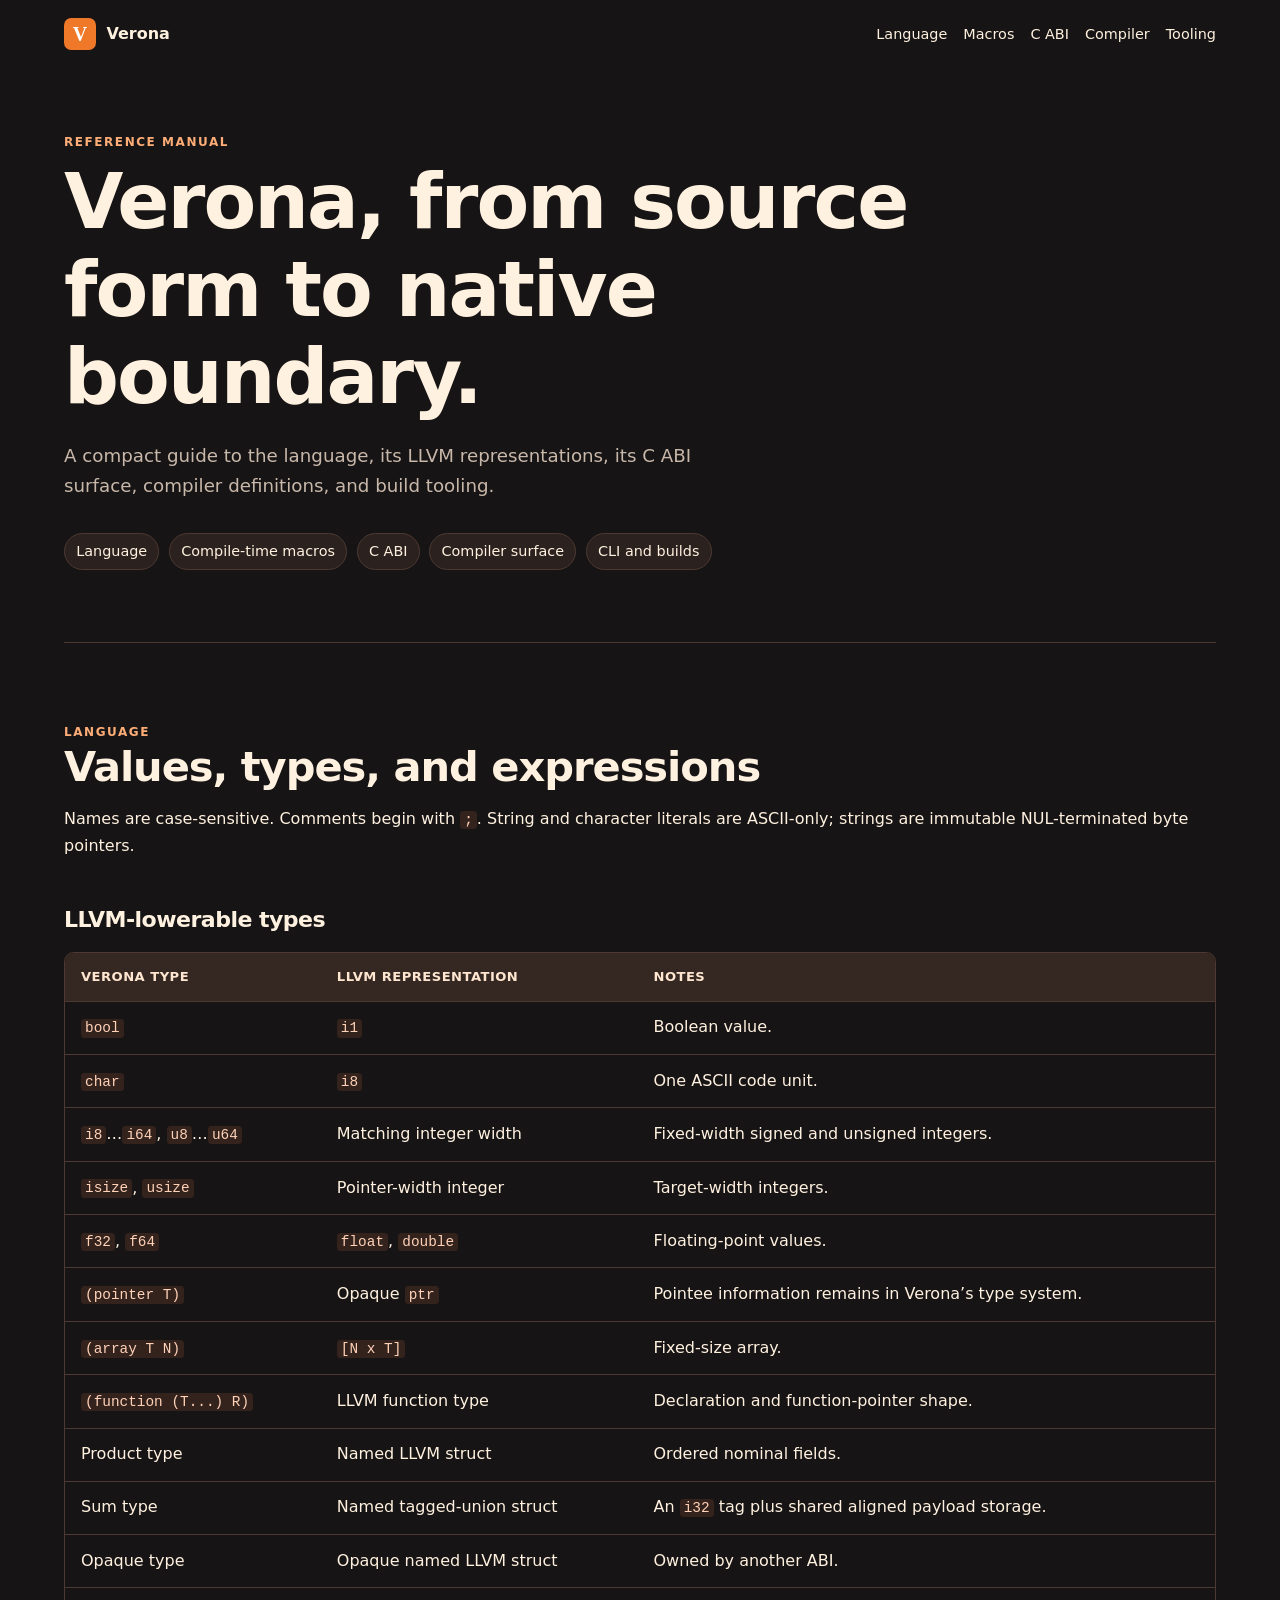
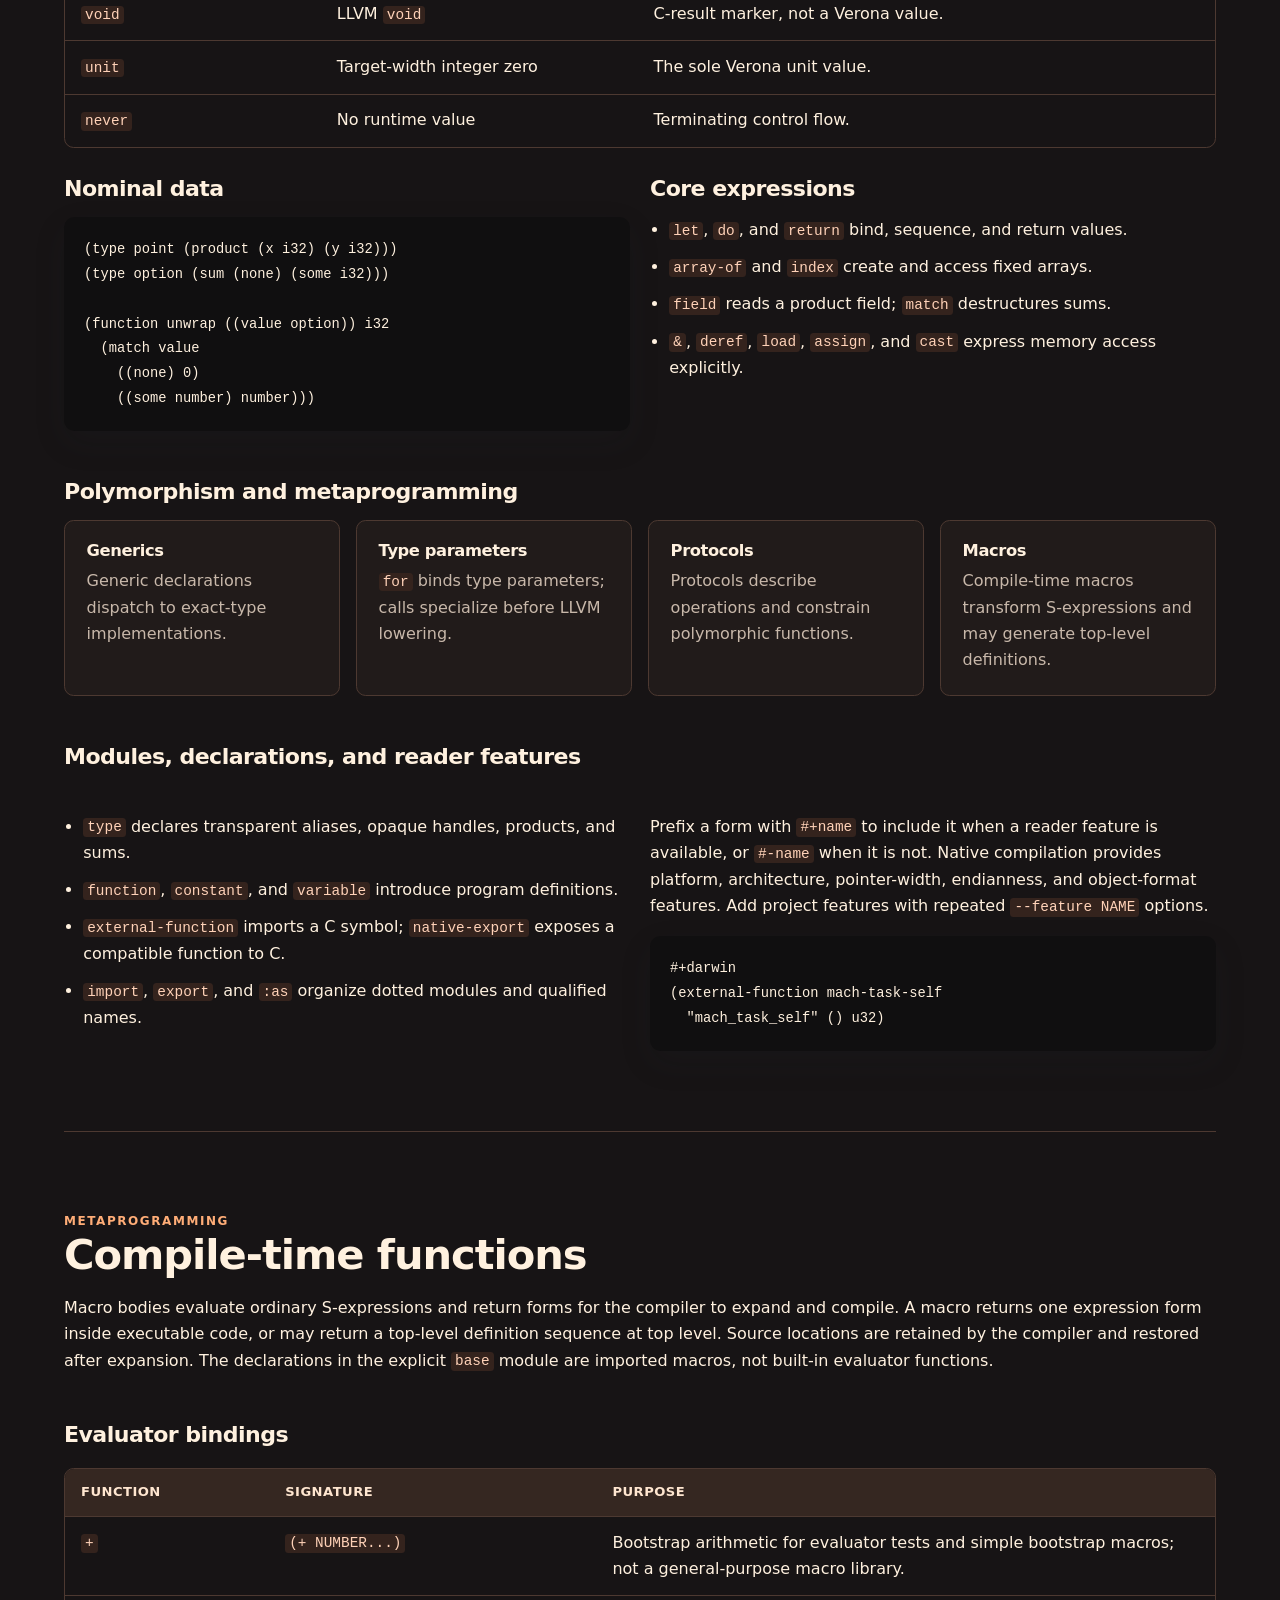
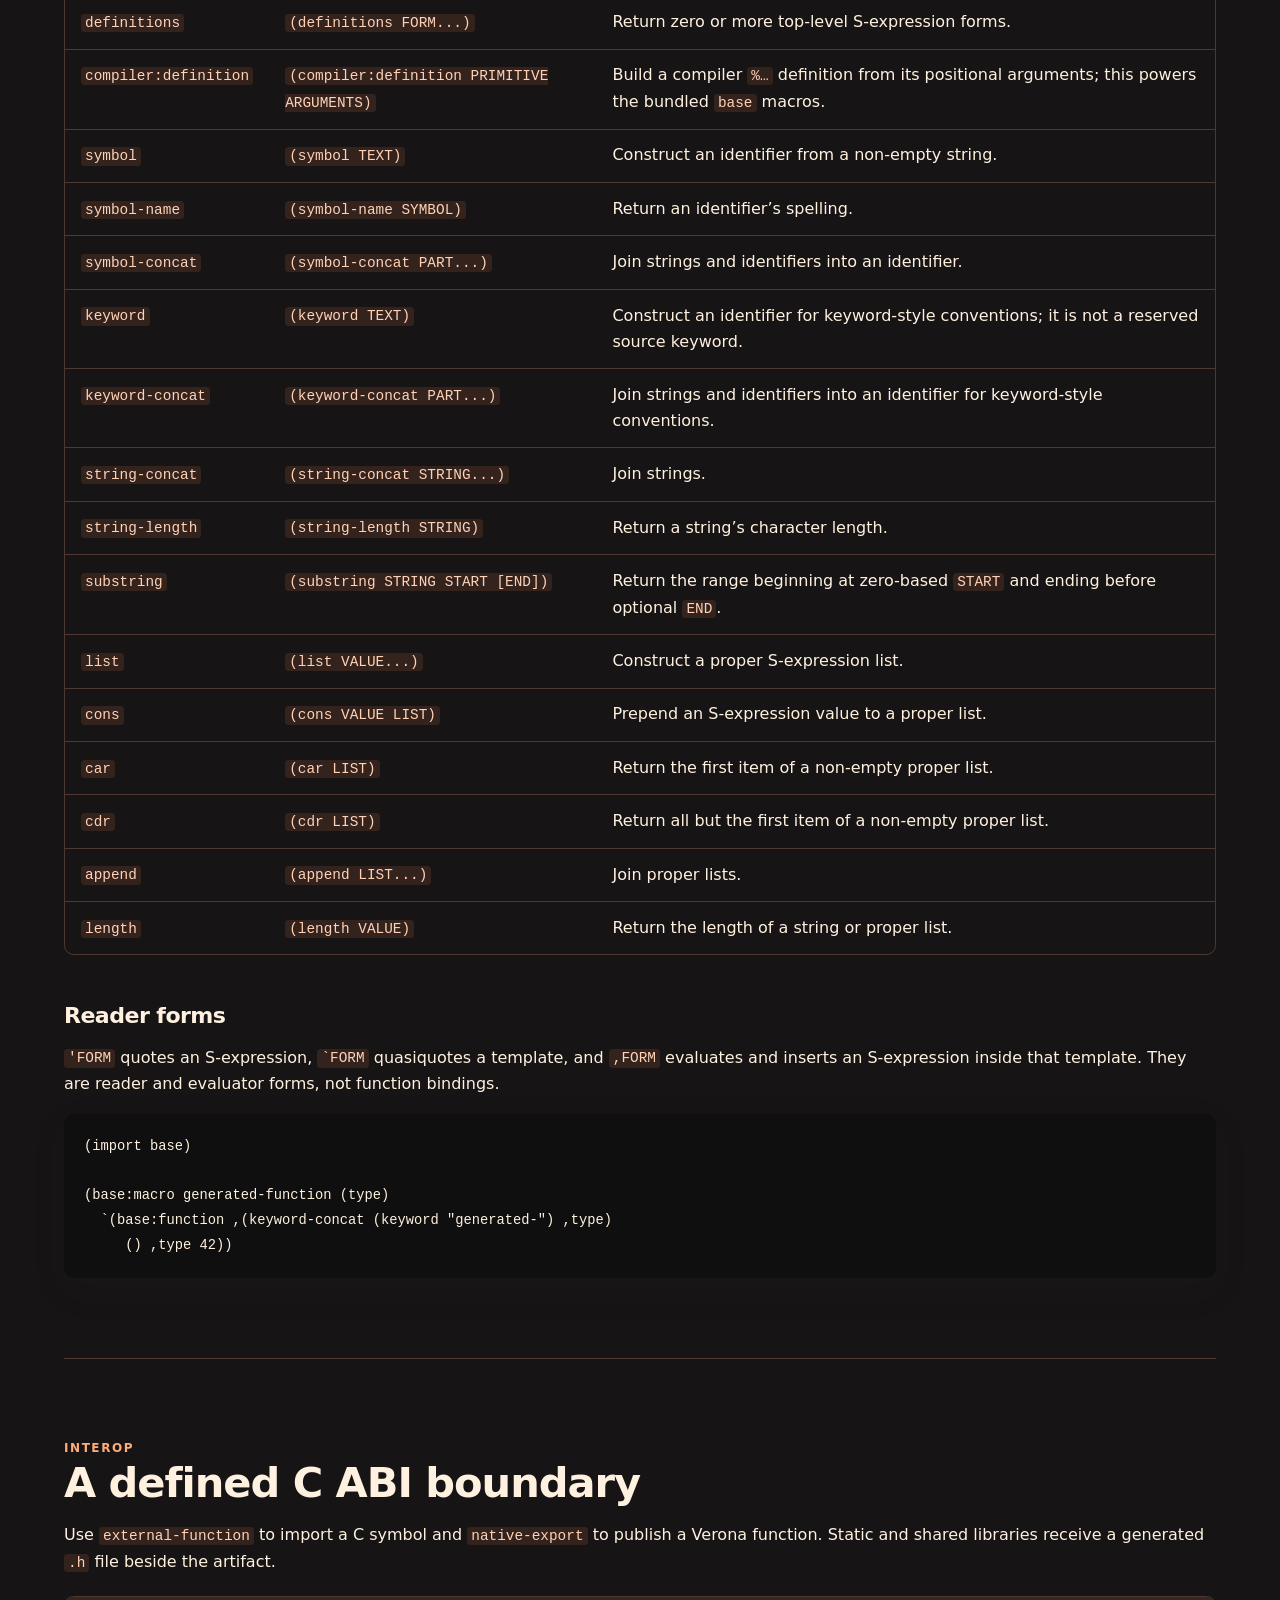
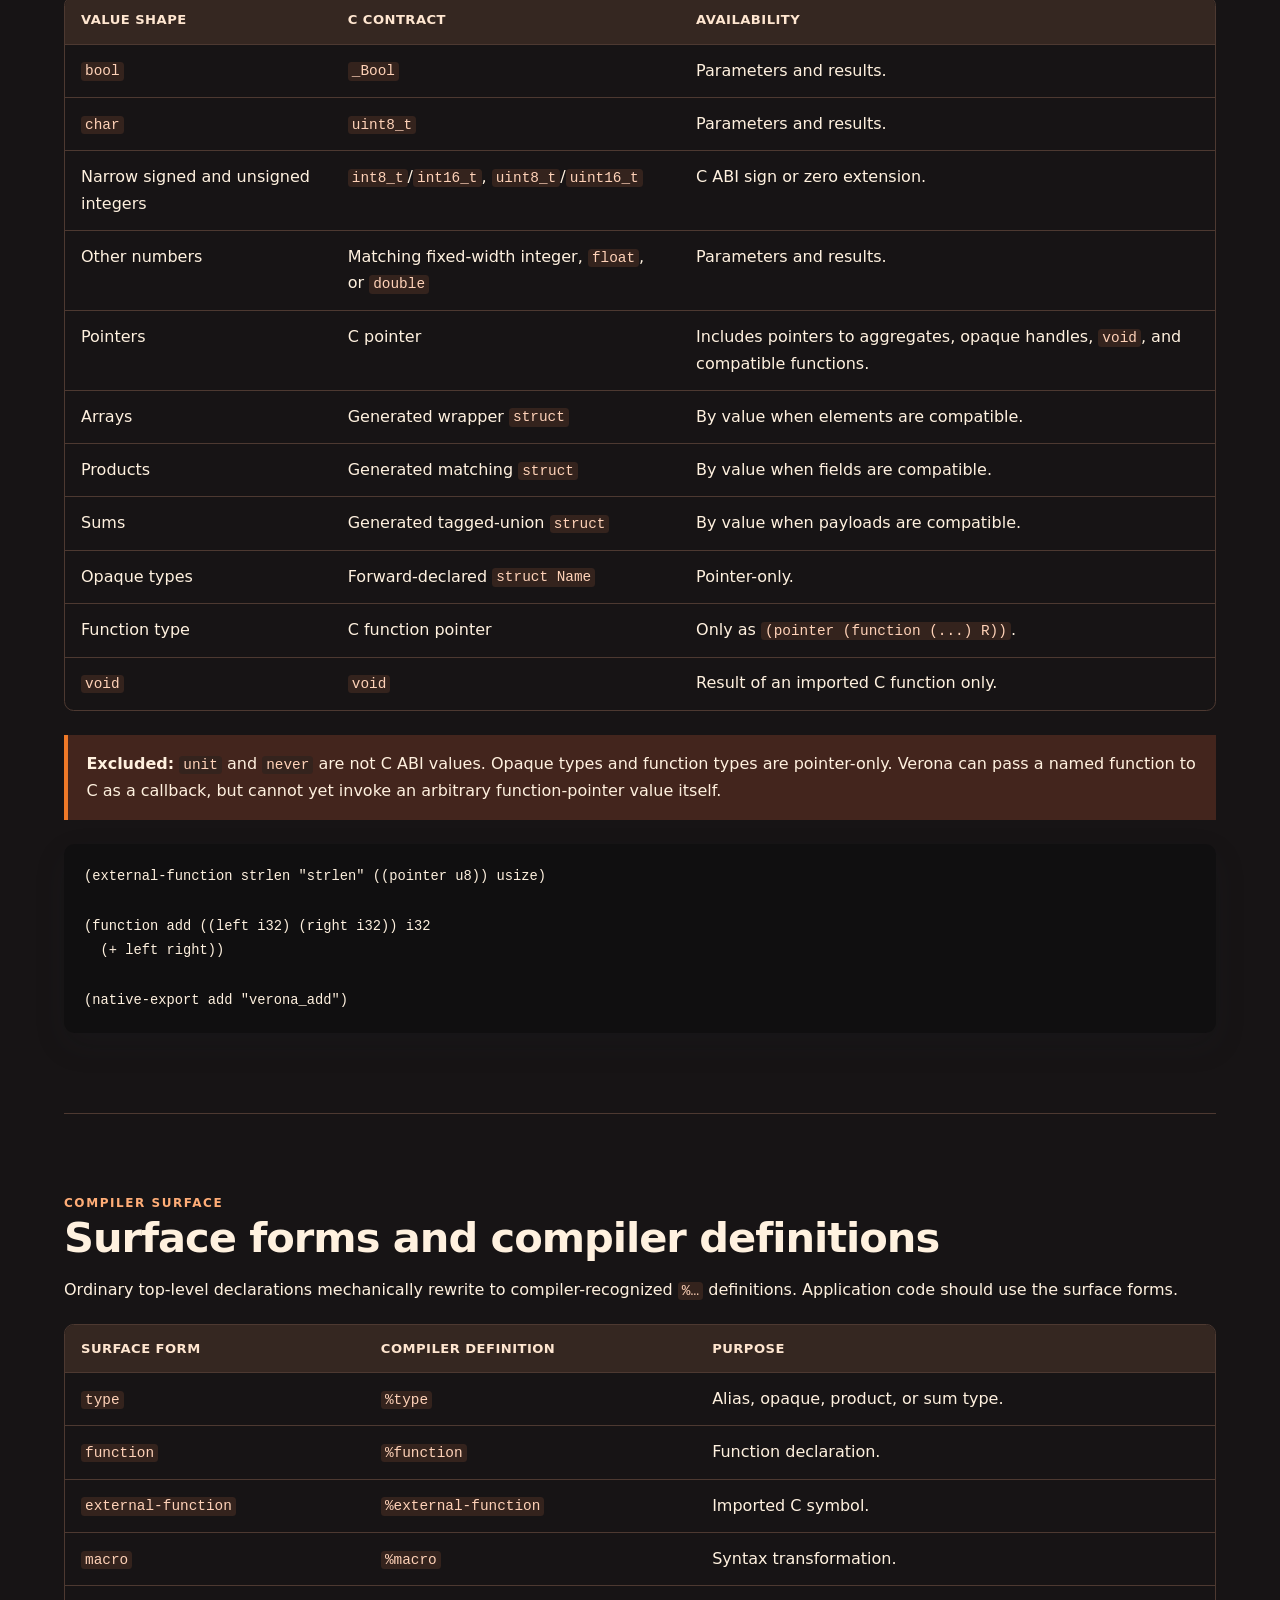
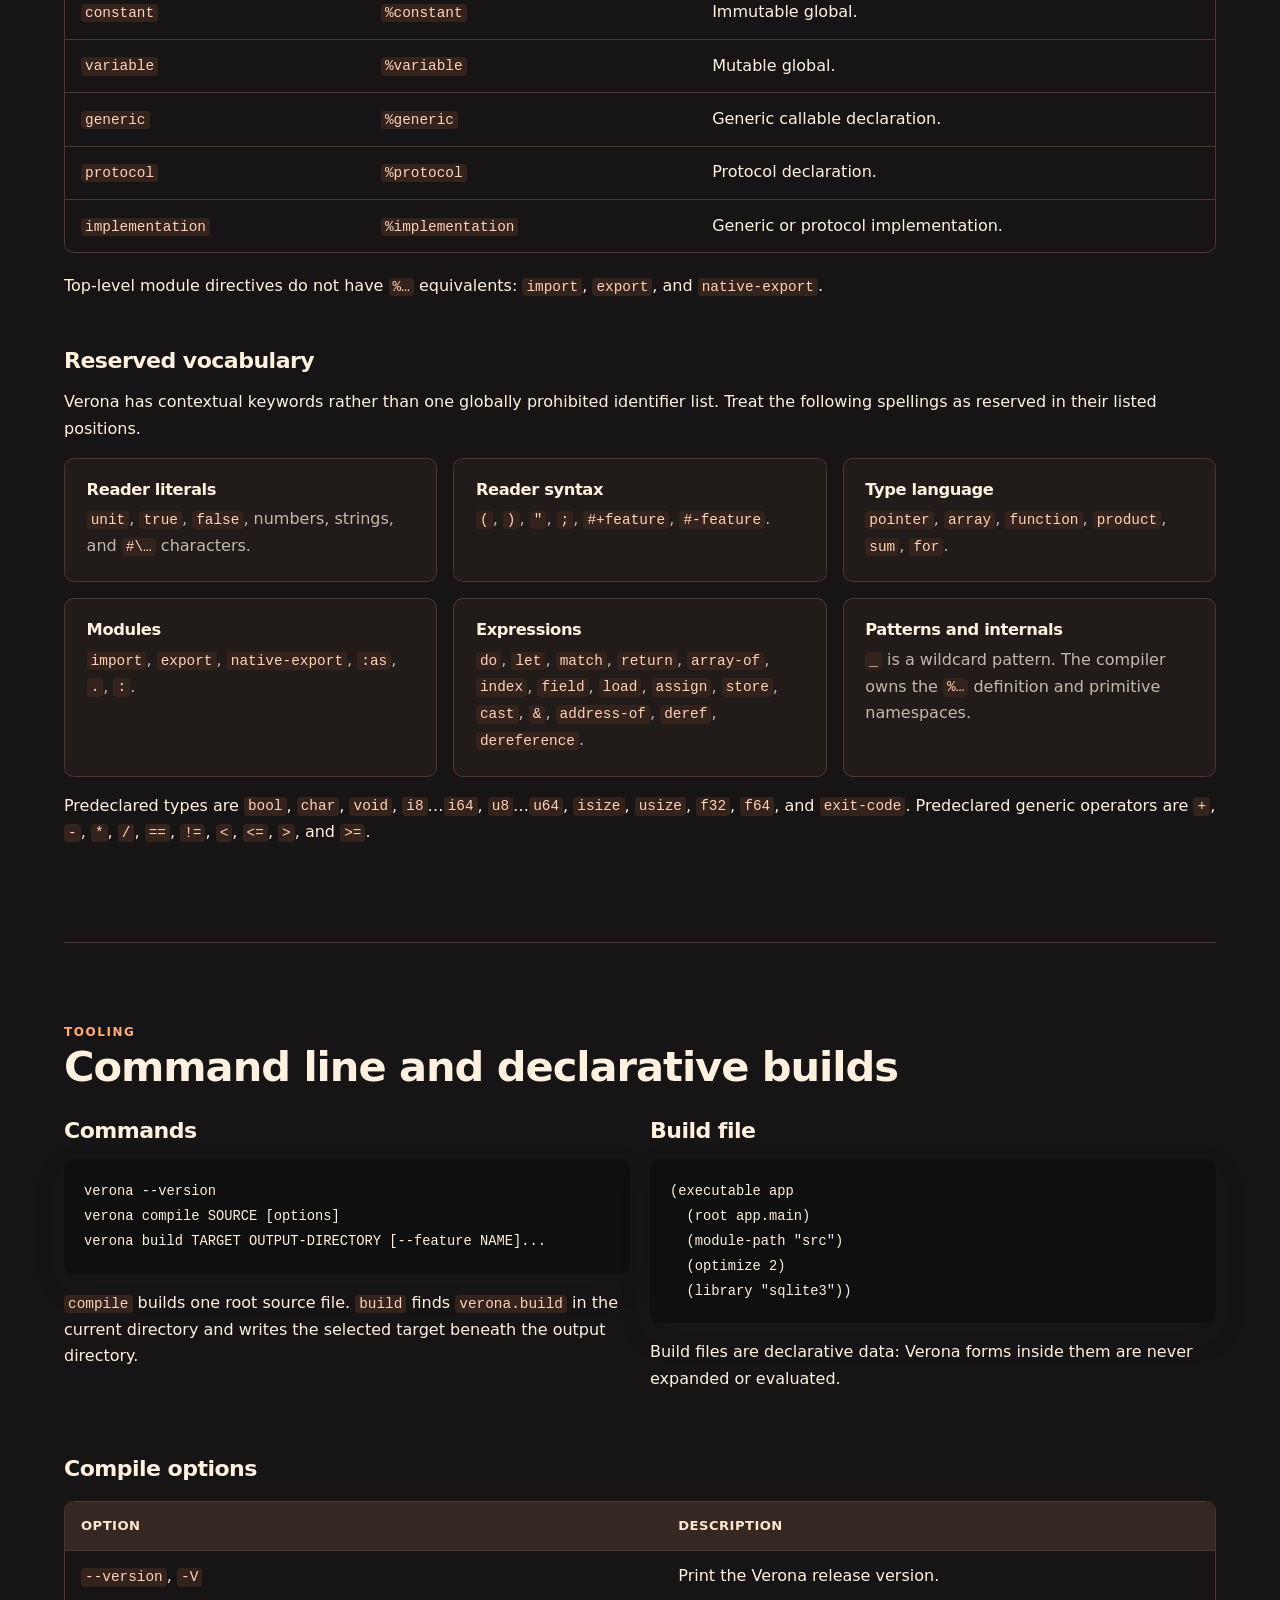
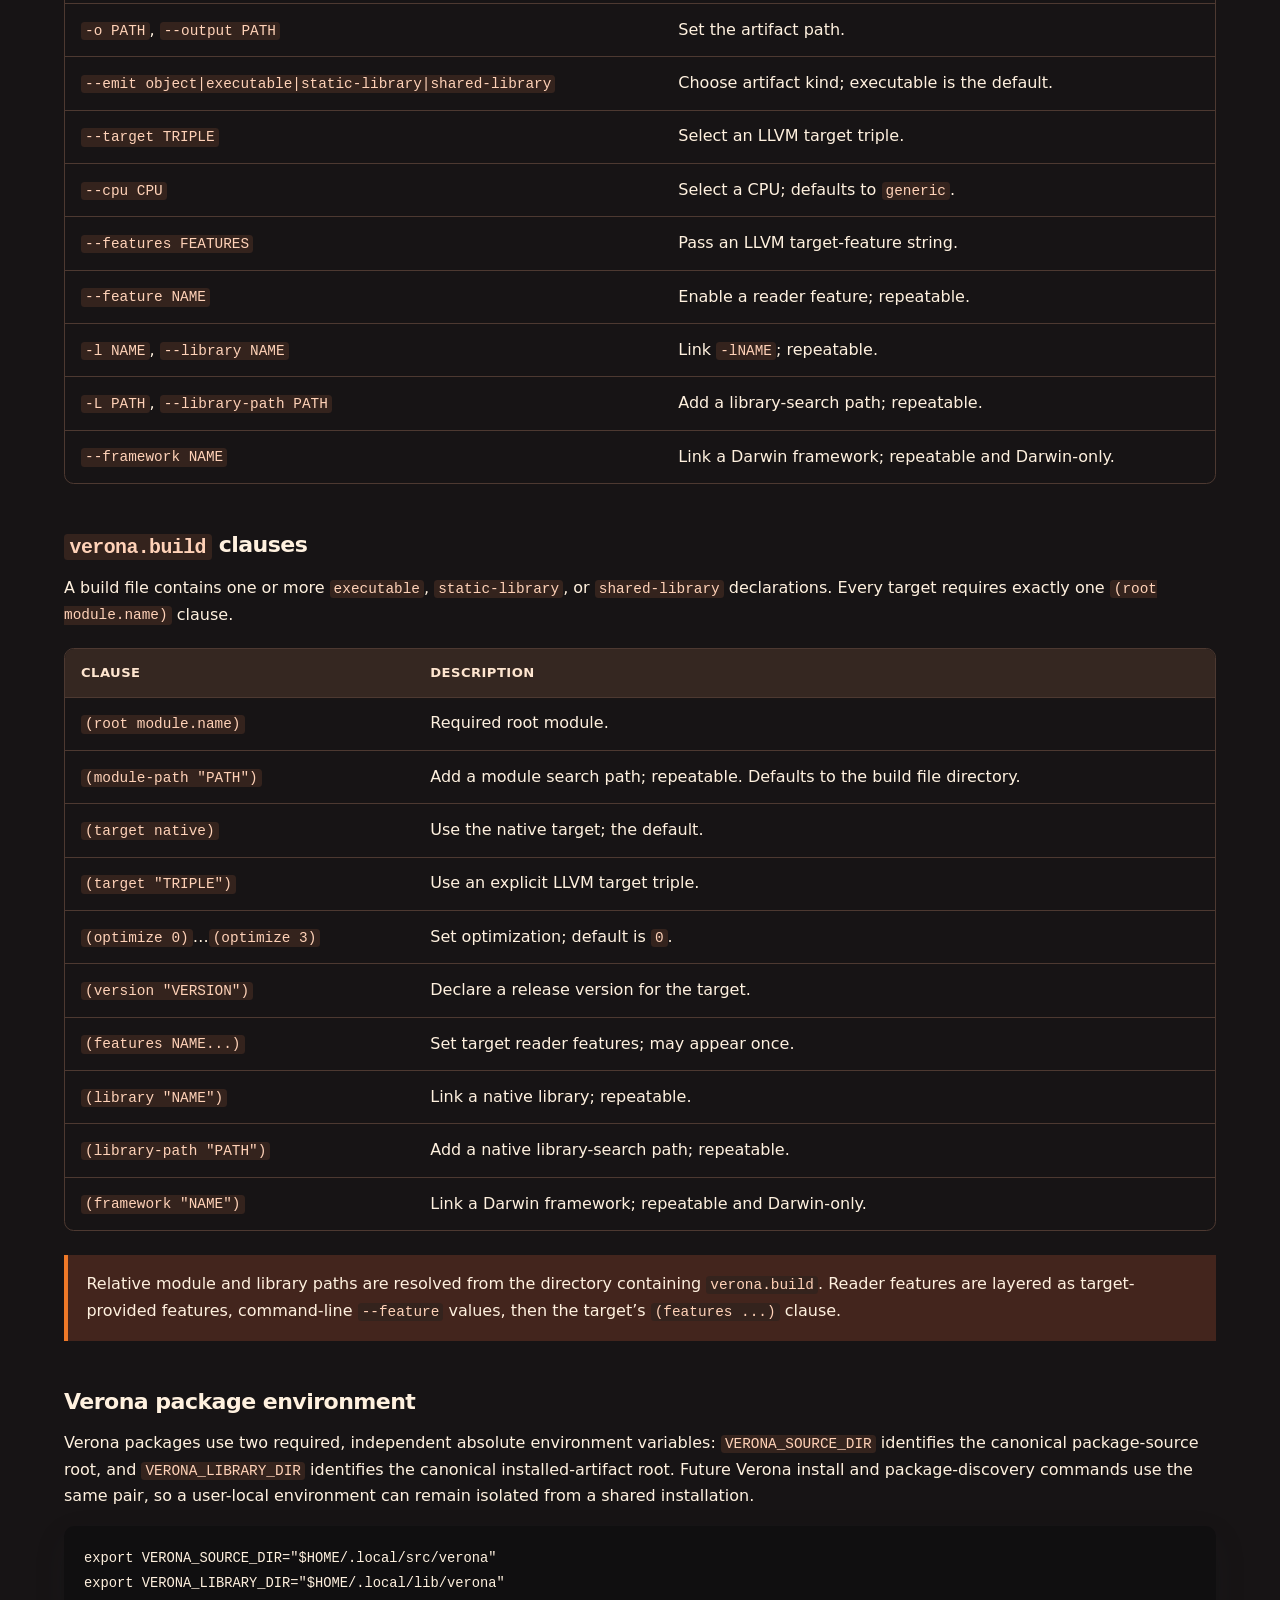
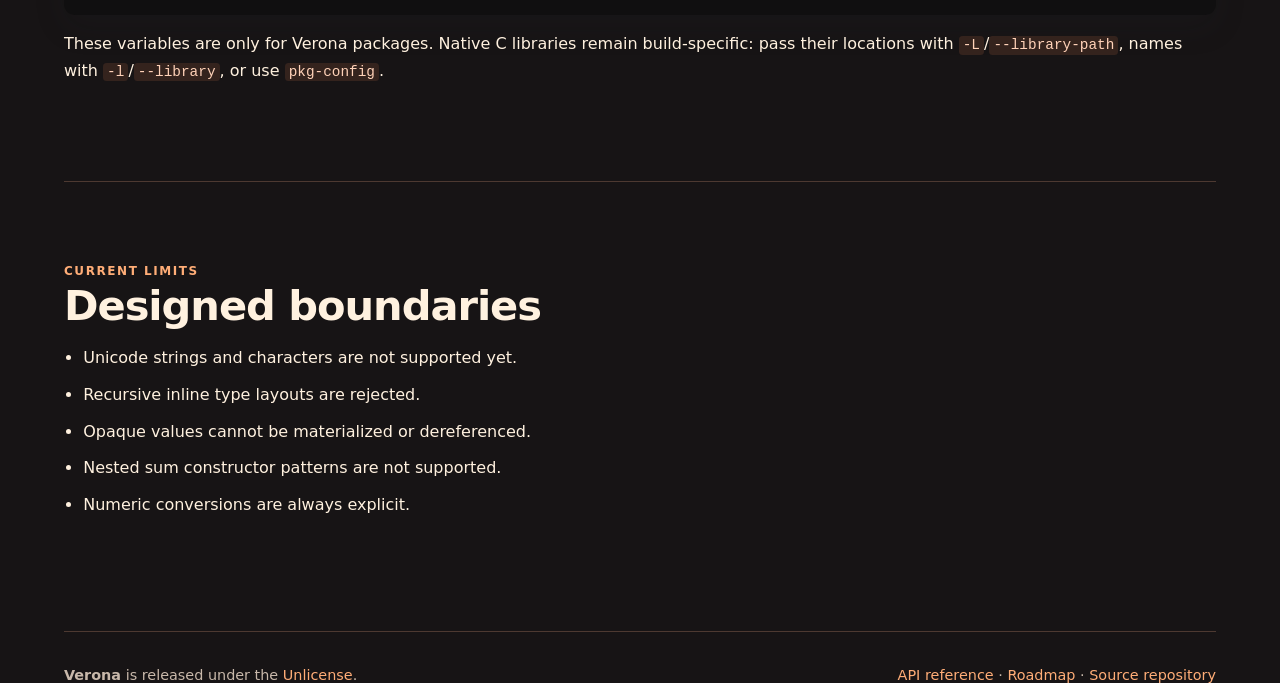
==== manual/index.html @ 8bc38a8a "Document Verona 0.1.0 release" ====
<!doctype html>
<html lang="en">
<head>
  <meta charset="utf-8">
  <meta name="viewport" content="width=device-width, initial-scale=1">
  <meta name="description" content="A concise language and compiler manual for Verona.">
  <title>Verona manual</title>
  <link rel="stylesheet" href="../styles.css">
</head>
<body>
  <a class="skip-link" href="#content">Skip to content</a>
  <header class="site-header">
    <a class="brand" href="../" aria-label="Verona home"><span class="brand-mark" aria-hidden="true">V</span><span>Verona</span></a>
    <nav aria-label="Primary navigation">
      <a href="#language">Language</a>
      <a href="#macros">Macros</a>
      <a href="#c-abi">C ABI</a>
      <a href="#compiler">Compiler</a>
      <a href="#tooling">Tooling</a>
    </nav>
  </header>

  <main id="content">
    <section class="manual-intro">
      <p class="eyebrow">Reference manual</p>
      <h1>Verona, from source form to native boundary.</h1>
      <p class="lede">A compact guide to the language, its LLVM representations, its C ABI surface, compiler definitions, and build tooling.</p>
      <nav class="toc" aria-label="Manual contents"><a href="#language">Language</a><a href="#macros">Compile-time macros</a><a href="#c-abi">C ABI</a><a href="#compiler">Compiler surface</a><a href="#tooling">CLI and builds</a></nav>
    </section>

    <section class="section" id="language">
      <p class="eyebrow">Language</p>
      <h2>Values, types, and expressions</h2>
      <p>Names are case-sensitive. Comments begin with <code>;</code>. String and character literals are ASCII-only; strings are immutable NUL-terminated byte pointers.</p>

      <h3>LLVM-lowerable types</h3>
      <div class="table-scroll"><table>
        <thead><tr><th>Verona type</th><th>LLVM representation</th><th>Notes</th></tr></thead>
        <tbody>
          <tr><td><code>bool</code></td><td><code>i1</code></td><td>Boolean value.</td></tr>
          <tr><td><code>char</code></td><td><code>i8</code></td><td>One ASCII code unit.</td></tr>
          <tr><td><code>i8</code>…<code>i64</code>, <code>u8</code>…<code>u64</code></td><td>Matching integer width</td><td>Fixed-width signed and unsigned integers.</td></tr>
          <tr><td><code>isize</code>, <code>usize</code></td><td>Pointer-width integer</td><td>Target-width integers.</td></tr>
          <tr><td><code>f32</code>, <code>f64</code></td><td><code>float</code>, <code>double</code></td><td>Floating-point values.</td></tr>
          <tr><td><code>(pointer T)</code></td><td>Opaque <code>ptr</code></td><td>Pointee information remains in Verona’s type system.</td></tr>
          <tr><td><code>(array T N)</code></td><td><code>[N x T]</code></td><td>Fixed-size array.</td></tr>
          <tr><td><code>(function (T...) R)</code></td><td>LLVM function type</td><td>Declaration and function-pointer shape.</td></tr>
          <tr><td>Product type</td><td>Named LLVM struct</td><td>Ordered nominal fields.</td></tr>
          <tr><td>Sum type</td><td>Named tagged-union struct</td><td>An <code>i32</code> tag plus shared aligned payload storage.</td></tr>
          <tr><td>Opaque type</td><td>Opaque named LLVM struct</td><td>Owned by another ABI.</td></tr>
          <tr><td><code>void</code></td><td>LLVM <code>void</code></td><td>C-result marker, not a Verona value.</td></tr>
          <tr><td><code>unit</code></td><td>Target-width integer zero</td><td>The sole Verona unit value.</td></tr>
          <tr><td><code>never</code></td><td>No runtime value</td><td>Terminating control flow.</td></tr>
        </tbody>
      </table></div>

      <div class="two-columns">
        <div><h3>Nominal data</h3><pre><code>(type point (product (x i32) (y i32)))
(type option (sum (none) (some i32)))

(function unwrap ((value option)) i32
  (match value
    ((none) 0)
    ((some number) number)))</code></pre></div>
        <div><h3>Core expressions</h3><ul class="compact-list"><li><code>let</code>, <code>do</code>, and <code>return</code> bind, sequence, and return values.</li><li><code>array-of</code> and <code>index</code> create and access fixed arrays.</li><li><code>field</code> reads a product field; <code>match</code> destructures sums.</li><li><code>&amp;</code>, <code>deref</code>, <code>load</code>, <code>assign</code>, and <code>cast</code> express memory access explicitly.</li></ul></div>
      </div>
      <h3>Polymorphism and metaprogramming</h3>
      <div class="feature-grid"><article><h4>Generics</h4><p>Generic declarations dispatch to exact-type implementations.</p></article><article><h4>Type parameters</h4><p><code>for</code> binds type parameters; calls specialize before LLVM lowering.</p></article><article><h4>Protocols</h4><p>Protocols describe operations and constrain polymorphic functions.</p></article><article><h4>Macros</h4><p>Compile-time macros transform S-expressions and may generate top-level definitions.</p></article></div>
      <h3>Modules, declarations, and reader features</h3>
      <div class="two-columns"><div><ul class="compact-list"><li><code>type</code> declares transparent aliases, opaque handles, products, and sums.</li><li><code>function</code>, <code>constant</code>, and <code>variable</code> introduce program definitions.</li><li><code>external-function</code> imports a C symbol; <code>native-export</code> exposes a compatible function to C.</li><li><code>import</code>, <code>export</code>, and <code>:as</code> organize dotted modules and qualified names.</li></ul></div><div><p>Prefix a form with <code>#+name</code> to include it when a reader feature is available, or <code>#-name</code> when it is not. Native compilation provides platform, architecture, pointer-width, endianness, and object-format features. Add project features with repeated <code>--feature NAME</code> options.</p><pre><code>#+darwin
(external-function mach-task-self
  "mach_task_self" () u32)</code></pre></div></div>
    </section>

    <section class="section" id="macros">
      <p class="eyebrow">Metaprogramming</p>
      <h2>Compile-time functions</h2>
      <p>Macro bodies evaluate ordinary S-expressions and return forms for the compiler to expand and compile. A macro returns one expression form inside executable code, or may return a top-level definition sequence at top level. Source locations are retained by the compiler and restored after expansion. The declarations in the explicit <code>base</code> module are imported macros, not built-in evaluator functions.</p>
      <h3>Evaluator bindings</h3>
      <div class="table-scroll"><table><thead><tr><th>Function</th><th>Signature</th><th>Purpose</th></tr></thead><tbody>
        <tr><td><code>+</code></td><td><code>(+ NUMBER...)</code></td><td>Bootstrap arithmetic for evaluator tests and simple bootstrap macros; not a general-purpose macro library.</td></tr>
        <tr><td><code>definitions</code></td><td><code>(definitions FORM...)</code></td><td>Return zero or more top-level S-expression forms.</td></tr>
        <tr><td><code>compiler:definition</code></td><td><code>(compiler:definition PRIMITIVE ARGUMENTS)</code></td><td>Build a compiler <code>%…</code> definition from its positional arguments; this powers the bundled <code>base</code> macros.</td></tr>
        <tr><td><code>symbol</code></td><td><code>(symbol TEXT)</code></td><td>Construct an identifier from a non-empty string.</td></tr>
        <tr><td><code>symbol-name</code></td><td><code>(symbol-name SYMBOL)</code></td><td>Return an identifier’s spelling.</td></tr>
        <tr><td><code>symbol-concat</code></td><td><code>(symbol-concat PART...)</code></td><td>Join strings and identifiers into an identifier.</td></tr>
        <tr><td><code>keyword</code></td><td><code>(keyword TEXT)</code></td><td>Construct an identifier for keyword-style conventions; it is not a reserved source keyword.</td></tr>
        <tr><td><code>keyword-concat</code></td><td><code>(keyword-concat PART...)</code></td><td>Join strings and identifiers into an identifier for keyword-style conventions.</td></tr>
        <tr><td><code>string-concat</code></td><td><code>(string-concat STRING...)</code></td><td>Join strings.</td></tr>
        <tr><td><code>string-length</code></td><td><code>(string-length STRING)</code></td><td>Return a string’s character length.</td></tr>
        <tr><td><code>substring</code></td><td><code>(substring STRING START [END])</code></td><td>Return the range beginning at zero-based <code>START</code> and ending before optional <code>END</code>.</td></tr>
        <tr><td><code>list</code></td><td><code>(list VALUE...)</code></td><td>Construct a proper S-expression list.</td></tr>
        <tr><td><code>cons</code></td><td><code>(cons VALUE LIST)</code></td><td>Prepend an S-expression value to a proper list.</td></tr>
        <tr><td><code>car</code></td><td><code>(car LIST)</code></td><td>Return the first item of a non-empty proper list.</td></tr>
        <tr><td><code>cdr</code></td><td><code>(cdr LIST)</code></td><td>Return all but the first item of a non-empty proper list.</td></tr>
        <tr><td><code>append</code></td><td><code>(append LIST...)</code></td><td>Join proper lists.</td></tr>
        <tr><td><code>length</code></td><td><code>(length VALUE)</code></td><td>Return the length of a string or proper list.</td></tr>
      </tbody></table></div>
      <h3>Reader forms</h3>
      <p><code>'FORM</code> quotes an S-expression, <code>`FORM</code> quasiquotes a template, and <code>,FORM</code> evaluates and inserts an S-expression inside that template. They are reader and evaluator forms, not function bindings.</p>
      <pre><code>(import base)

(base:macro generated-function (type)
  `(base:function ,(keyword-concat (keyword "generated-") ,type)
     () ,type 42))</code></pre>
    </section>

    <section class="section" id="c-abi">
      <p class="eyebrow">Interop</p>
      <h2>A defined C ABI boundary</h2>
      <p>Use <code>external-function</code> to import a C symbol and <code>native-export</code> to publish a Verona function. Static and shared libraries receive a generated <code>.h</code> file beside the artifact.</p>
      <div class="table-scroll"><table>
        <thead><tr><th>Value shape</th><th>C contract</th><th>Availability</th></tr></thead>
        <tbody>
          <tr><td><code>bool</code></td><td><code>_Bool</code></td><td>Parameters and results.</td></tr>
          <tr><td><code>char</code></td><td><code>uint8_t</code></td><td>Parameters and results.</td></tr>
          <tr><td>Narrow signed and unsigned integers</td><td><code>int8_t</code>/<code>int16_t</code>, <code>uint8_t</code>/<code>uint16_t</code></td><td>C ABI sign or zero extension.</td></tr>
          <tr><td>Other numbers</td><td>Matching fixed-width integer, <code>float</code>, or <code>double</code></td><td>Parameters and results.</td></tr>
          <tr><td>Pointers</td><td>C pointer</td><td>Includes pointers to aggregates, opaque handles, <code>void</code>, and compatible functions.</td></tr>
          <tr><td>Arrays</td><td>Generated wrapper <code>struct</code></td><td>By value when elements are compatible.</td></tr>
          <tr><td>Products</td><td>Generated matching <code>struct</code></td><td>By value when fields are compatible.</td></tr>
          <tr><td>Sums</td><td>Generated tagged-union <code>struct</code></td><td>By value when payloads are compatible.</td></tr>
          <tr><td>Opaque types</td><td>Forward-declared <code>struct Name</code></td><td>Pointer-only.</td></tr>
          <tr><td>Function type</td><td>C function pointer</td><td>Only as <code>(pointer (function (...) R))</code>.</td></tr>
          <tr><td><code>void</code></td><td><code>void</code></td><td>Result of an imported C function only.</td></tr>
        </tbody>
      </table></div>
      <aside class="note"><strong>Excluded:</strong> <code>unit</code> and <code>never</code> are not C ABI values. Opaque types and function types are pointer-only. Verona can pass a named function to C as a callback, but cannot yet invoke an arbitrary function-pointer value itself.</aside>
      <pre><code>(external-function strlen "strlen" ((pointer u8)) usize)

(function add ((left i32) (right i32)) i32
  (+ left right))

(native-export add "verona_add")</code></pre>
    </section>

    <section class="section" id="compiler">
      <p class="eyebrow">Compiler surface</p>
      <h2>Surface forms and compiler definitions</h2>
      <p>Ordinary top-level declarations mechanically rewrite to compiler-recognized <code>%…</code> definitions. Application code should use the surface forms.</p>
      <div class="table-scroll"><table><thead><tr><th>Surface form</th><th>Compiler definition</th><th>Purpose</th></tr></thead><tbody>
        <tr><td><code>type</code></td><td><code>%type</code></td><td>Alias, opaque, product, or sum type.</td></tr><tr><td><code>function</code></td><td><code>%function</code></td><td>Function declaration.</td></tr><tr><td><code>external-function</code></td><td><code>%external-function</code></td><td>Imported C symbol.</td></tr><tr><td><code>macro</code></td><td><code>%macro</code></td><td>Syntax transformation.</td></tr><tr><td><code>constant</code></td><td><code>%constant</code></td><td>Immutable global.</td></tr><tr><td><code>variable</code></td><td><code>%variable</code></td><td>Mutable global.</td></tr><tr><td><code>generic</code></td><td><code>%generic</code></td><td>Generic callable declaration.</td></tr><tr><td><code>protocol</code></td><td><code>%protocol</code></td><td>Protocol declaration.</td></tr><tr><td><code>implementation</code></td><td><code>%implementation</code></td><td>Generic or protocol implementation.</td></tr>
      </tbody></table></div>
      <p>Top-level module directives do not have <code>%…</code> equivalents: <code>import</code>, <code>export</code>, and <code>native-export</code>.</p>
      <h3>Reserved vocabulary</h3>
      <p>Verona has contextual keywords rather than one globally prohibited identifier list. Treat the following spellings as reserved in their listed positions.</p>
      <div class="reserved-grid"><article><h4>Reader literals</h4><p><code>unit</code>, <code>true</code>, <code>false</code>, numbers, strings, and <code>#\…</code> characters.</p></article><article><h4>Reader syntax</h4><p><code>(</code>, <code>)</code>, <code>"</code>, <code>;</code>, <code>#+feature</code>, <code>#-feature</code>.</p></article><article><h4>Type language</h4><p><code>pointer</code>, <code>array</code>, <code>function</code>, <code>product</code>, <code>sum</code>, <code>for</code>.</p></article><article><h4>Modules</h4><p><code>import</code>, <code>export</code>, <code>native-export</code>, <code>:as</code>, <code>.</code>, <code>:</code>.</p></article><article><h4>Expressions</h4><p><code>do</code>, <code>let</code>, <code>match</code>, <code>return</code>, <code>array-of</code>, <code>index</code>, <code>field</code>, <code>load</code>, <code>assign</code>, <code>store</code>, <code>cast</code>, <code>&amp;</code>, <code>address-of</code>, <code>deref</code>, <code>dereference</code>.</p></article><article><h4>Patterns and internals</h4><p><code>_</code> is a wildcard pattern. The compiler owns the <code>%…</code> definition and primitive namespaces.</p></article></div>
      <p>Predeclared types are <code>bool</code>, <code>char</code>, <code>void</code>, <code>i8</code>…<code>i64</code>, <code>u8</code>…<code>u64</code>, <code>isize</code>, <code>usize</code>, <code>f32</code>, <code>f64</code>, and <code>exit-code</code>. Predeclared generic operators are <code>+</code>, <code>-</code>, <code>*</code>, <code>/</code>, <code>==</code>, <code>!=</code>, <code>&lt;</code>, <code>&lt;=</code>, <code>&gt;</code>, and <code>&gt;=</code>.</p>
    </section>

    <section class="section" id="tooling">
      <p class="eyebrow">Tooling</p>
      <h2>Command line and declarative builds</h2>
      <div class="two-columns"><div><h3>Commands</h3><pre><code>verona --version
verona compile SOURCE [options]
verona build TARGET OUTPUT-DIRECTORY [--feature NAME]...</code></pre><p><code>compile</code> builds one root source file. <code>build</code> finds <code>verona.build</code> in the current directory and writes the selected target beneath the output directory.</p></div><div><h3>Build file</h3><pre><code>(executable app
  (root app.main)
  (module-path "src")
  (optimize 2)
  (library "sqlite3"))</code></pre><p>Build files are declarative data: Verona forms inside them are never expanded or evaluated.</p></div></div>
      <h3>Compile options</h3>
      <div class="table-scroll"><table><thead><tr><th>Option</th><th>Description</th></tr></thead><tbody>
        <tr><td><code>--version</code>, <code>-V</code></td><td>Print the Verona release version.</td></tr><tr><td><code>-o PATH</code>, <code>--output PATH</code></td><td>Set the artifact path.</td></tr><tr><td><code>--emit object|executable|static-library|shared-library</code></td><td>Choose artifact kind; executable is the default.</td></tr><tr><td><code>--target TRIPLE</code></td><td>Select an LLVM target triple.</td></tr><tr><td><code>--cpu CPU</code></td><td>Select a CPU; defaults to <code>generic</code>.</td></tr><tr><td><code>--features FEATURES</code></td><td>Pass an LLVM target-feature string.</td></tr><tr><td><code>--feature NAME</code></td><td>Enable a reader feature; repeatable.</td></tr><tr><td><code>-l NAME</code>, <code>--library NAME</code></td><td>Link <code>-lNAME</code>; repeatable.</td></tr><tr><td><code>-L PATH</code>, <code>--library-path PATH</code></td><td>Add a library-search path; repeatable.</td></tr><tr><td><code>--framework NAME</code></td><td>Link a Darwin framework; repeatable and Darwin-only.</td></tr>
      </tbody></table></div>
      <h3><code>verona.build</code> clauses</h3>
      <p>A build file contains one or more <code>executable</code>, <code>static-library</code>, or <code>shared-library</code> declarations. Every target requires exactly one <code>(root module.name)</code> clause.</p>
      <div class="table-scroll"><table><thead><tr><th>Clause</th><th>Description</th></tr></thead><tbody>
        <tr><td><code>(root module.name)</code></td><td>Required root module.</td></tr><tr><td><code>(module-path "PATH")</code></td><td>Add a module search path; repeatable. Defaults to the build file directory.</td></tr><tr><td><code>(target native)</code></td><td>Use the native target; the default.</td></tr><tr><td><code>(target "TRIPLE")</code></td><td>Use an explicit LLVM target triple.</td></tr><tr><td><code>(optimize 0)</code>…<code>(optimize 3)</code></td><td>Set optimization; default is <code>0</code>.</td></tr><tr><td><code>(version "VERSION")</code></td><td>Declare a release version for the target.</td></tr><tr><td><code>(features NAME...)</code></td><td>Set target reader features; may appear once.</td></tr><tr><td><code>(library "NAME")</code></td><td>Link a native library; repeatable.</td></tr><tr><td><code>(library-path "PATH")</code></td><td>Add a native library-search path; repeatable.</td></tr><tr><td><code>(framework "NAME")</code></td><td>Link a Darwin framework; repeatable and Darwin-only.</td></tr>
      </tbody></table></div>
      <aside class="note">Relative module and library paths are resolved from the directory containing <code>verona.build</code>. Reader features are layered as target-provided features, command-line <code>--feature</code> values, then the target’s <code>(features ...)</code> clause.</aside>
      <h3>Verona package environment</h3>
      <p>Verona packages use two required, independent absolute environment variables: <code>VERONA_SOURCE_DIR</code> identifies the canonical package-source root, and <code>VERONA_LIBRARY_DIR</code> identifies the canonical installed-artifact root. Future Verona install and package-discovery commands use the same pair, so a user-local environment can remain isolated from a shared installation.</p>
      <pre><code>export VERONA_SOURCE_DIR="$HOME/.local/src/verona"
export VERONA_LIBRARY_DIR="$HOME/.local/lib/verona"</code></pre>
      <p>These variables are only for Verona packages. Native C libraries remain build-specific: pass their locations with <code>-L</code>/<code>--library-path</code>, names with <code>-l</code>/<code>--library</code>, or use <code>pkg-config</code>.</p>
    </section>

    <section class="section limits"><p class="eyebrow">Current limits</p><h2>Designed boundaries</h2><ul class="compact-list"><li>Unicode strings and characters are not supported yet.</li><li>Recursive inline type layouts are rejected.</li><li>Opaque values cannot be materialized or dereferenced.</li><li>Nested sum constructor patterns are not supported.</li><li>Numeric conversions are always explicit.</li></ul></section>
  </main>
  <footer><p><strong>Verona</strong> is released under the <a href="https://github.com/diasbruno/verona/blob/development/license">Unlicense</a>.</p><p><a href="https://github.com/diasbruno/verona/blob/development/docs/API.md">API reference</a> · <a href="https://github.com/diasbruno/verona/blob/development/docs/ROADMAP.md">Roadmap</a> · <a href="https://github.com/diasbruno/verona">Source repository</a></p></footer>
</body>
</html>
---- styles.css ----
:root { --paper: #171415; --ink: #fff1df; --muted: #c8b8aa; --line: #4d3931; --accent: #ef7928; --accent-dark: #ffad77; --accent-soft: #43251d; --code: #100f10; --code-ink: #fff1df; --leaf: #a7bd73; --panel: #211b1a; --panel-raised: #2b211e; --max-width: 72rem; }
* { box-sizing: border-box; }
html { scroll-behavior: smooth; }
body { margin: 0; color: var(--ink); background: var(--paper); font-family: ui-sans-serif, system-ui, -apple-system, BlinkMacSystemFont, "Segoe UI", sans-serif; font-size: 1rem; line-height: 1.65; }
a { color: var(--accent-dark); text-underline-offset: .18em; } a:hover { color: var(--accent); }
code { padding: .08em .28em; border-radius: .22rem; background: #34231d; color: #ffd2b8; font-family: ui-monospace, SFMono-Regular, Menlo, Consolas, monospace; font-size: .9em; }
pre { margin: 0; padding: 1.25rem; overflow-x: auto; border-radius: .65rem; background: var(--code); color: var(--code-ink); box-shadow: 0 .75rem 2rem rgb(30 41 48 / 12%); line-height: 1.55; } pre code { padding: 0; background: transparent; color: inherit; font-size: .86rem; }
h1, h2, h3, h4 { line-height: 1.14; letter-spacing: -.025em; } h1 { max-width: 18ch; margin: .35rem 0 1.25rem; font-size: clamp(2.45rem, 6vw, 5rem); } h2 { margin: 0; font-size: clamp(1.75rem, 3.5vw, 2.6rem); } h3 { margin: 3rem 0 1rem; font-size: 1.38rem; } h4 { margin: 0 0 .45rem; font-size: 1.02rem; }
.skip-link { position: absolute; top: -4rem; left: 1rem; z-index: 3; padding: .65rem 1rem; border-radius: .3rem; background: var(--ink); color: white; } .skip-link:focus { top: 1rem; }
.site-header { display: flex; align-items: center; justify-content: space-between; width: min(calc(100% - 2.5rem), var(--max-width)); margin: 0 auto; padding: 1.15rem 0; }
.brand { display: inline-flex; align-items: center; gap: .65rem; color: var(--ink); font-weight: 800; text-decoration: none; } .brand:hover { color: var(--ink); } .brand-mark { display: grid; width: 2rem; height: 2rem; place-items: center; border-radius: .45rem; background: var(--accent); color: white; font-family: Georgia, serif; font-size: 1.25rem; }
nav { display: flex; flex-wrap: wrap; gap: 1rem; font-size: .9rem; } nav a { color: var(--ink); text-decoration: none; } nav a:hover { color: var(--accent); }
main { width: min(calc(100% - 2.5rem), var(--max-width)); margin: 0 auto; }.landing-hero { display: grid; grid-template-columns: 1.25fr .85fr; gap: clamp(2rem, 7vw, 6rem); align-items: center; min-height: 33rem; padding: 5rem 0 6rem; }.hero-visual { position: relative; display: grid; place-items: end center; min-height: 30rem; isolation: isolate; }.hero-visual::before { content: ""; position: absolute; z-index: -2; top: 2rem; left: 50%; width: min(29rem, 100%); aspect-ratio: 1; border-radius: 50%; background: linear-gradient(145deg, var(--accent), #6f2513); transform: translateX(-50%); }.hero-visual img { position: relative; z-index: 1; display: block; width: min(100%, 25rem); max-height: 30rem; object-fit: contain; object-position: bottom; filter: drop-shadow(1rem 1.2rem 0 rgb(13 12 13 / 70%)); }.manual-intro { padding: 4rem 0 4.5rem; }.lede { max-width: 58ch; color: var(--muted); font-size: 1.14rem; }.eyebrow { margin: 0; color: var(--accent-dark); font-size: .75rem; font-weight: 800; letter-spacing: .13em; text-transform: uppercase; }.actions { display: flex; flex-wrap: wrap; gap: .75rem; margin-top: 1.8rem; }.button { display: inline-block; padding: .62rem 1rem; border: 1px solid var(--accent); border-radius: .35rem; background: var(--accent); color: #171415; font-weight: 800; text-decoration: none; }.button:hover { background: var(--accent-dark); color: #171415; }.button-secondary { background: transparent; color: var(--accent-dark); }.button-secondary:hover { background: var(--accent-soft); color: var(--accent-dark); }
.overview, .feature-grid, .reserved-grid, .resource-grid { display: grid; grid-template-columns: repeat(3, 1fr); gap: 1rem; }.resource-grid { grid-template-columns: repeat(2, minmax(0, 1fr)); }.overview { margin: 0 0 6rem; }.overview article, .feature-grid article, .reserved-grid article, .resource-grid a { padding: 1.35rem; border: 1px solid var(--line); border-radius: .6rem; background: var(--panel); }.overview h2 { padding-bottom: .65rem; }.overview p, .feature-grid p, .reserved-grid p { margin: 0; color: var(--muted); }.resource-grid a, .start-links a { display: grid; gap: .25rem; text-decoration: none; }.resource-grid span, .start-links span { color: var(--muted); }.section { padding: 5rem 0; border-top: 1px solid var(--line); }.start-grid { display: grid; grid-template-columns: 1fr 1fr; gap: 4rem; align-items: center; }.start-grid h2 { margin-top: .5rem; }.resources h2 { margin-top: .5rem; padding-bottom: 1.5rem; }.start-links { display: grid; gap: .75rem; }.start-links a { padding: 1rem 1.15rem; border-left: .25rem solid var(--accent); background: var(--panel-raised); }.flow { display: flex; flex-wrap: wrap; align-items: center; gap: .55rem; color: var(--muted); font-weight: 650; }.flow span { padding: .35rem .7rem; border: 1px solid var(--line); border-radius: 999px; background: var(--panel-raised); }.flow b { color: var(--accent); }.toc { gap: .6rem; margin-top: 2rem; }.toc a { padding: .35rem .7rem; border: 1px solid var(--line); border-radius: 999px; background: var(--panel-raised); }.two-columns { display: grid; grid-template-columns: repeat(2, minmax(0, 1fr)); gap: 1.25rem; margin-top: 1.75rem; }.two-columns h3 { margin-top: 0; }.compact-list { padding-left: 1.2rem; }.compact-list li + li { margin-top: .65rem; }.table-scroll { overflow-x: auto; margin: 1.25rem 0; border: 1px solid var(--line); border-radius: .6rem; }table { width: 100%; border-collapse: collapse; min-width: 43rem; }th, td { padding: .8rem 1rem; border-bottom: 1px solid var(--line); text-align: left; vertical-align: top; }th { background: #352721; color: #ffe6d0; font-size: .82rem; letter-spacing: .035em; text-transform: uppercase; }tr:last-child td { border-bottom: 0; }.feature-grid { grid-template-columns: repeat(4, 1fr); }.reserved-grid { grid-template-columns: repeat(3, 1fr); }.note { margin: 1.5rem 0; padding: 1rem 1.15rem; border-left: .3rem solid var(--accent); background: var(--accent-soft); }.limits { padding-bottom: 6rem; }footer { display: flex; justify-content: space-between; gap: 1.5rem; width: min(calc(100% - 2.5rem), var(--max-width)); margin: 0 auto; padding: 2rem 0; border-top: 1px solid var(--line); color: var(--muted); font-size: .9rem; }footer p { margin: 0; }
@media (max-width: 760px) { .site-header { align-items: flex-start; gap: 1rem; } nav { justify-content: flex-end; gap: .45rem .85rem; }.landing-hero, .start-grid { grid-template-columns: 1fr; min-height: 0; gap: 2rem; }.landing-hero { padding: 3.25rem 0 4rem; }.hero-visual { min-height: 24rem; max-width: 27rem; }.hero-visual::before { top: 1rem; }.hero-visual img { max-height: 24rem; }.overview, .feature-grid, .reserved-grid, .resource-grid, .two-columns { grid-template-columns: 1fr; }.overview { margin-bottom: 4rem; }.section { padding: 3.75rem 0; }footer { display: block; }footer p + p { margin-top: .75rem; }}
@media (max-width: 450px) { .site-header, main, footer { width: min(calc(100% - 1.5rem), var(--max-width)); }.brand { font-size: .95rem; }nav { font-size: .78rem; }}
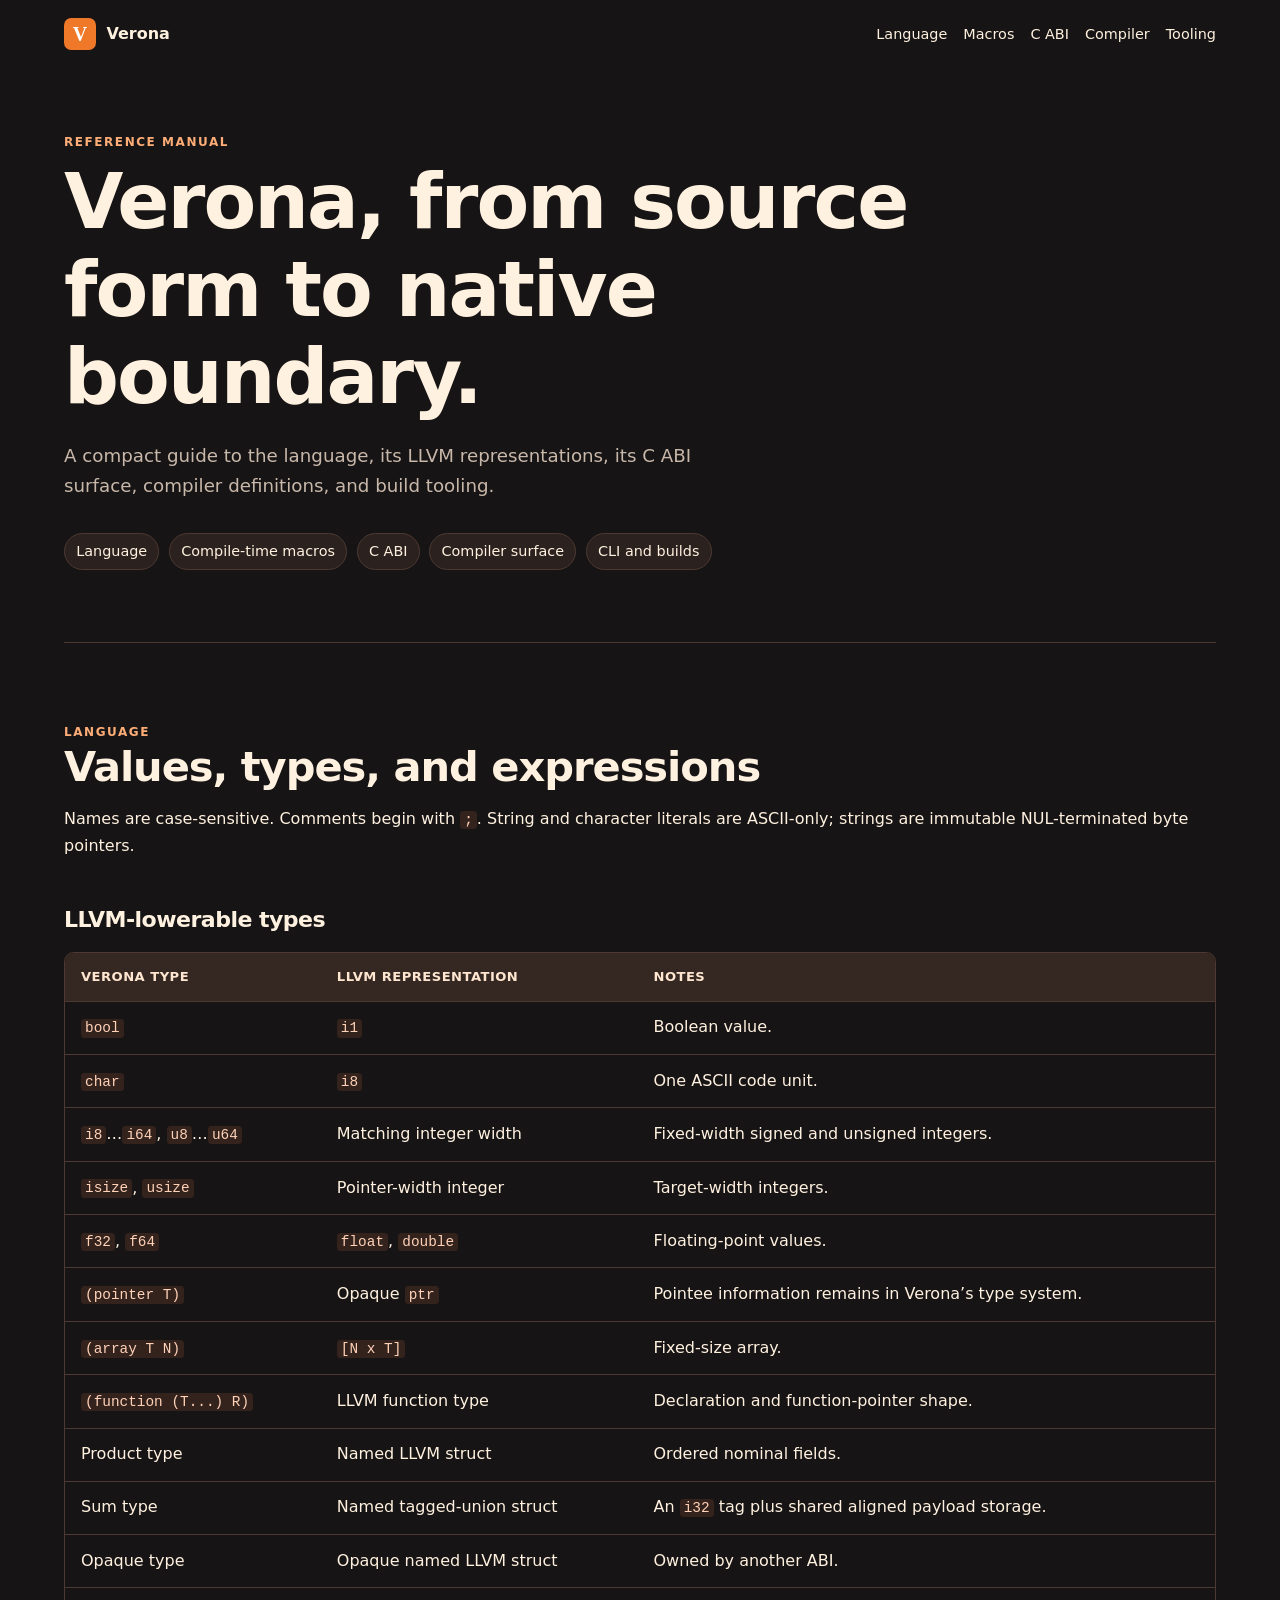
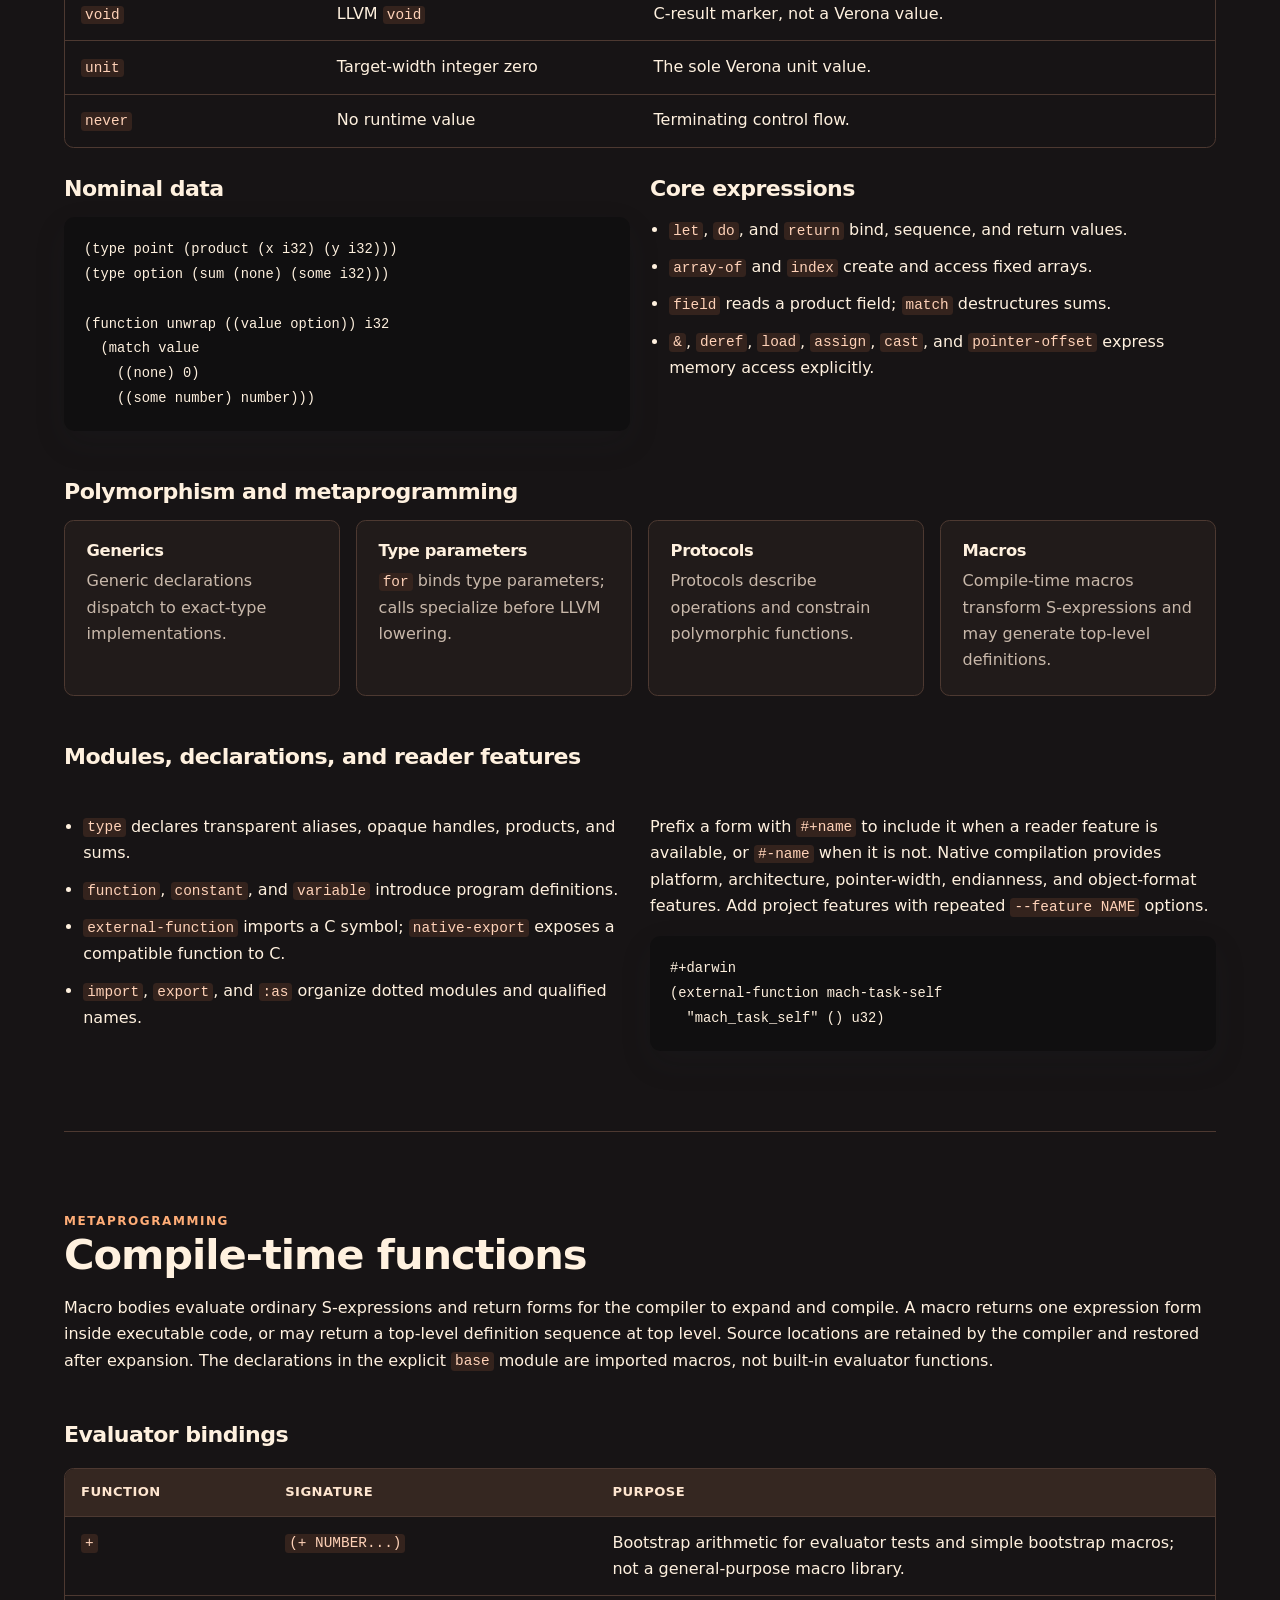
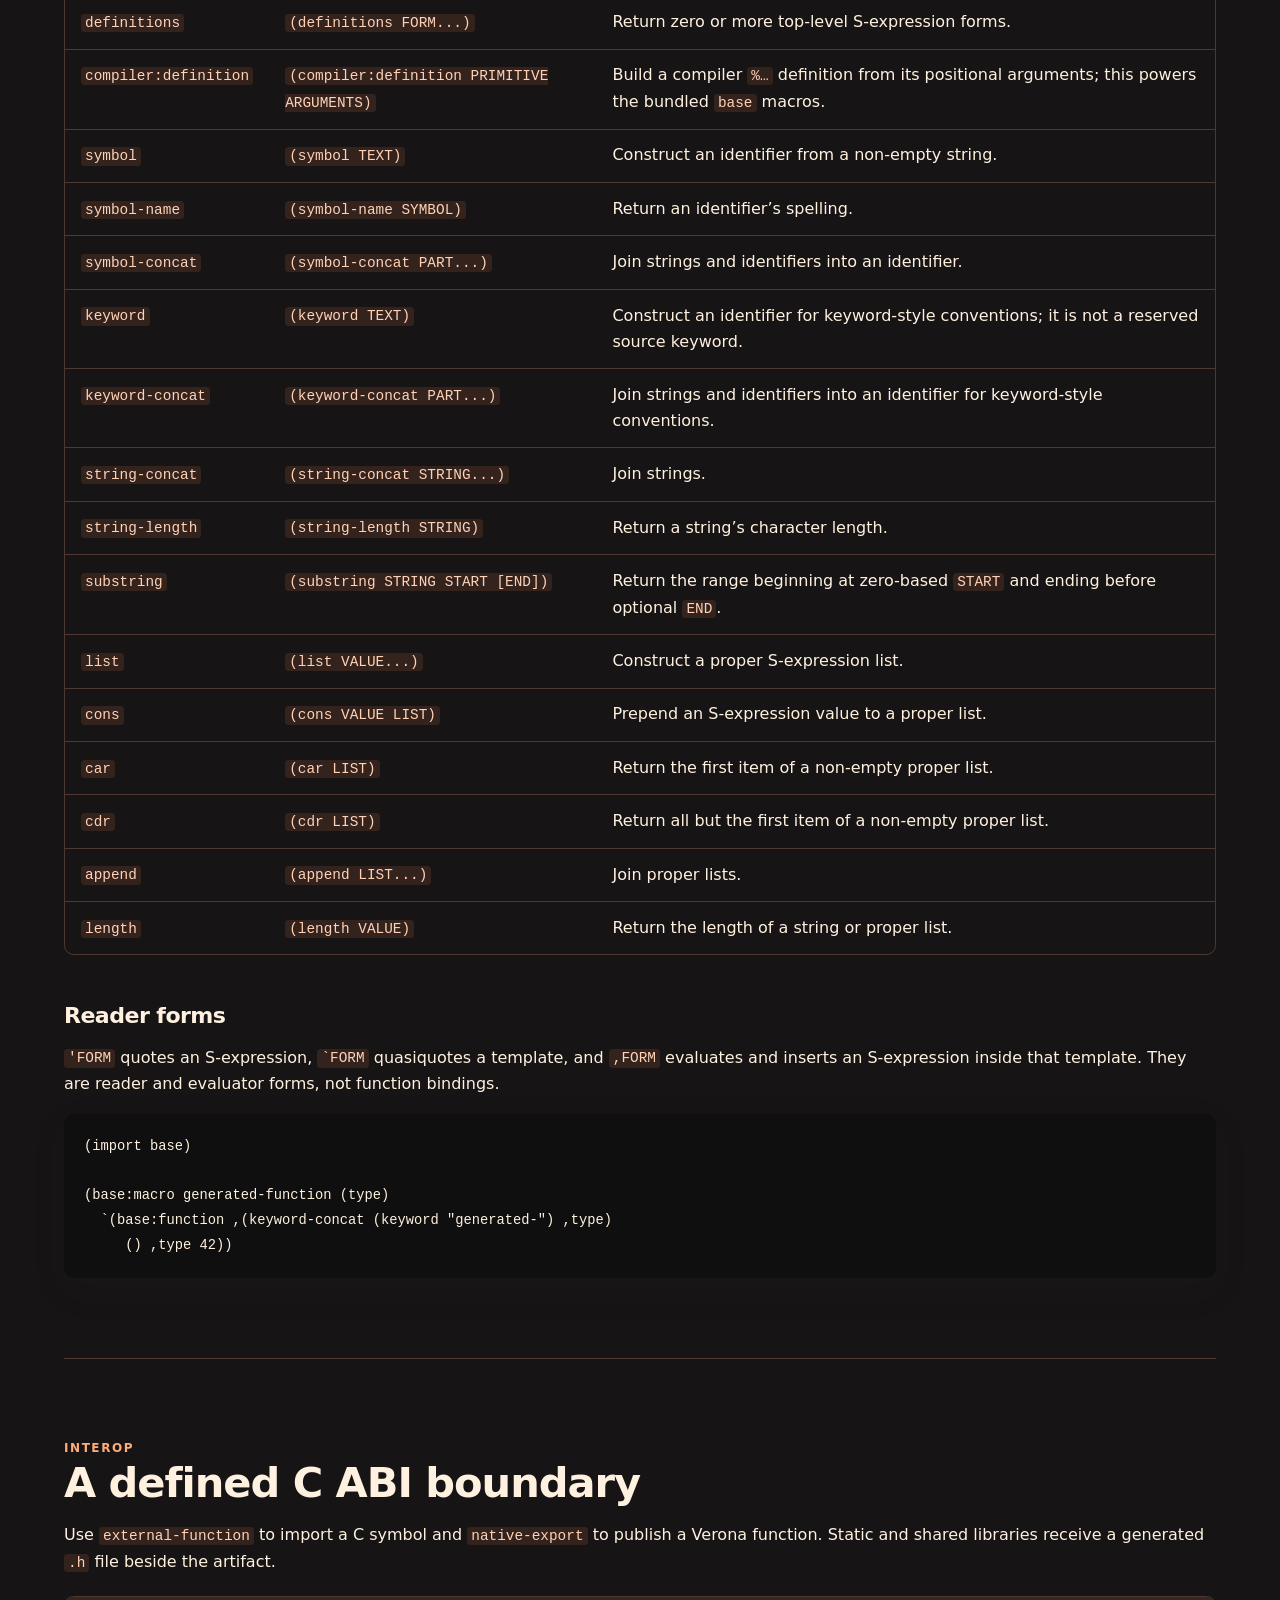
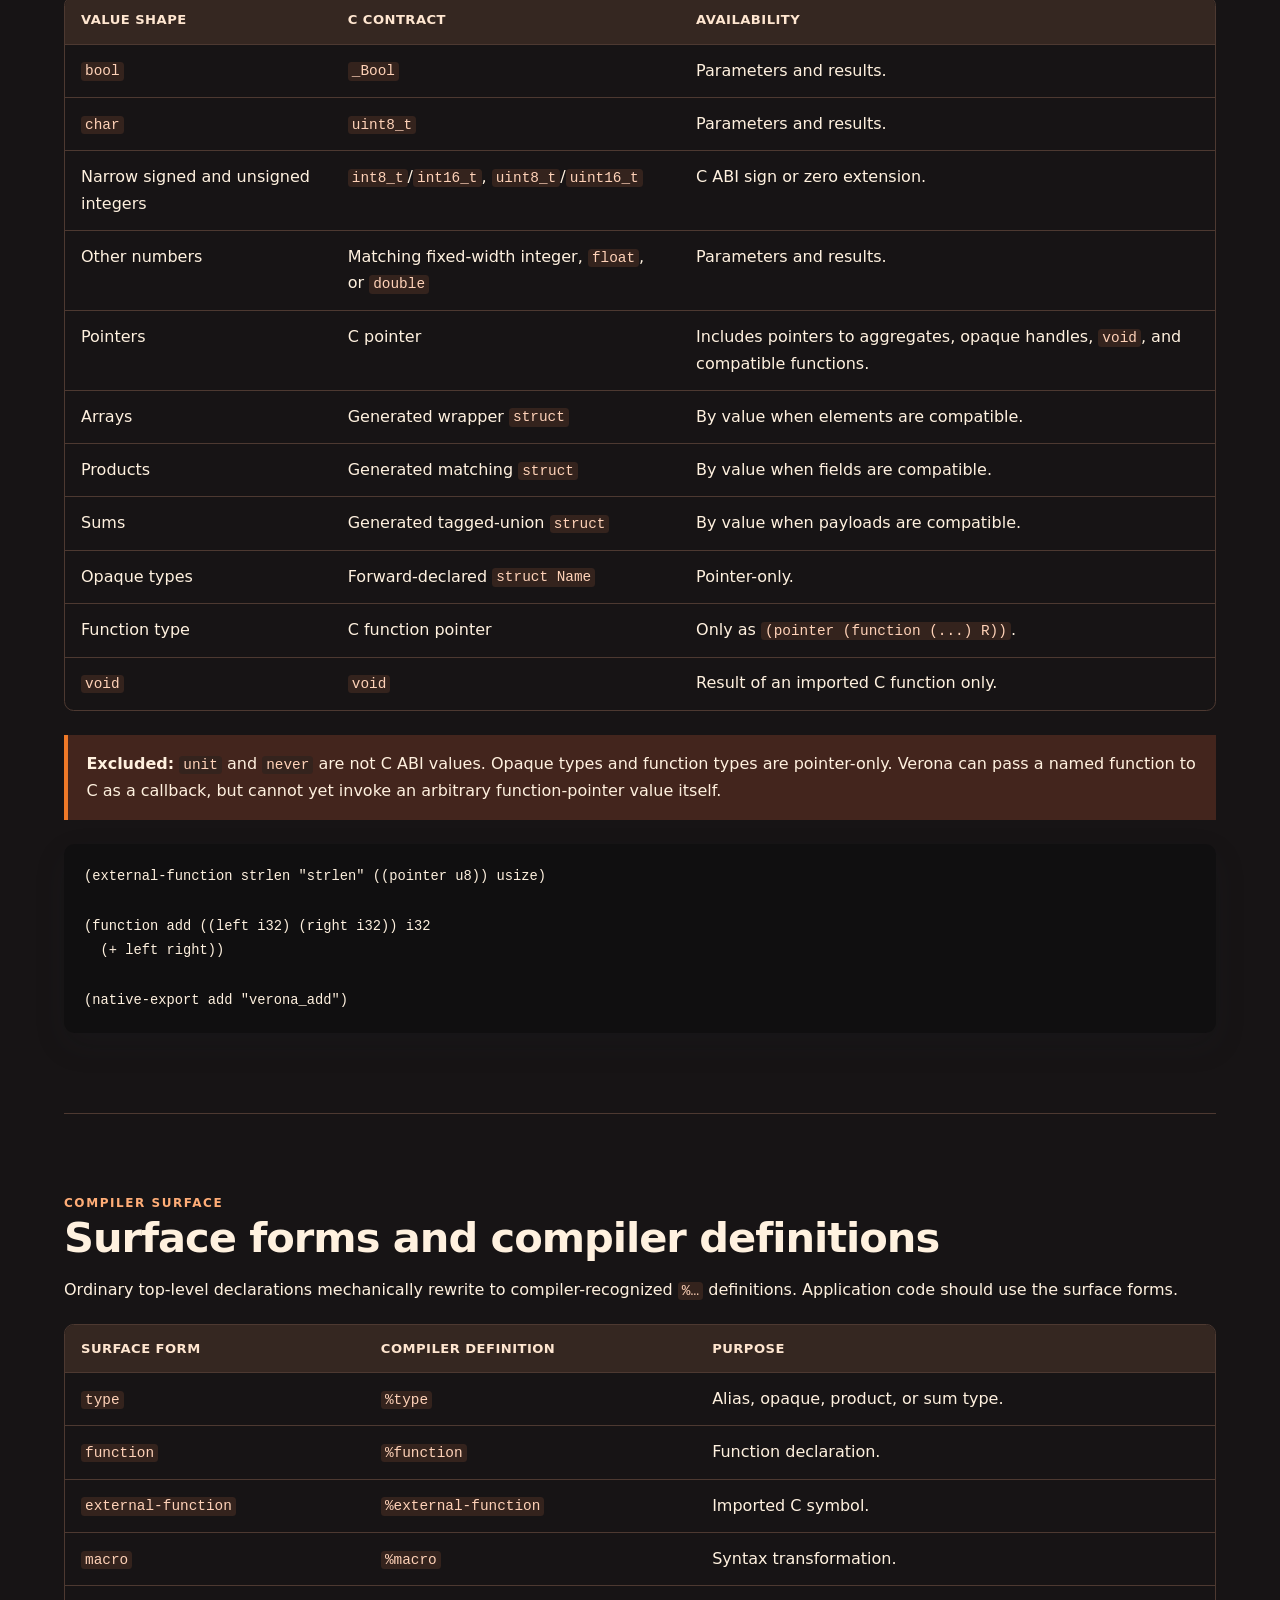
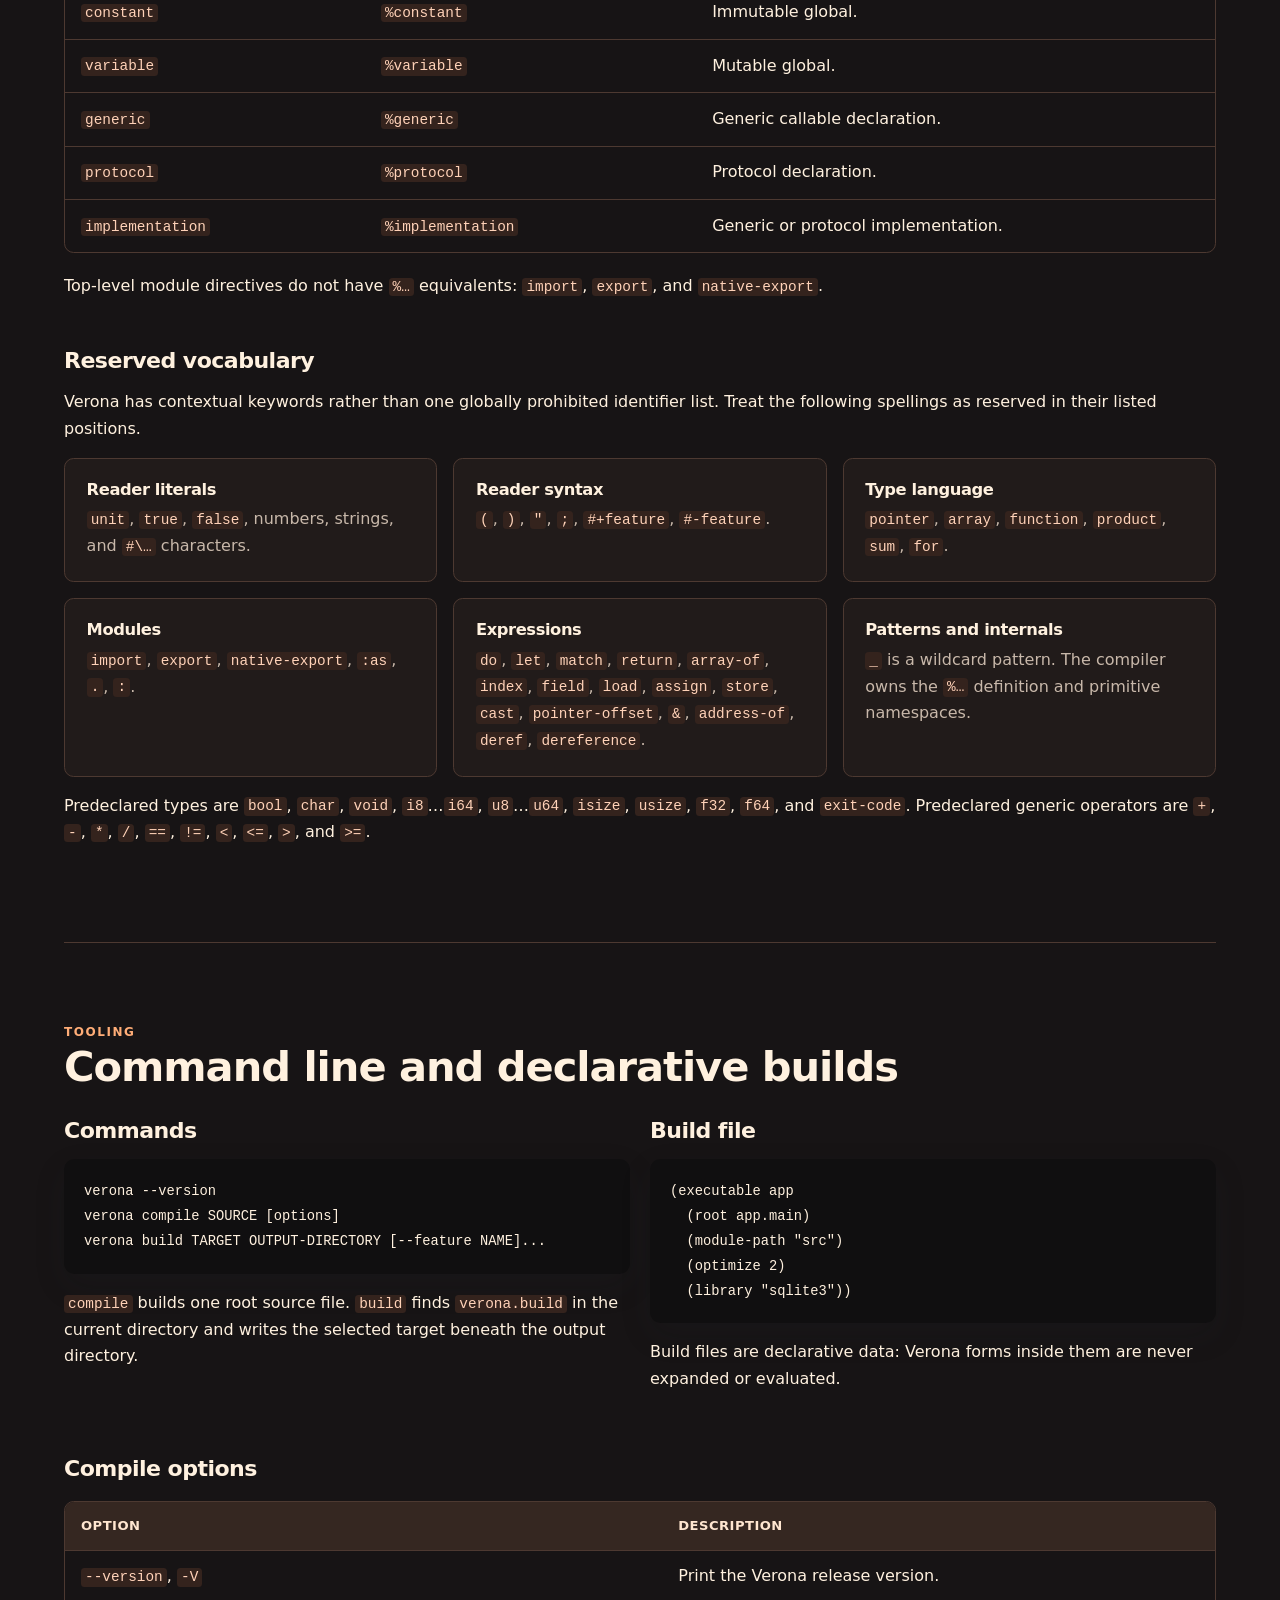
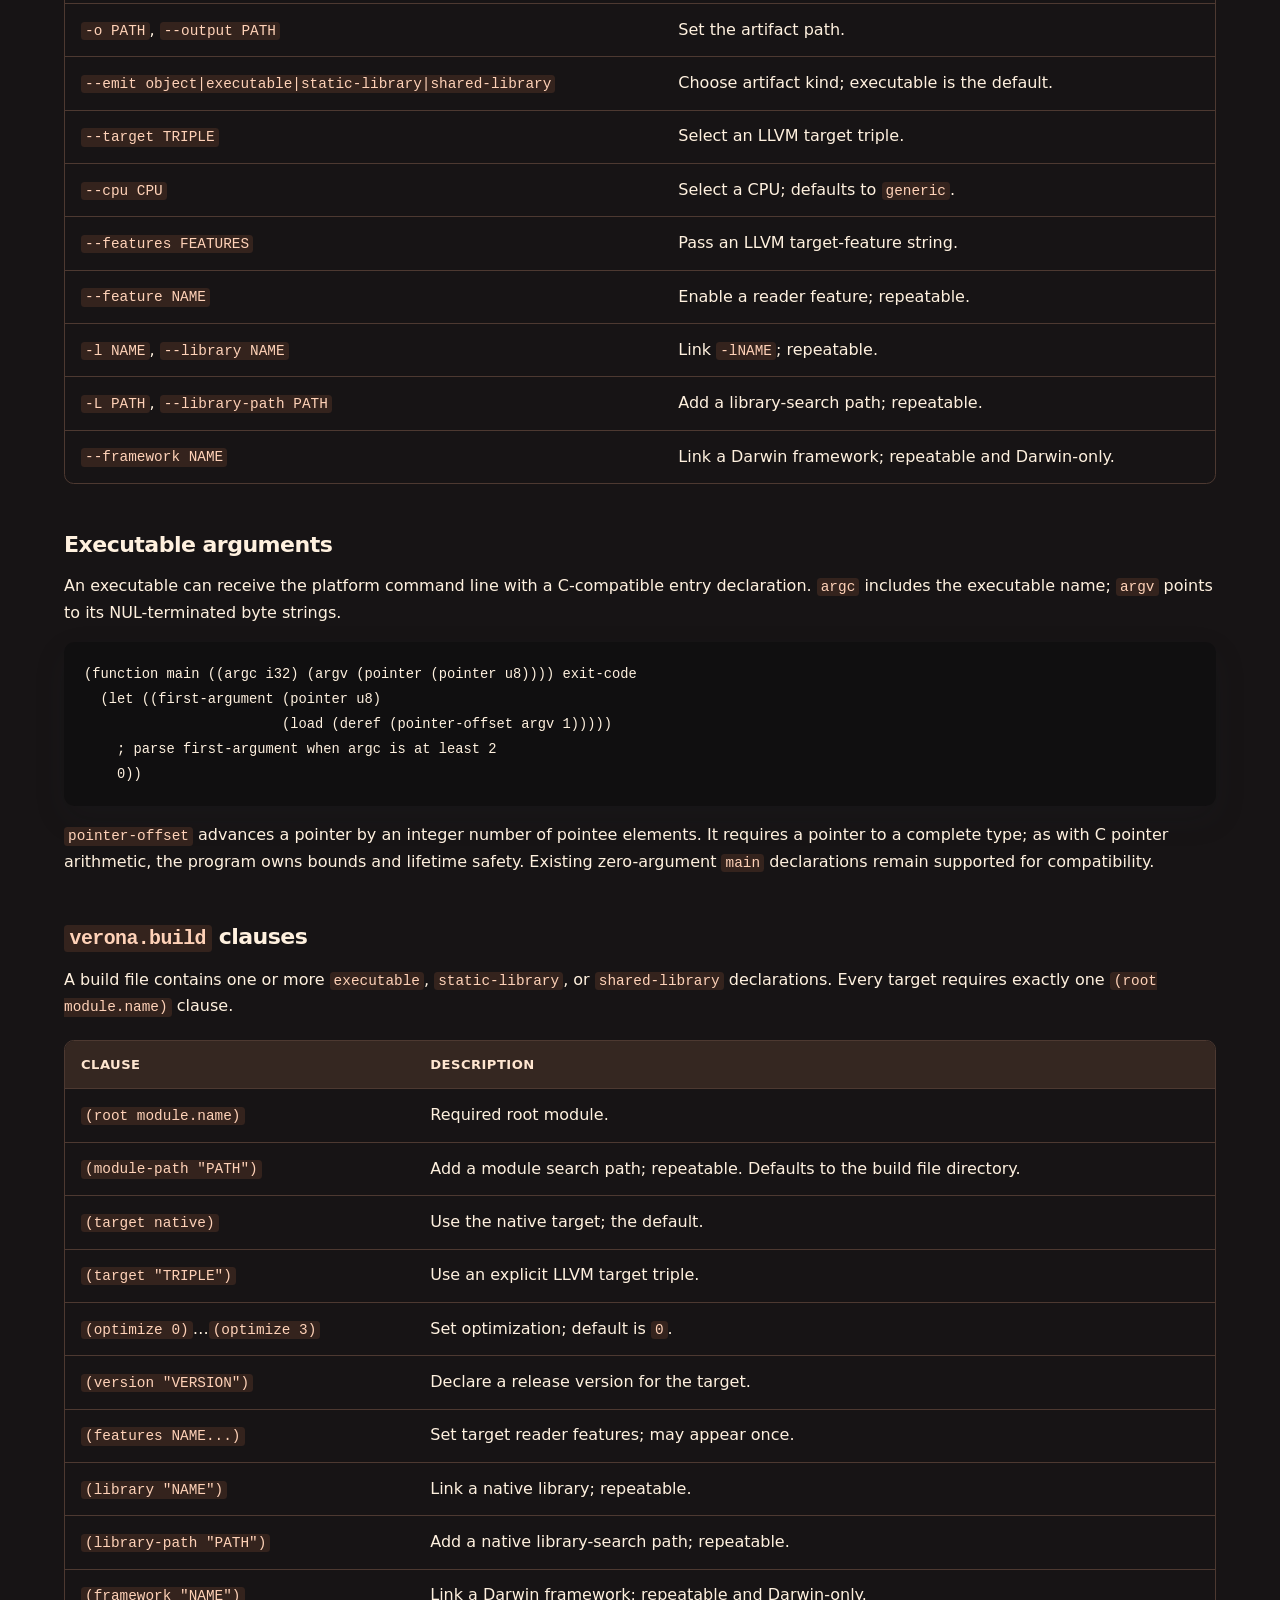
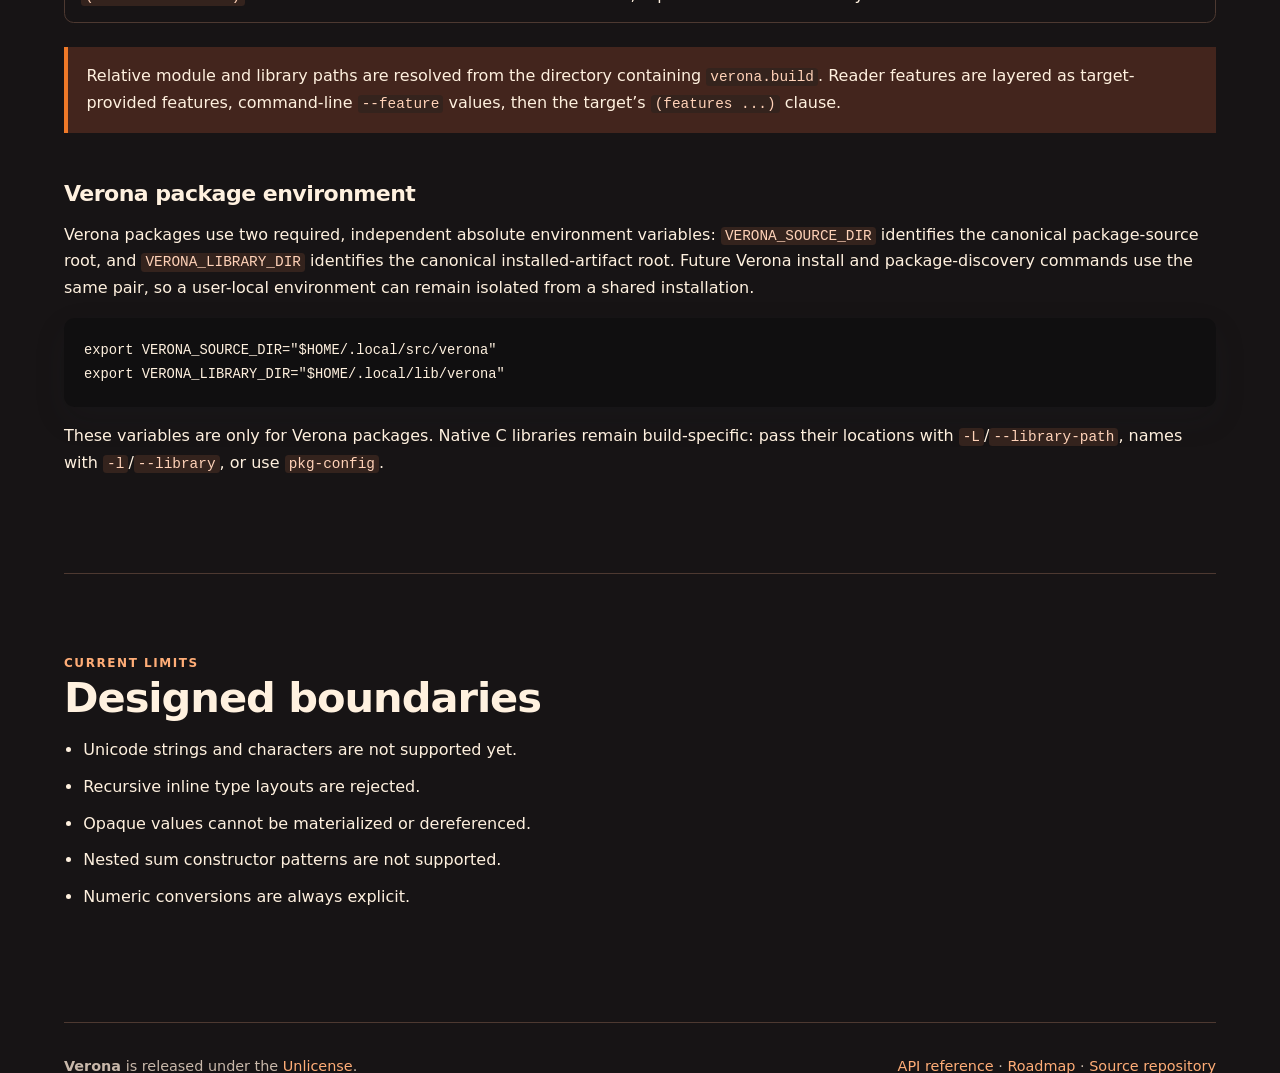
==== commit 2d063435: "Document executable arguments" ====
--- a/manual/index.html
+++ b/manual/index.html
@@ -62,7 +62,7 @@
   (match value
     ((none) 0)
     ((some number) number)))</code></pre></div>
-        <div><h3>Core expressions</h3><ul class="compact-list"><li><code>let</code>, <code>do</code>, and <code>return</code> bind, sequence, and return values.</li><li><code>array-of</code> and <code>index</code> create and access fixed arrays.</li><li><code>field</code> reads a product field; <code>match</code> destructures sums.</li><li><code>&amp;</code>, <code>deref</code>, <code>load</code>, <code>assign</code>, and <code>cast</code> express memory access explicitly.</li></ul></div>
+        <div><h3>Core expressions</h3><ul class="compact-list"><li><code>let</code>, <code>do</code>, and <code>return</code> bind, sequence, and return values.</li><li><code>array-of</code> and <code>index</code> create and access fixed arrays.</li><li><code>field</code> reads a product field; <code>match</code> destructures sums.</li><li><code>&amp;</code>, <code>deref</code>, <code>load</code>, <code>assign</code>, <code>cast</code>, and <code>pointer-offset</code> express memory access explicitly.</li></ul></div>
       </div>
       <h3>Polymorphism and metaprogramming</h3>
       <div class="feature-grid"><article><h4>Generics</h4><p>Generic declarations dispatch to exact-type implementations.</p></article><article><h4>Type parameters</h4><p><code>for</code> binds type parameters; calls specialize before LLVM lowering.</p></article><article><h4>Protocols</h4><p>Protocols describe operations and constrain polymorphic functions.</p></article><article><h4>Macros</h4><p>Compile-time macros transform S-expressions and may generate top-level definitions.</p></article></div>
@@ -144,7 +144,7 @@
       <p>Top-level module directives do not have <code>%…</code> equivalents: <code>import</code>, <code>export</code>, and <code>native-export</code>.</p>
       <h3>Reserved vocabulary</h3>
       <p>Verona has contextual keywords rather than one globally prohibited identifier list. Treat the following spellings as reserved in their listed positions.</p>
-      <div class="reserved-grid"><article><h4>Reader literals</h4><p><code>unit</code>, <code>true</code>, <code>false</code>, numbers, strings, and <code>#\…</code> characters.</p></article><article><h4>Reader syntax</h4><p><code>(</code>, <code>)</code>, <code>"</code>, <code>;</code>, <code>#+feature</code>, <code>#-feature</code>.</p></article><article><h4>Type language</h4><p><code>pointer</code>, <code>array</code>, <code>function</code>, <code>product</code>, <code>sum</code>, <code>for</code>.</p></article><article><h4>Modules</h4><p><code>import</code>, <code>export</code>, <code>native-export</code>, <code>:as</code>, <code>.</code>, <code>:</code>.</p></article><article><h4>Expressions</h4><p><code>do</code>, <code>let</code>, <code>match</code>, <code>return</code>, <code>array-of</code>, <code>index</code>, <code>field</code>, <code>load</code>, <code>assign</code>, <code>store</code>, <code>cast</code>, <code>&amp;</code>, <code>address-of</code>, <code>deref</code>, <code>dereference</code>.</p></article><article><h4>Patterns and internals</h4><p><code>_</code> is a wildcard pattern. The compiler owns the <code>%…</code> definition and primitive namespaces.</p></article></div>
+      <div class="reserved-grid"><article><h4>Reader literals</h4><p><code>unit</code>, <code>true</code>, <code>false</code>, numbers, strings, and <code>#\…</code> characters.</p></article><article><h4>Reader syntax</h4><p><code>(</code>, <code>)</code>, <code>"</code>, <code>;</code>, <code>#+feature</code>, <code>#-feature</code>.</p></article><article><h4>Type language</h4><p><code>pointer</code>, <code>array</code>, <code>function</code>, <code>product</code>, <code>sum</code>, <code>for</code>.</p></article><article><h4>Modules</h4><p><code>import</code>, <code>export</code>, <code>native-export</code>, <code>:as</code>, <code>.</code>, <code>:</code>.</p></article><article><h4>Expressions</h4><p><code>do</code>, <code>let</code>, <code>match</code>, <code>return</code>, <code>array-of</code>, <code>index</code>, <code>field</code>, <code>load</code>, <code>assign</code>, <code>store</code>, <code>cast</code>, <code>pointer-offset</code>, <code>&amp;</code>, <code>address-of</code>, <code>deref</code>, <code>dereference</code>.</p></article><article><h4>Patterns and internals</h4><p><code>_</code> is a wildcard pattern. The compiler owns the <code>%…</code> definition and primitive namespaces.</p></article></div>
       <p>Predeclared types are <code>bool</code>, <code>char</code>, <code>void</code>, <code>i8</code>…<code>i64</code>, <code>u8</code>…<code>u64</code>, <code>isize</code>, <code>usize</code>, <code>f32</code>, <code>f64</code>, and <code>exit-code</code>. Predeclared generic operators are <code>+</code>, <code>-</code>, <code>*</code>, <code>/</code>, <code>==</code>, <code>!=</code>, <code>&lt;</code>, <code>&lt;=</code>, <code>&gt;</code>, and <code>&gt;=</code>.</p>
     </section>
 
@@ -162,6 +162,14 @@
       <div class="table-scroll"><table><thead><tr><th>Option</th><th>Description</th></tr></thead><tbody>
         <tr><td><code>--version</code>, <code>-V</code></td><td>Print the Verona release version.</td></tr><tr><td><code>-o PATH</code>, <code>--output PATH</code></td><td>Set the artifact path.</td></tr><tr><td><code>--emit object|executable|static-library|shared-library</code></td><td>Choose artifact kind; executable is the default.</td></tr><tr><td><code>--target TRIPLE</code></td><td>Select an LLVM target triple.</td></tr><tr><td><code>--cpu CPU</code></td><td>Select a CPU; defaults to <code>generic</code>.</td></tr><tr><td><code>--features FEATURES</code></td><td>Pass an LLVM target-feature string.</td></tr><tr><td><code>--feature NAME</code></td><td>Enable a reader feature; repeatable.</td></tr><tr><td><code>-l NAME</code>, <code>--library NAME</code></td><td>Link <code>-lNAME</code>; repeatable.</td></tr><tr><td><code>-L PATH</code>, <code>--library-path PATH</code></td><td>Add a library-search path; repeatable.</td></tr><tr><td><code>--framework NAME</code></td><td>Link a Darwin framework; repeatable and Darwin-only.</td></tr>
       </tbody></table></div>
+      <h3>Executable arguments</h3>
+      <p>An executable can receive the platform command line with a C-compatible entry declaration. <code>argc</code> includes the executable name; <code>argv</code> points to its NUL-terminated byte strings.</p>
+      <pre><code>(function main ((argc i32) (argv (pointer (pointer u8)))) exit-code
+  (let ((first-argument (pointer u8)
+                        (load (deref (pointer-offset argv 1)))))
+    ; parse first-argument when argc is at least 2
+    0))</code></pre>
+      <p><code>pointer-offset</code> advances a pointer by an integer number of pointee elements. It requires a pointer to a complete type; as with C pointer arithmetic, the program owns bounds and lifetime safety. Existing zero-argument <code>main</code> declarations remain supported for compatibility.</p>
       <h3><code>verona.build</code> clauses</h3>
       <p>A build file contains one or more <code>executable</code>, <code>static-library</code>, or <code>shared-library</code> declarations. Every target requires exactly one <code>(root module.name)</code> clause.</p>
       <div class="table-scroll"><table><thead><tr><th>Clause</th><th>Description</th></tr></thead><tbody>
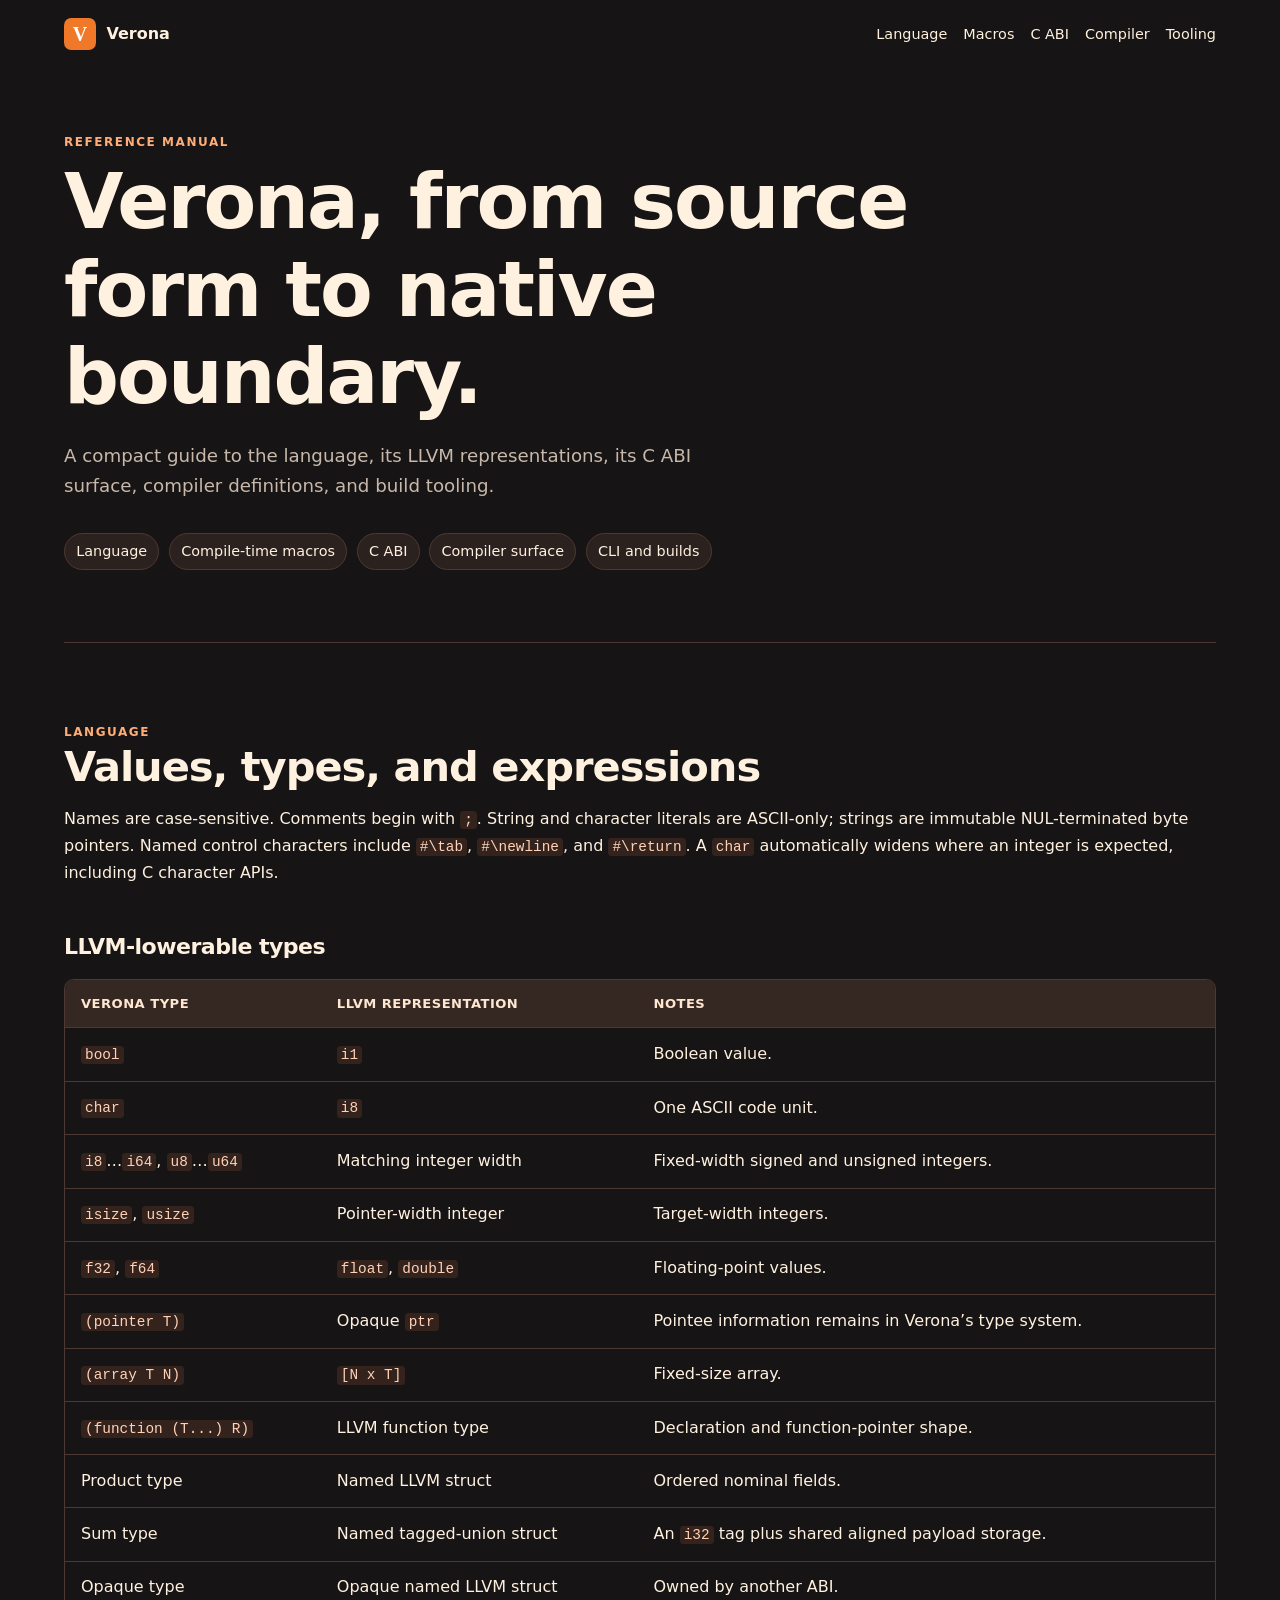
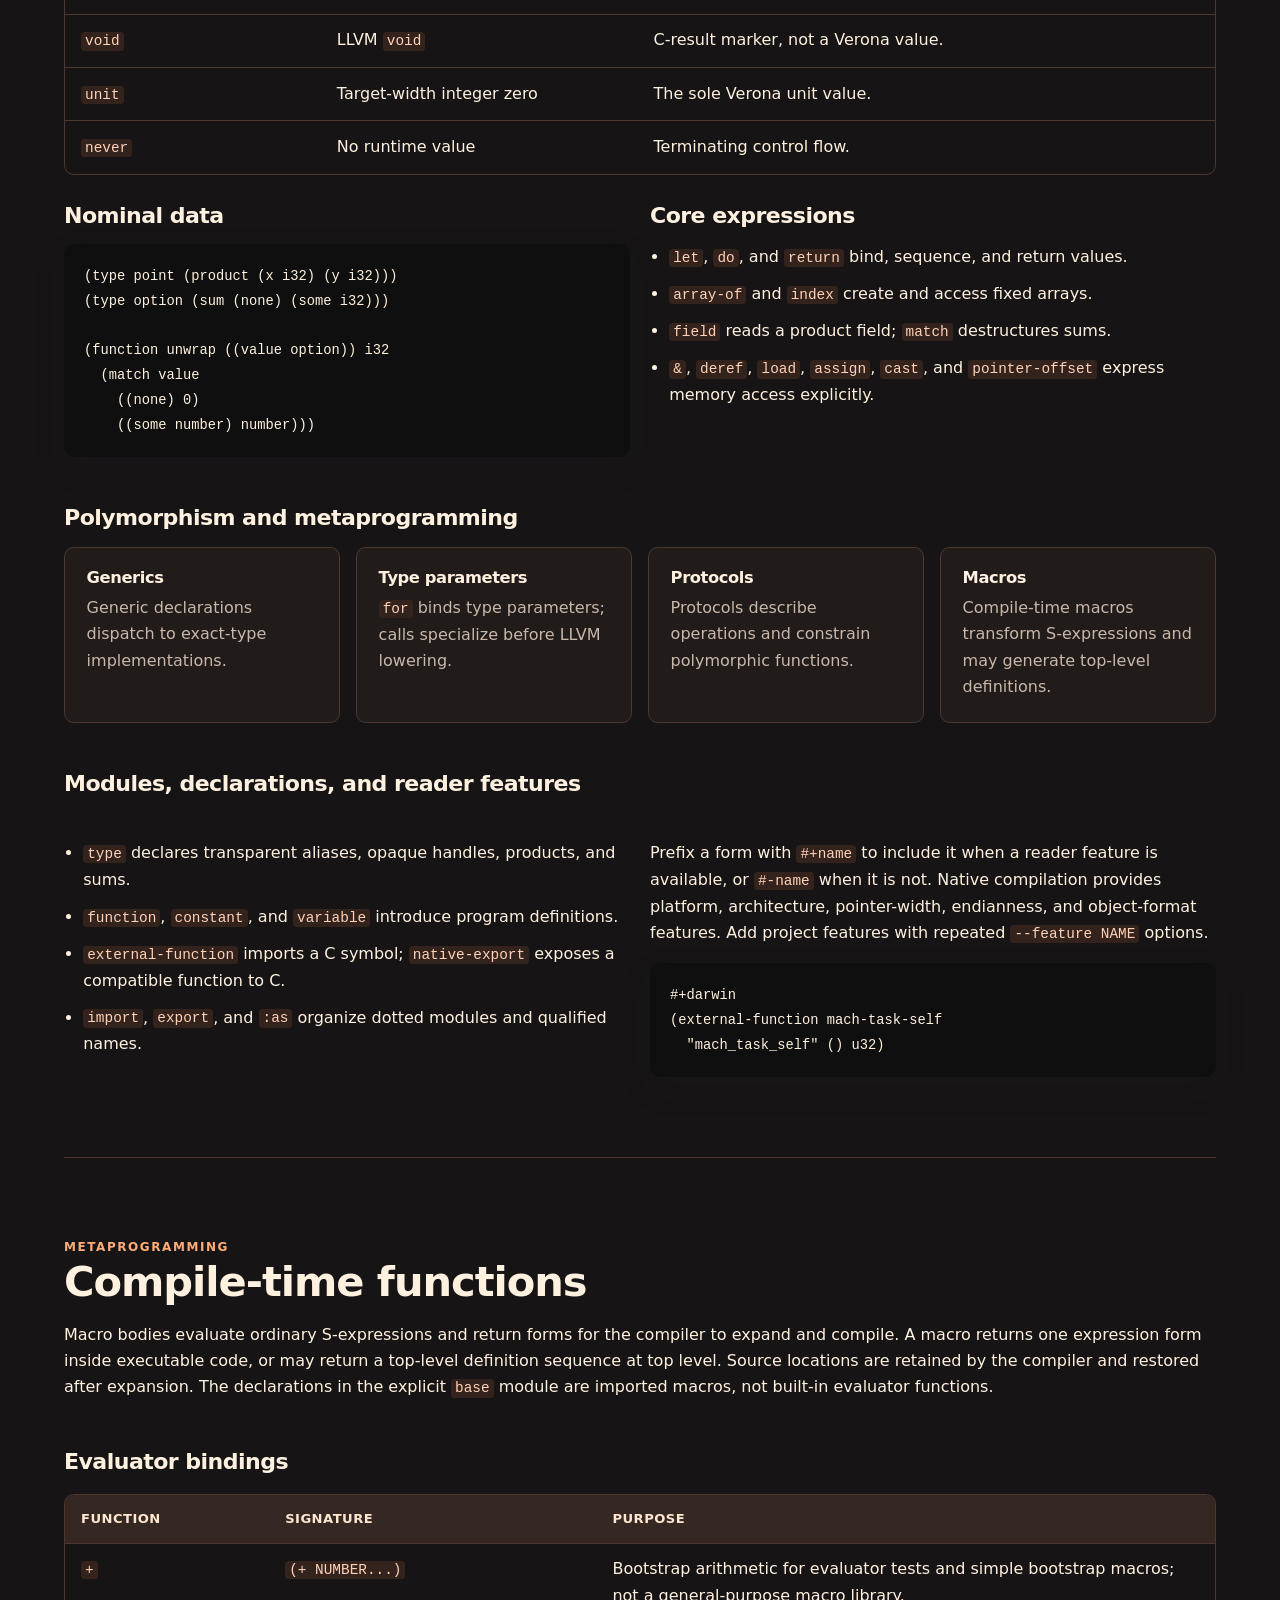
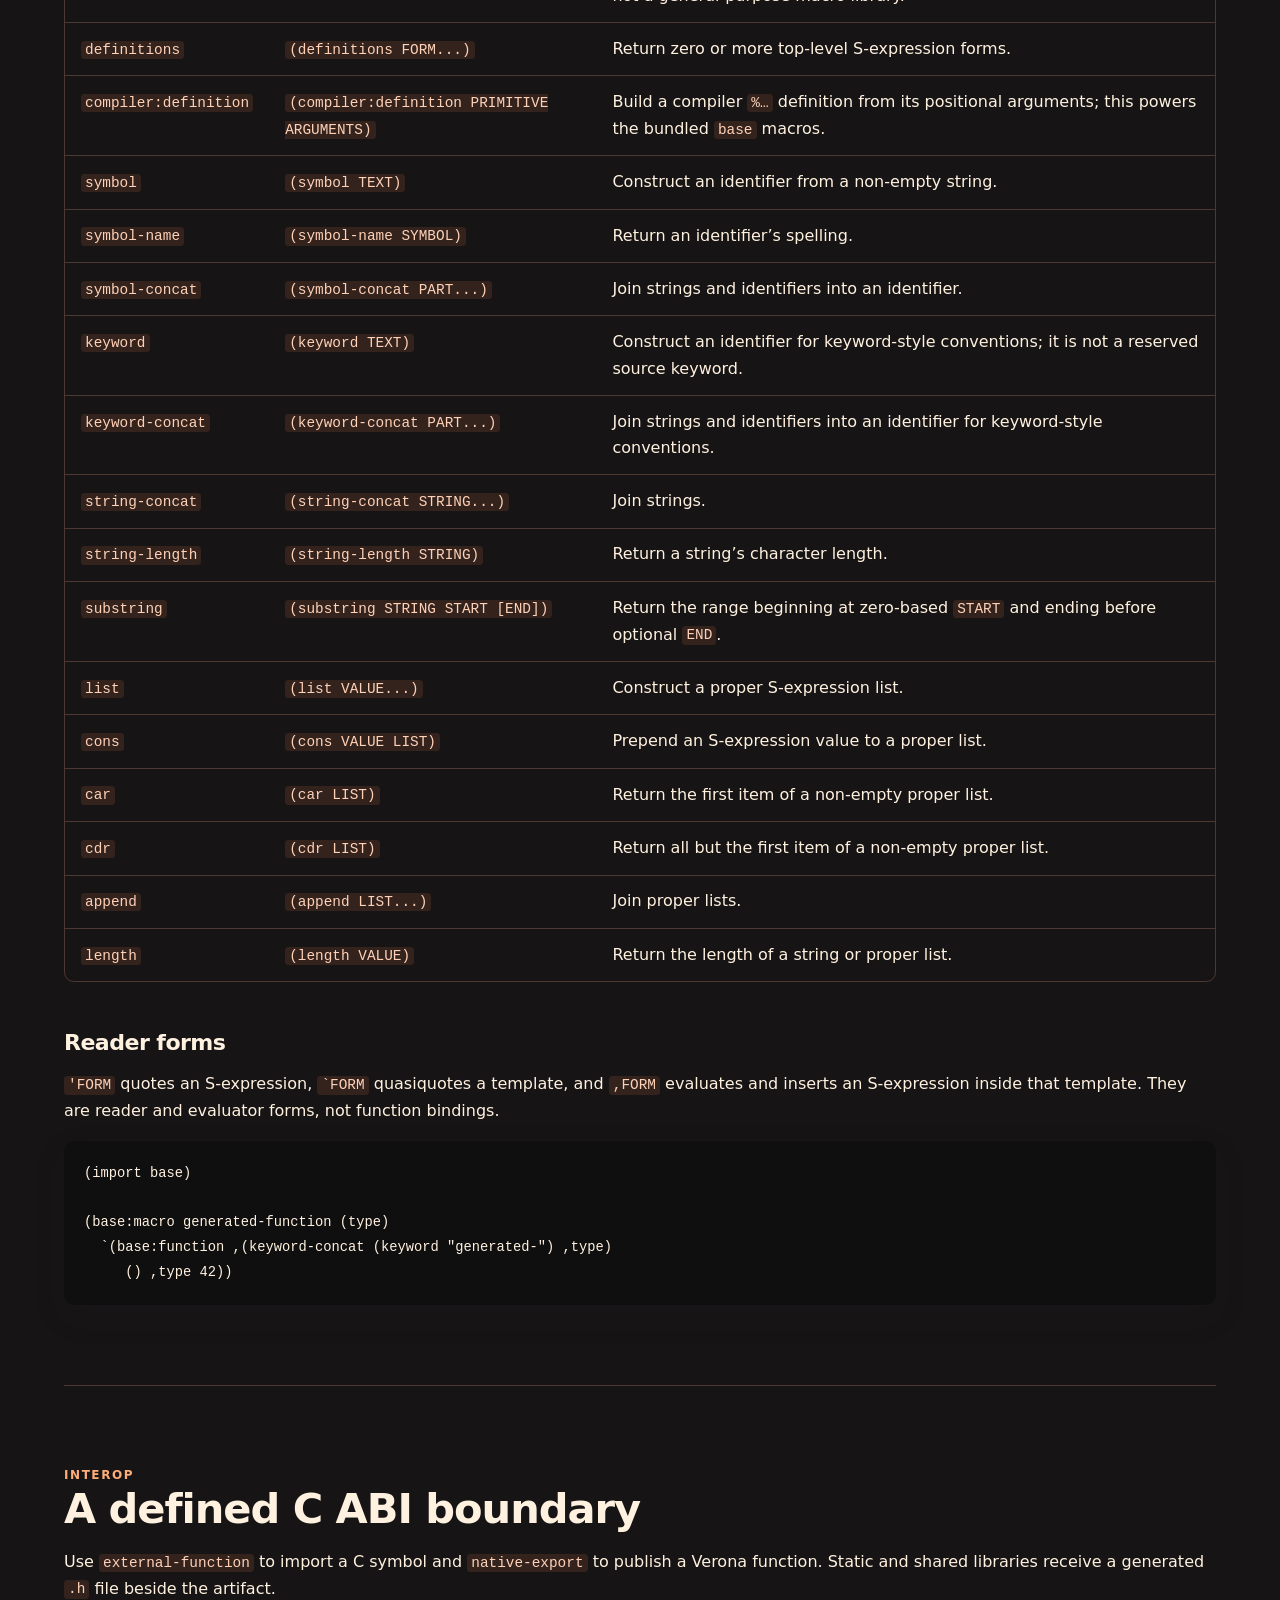
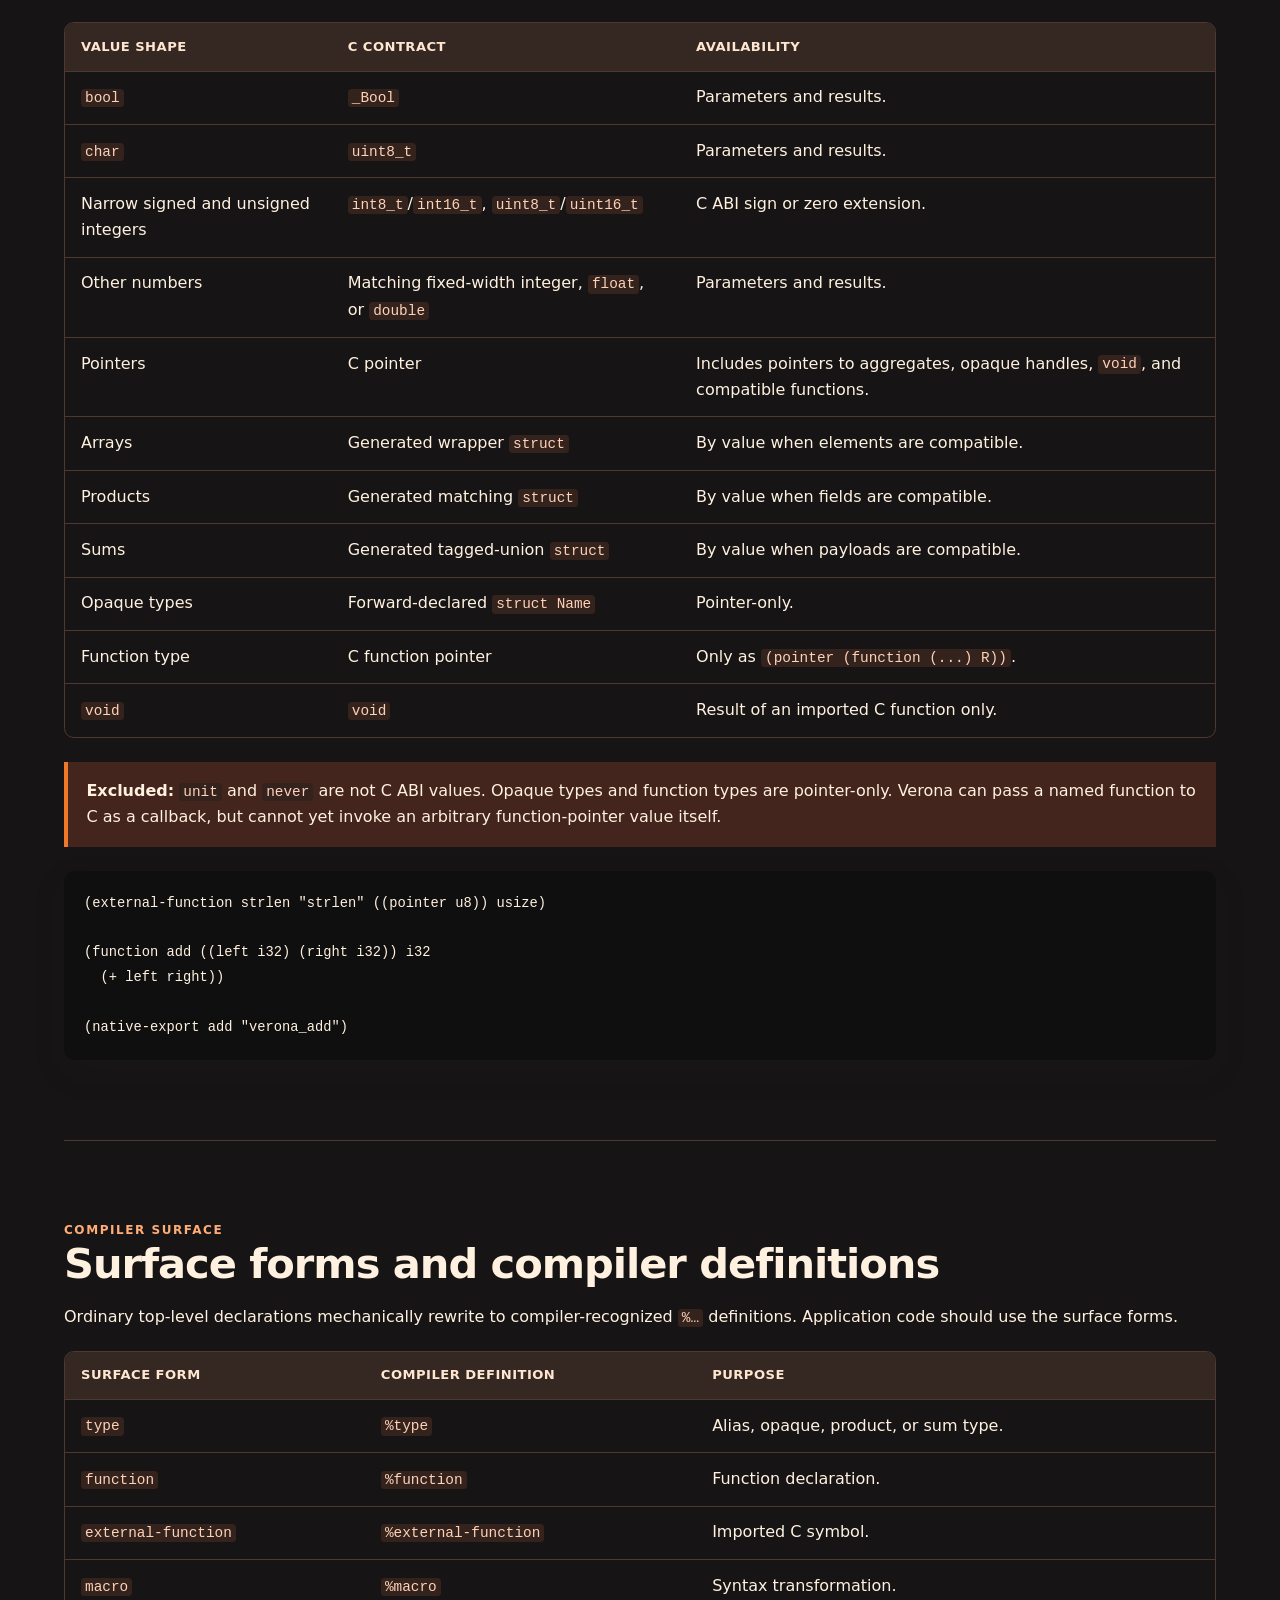
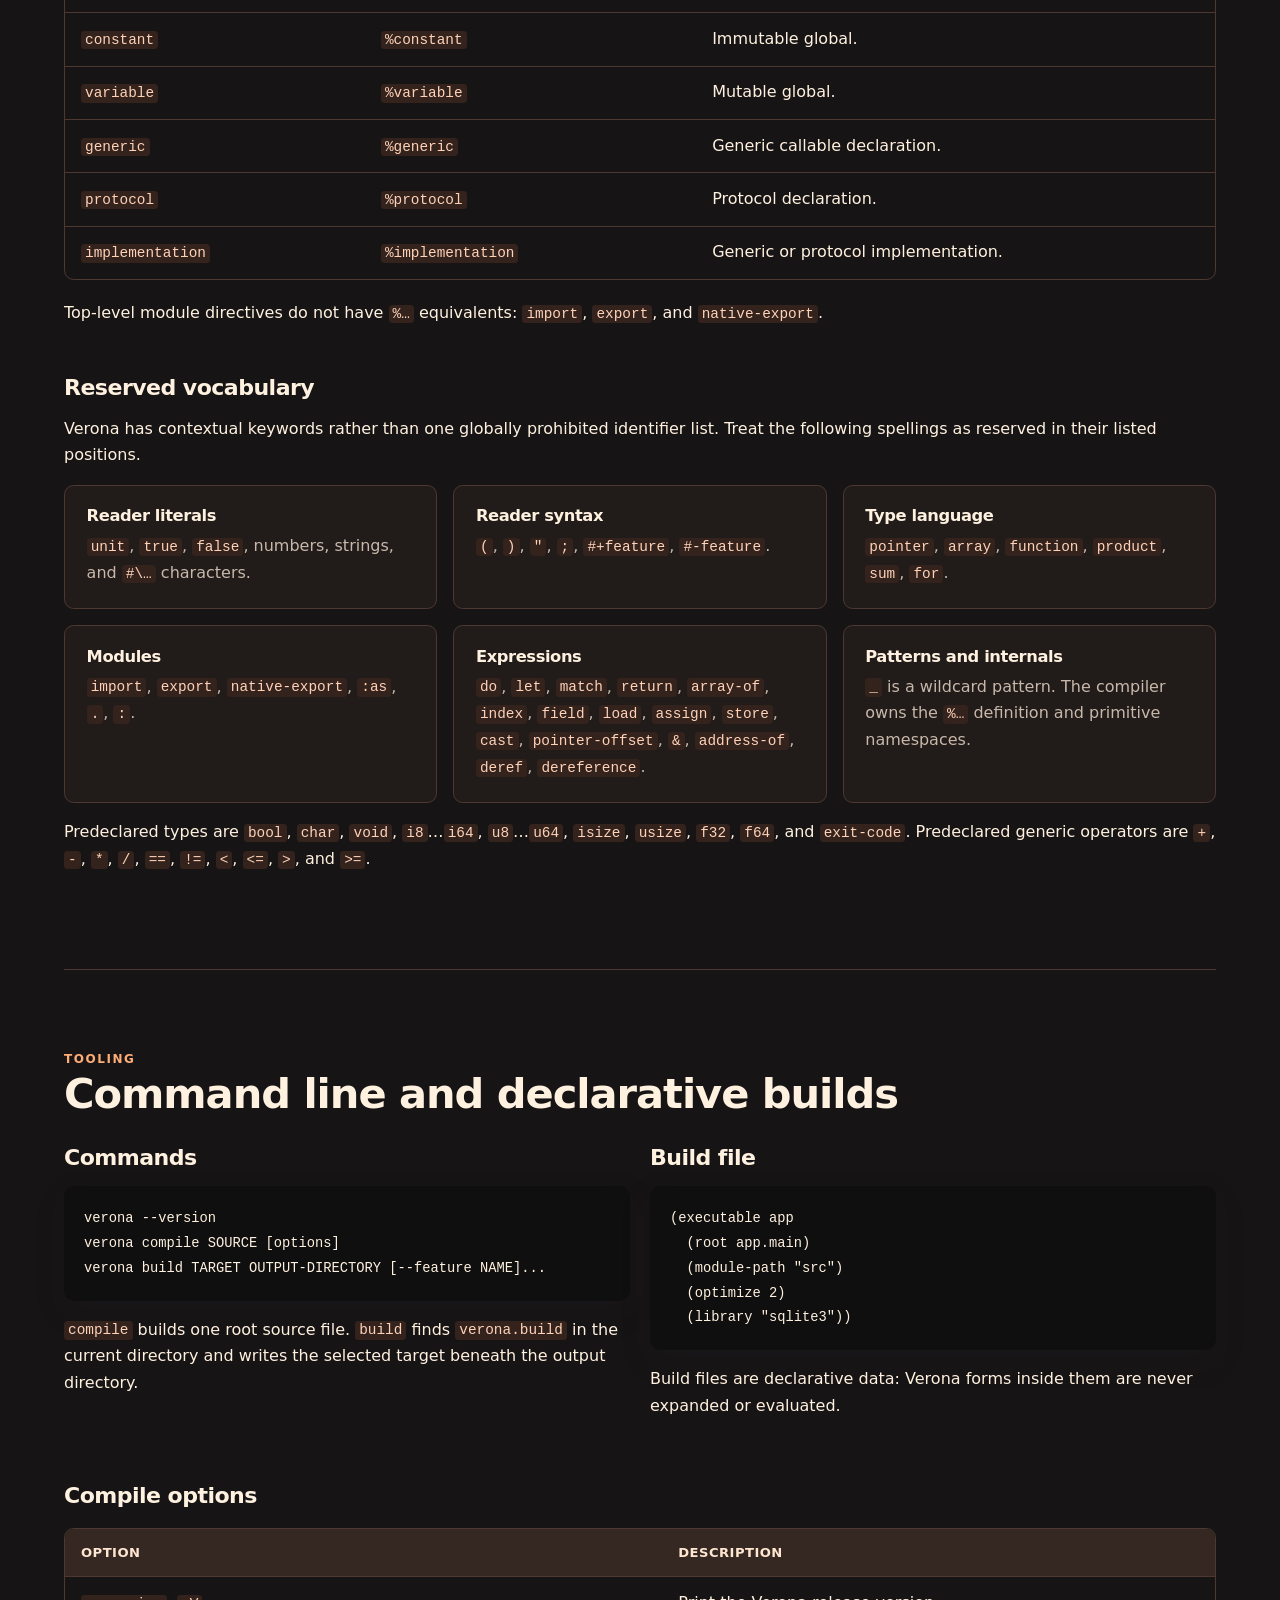
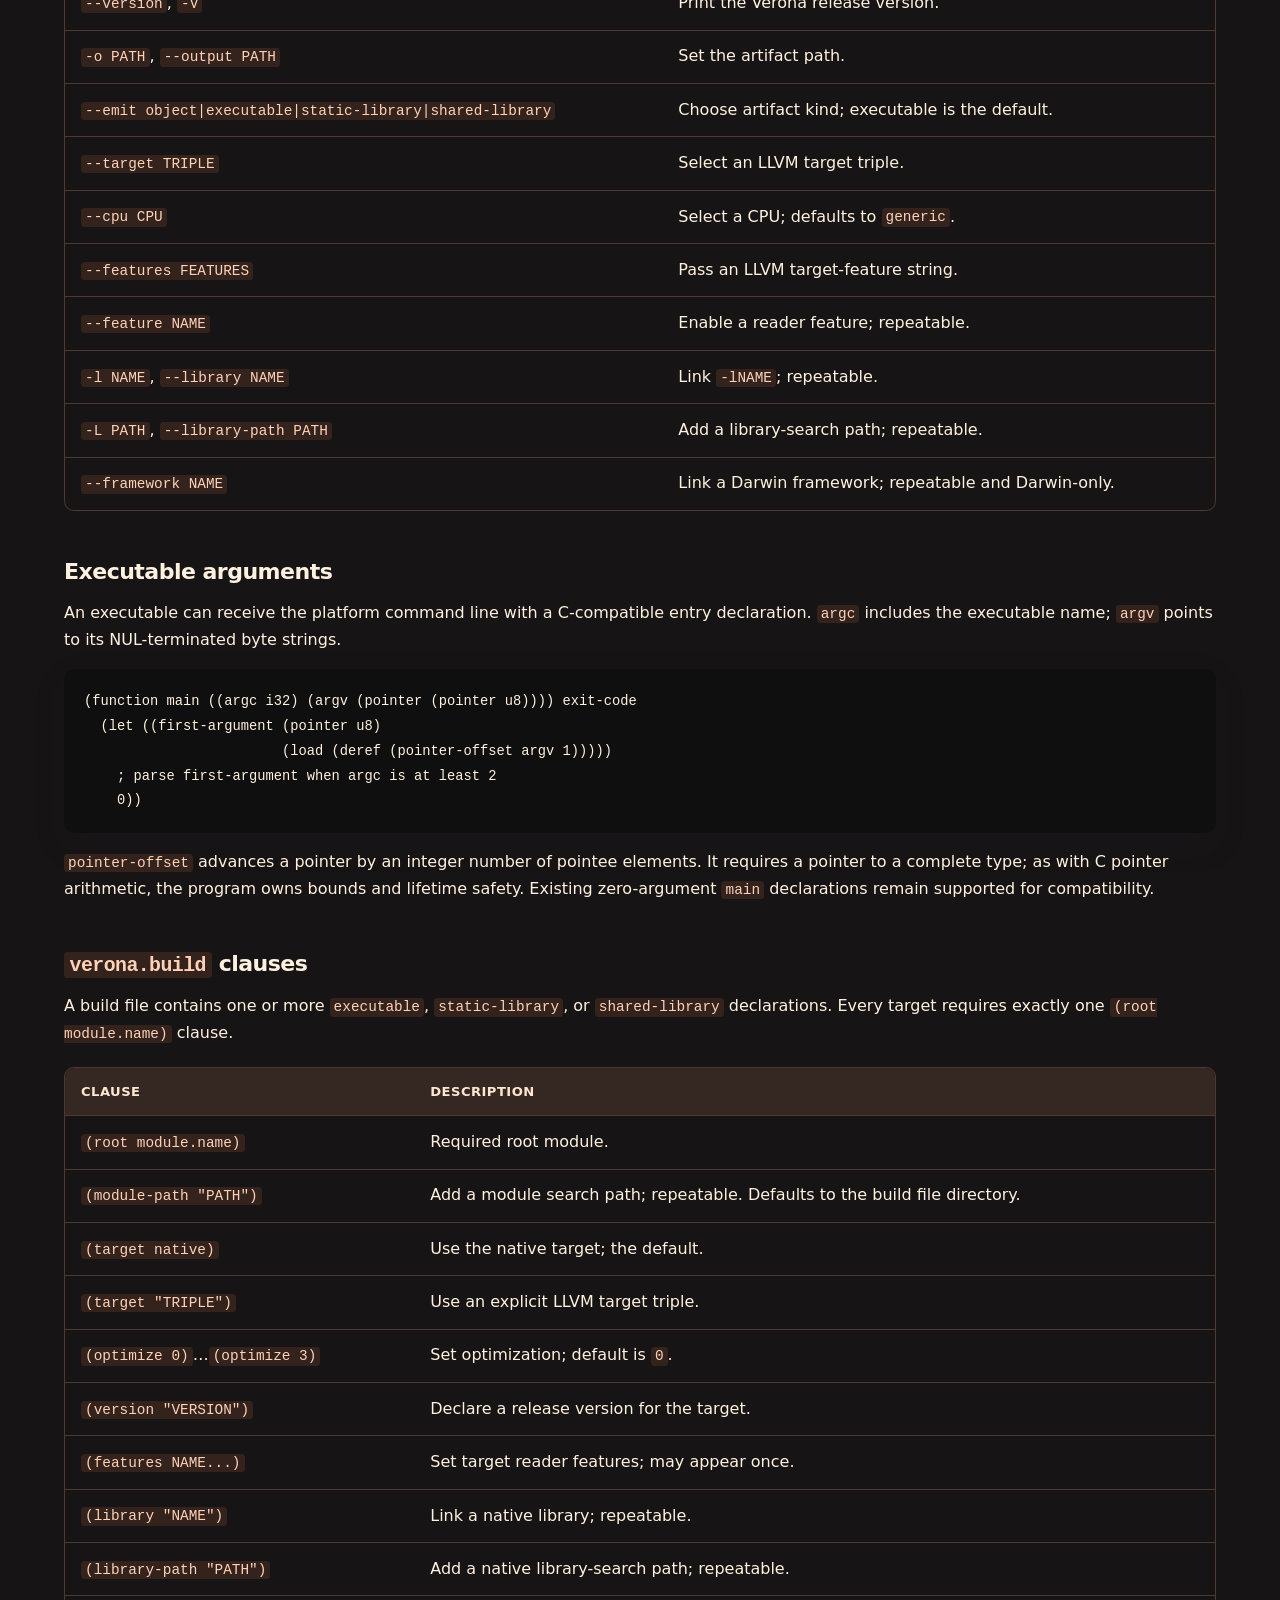
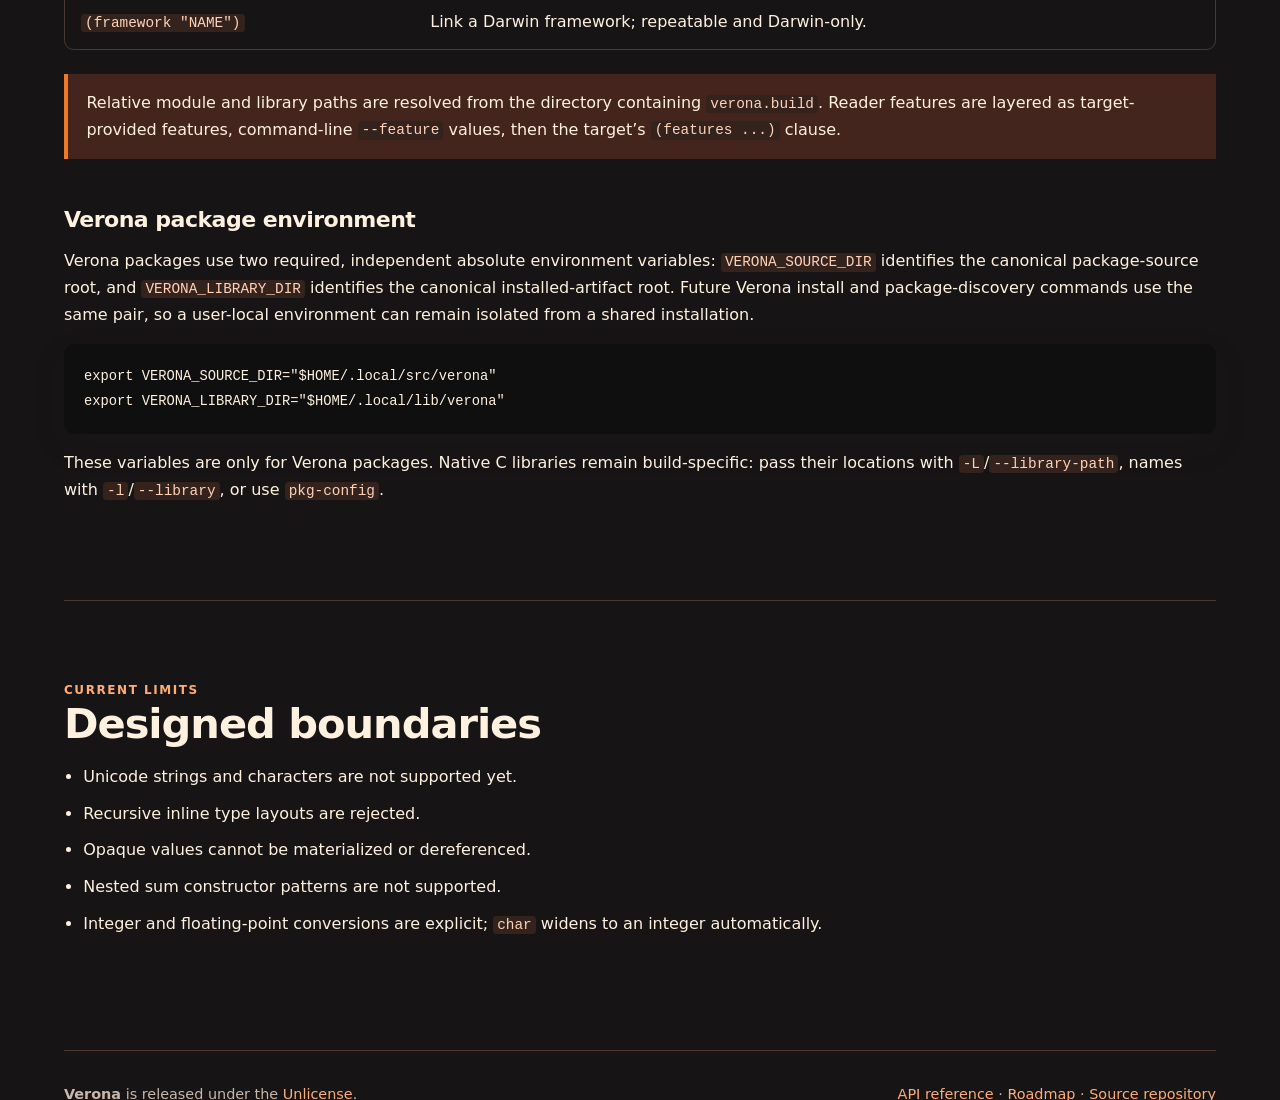
==== commit f2e23ce0: "Document character integer widening" ====
--- a/manual/index.html
+++ b/manual/index.html
@@ -31,7 +31,7 @@
     <section class="section" id="language">
       <p class="eyebrow">Language</p>
       <h2>Values, types, and expressions</h2>
-      <p>Names are case-sensitive. Comments begin with <code>;</code>. String and character literals are ASCII-only; strings are immutable NUL-terminated byte pointers.</p>
+      <p>Names are case-sensitive. Comments begin with <code>;</code>. String and character literals are ASCII-only; strings are immutable NUL-terminated byte pointers. Named control characters include <code>#\tab</code>, <code>#\newline</code>, and <code>#\return</code>. A <code>char</code> automatically widens where an integer is expected, including C character APIs.</p>
 
       <h3>LLVM-lowerable types</h3>
       <div class="table-scroll"><table>
@@ -183,7 +183,7 @@
       <p>These variables are only for Verona packages. Native C libraries remain build-specific: pass their locations with <code>-L</code>/<code>--library-path</code>, names with <code>-l</code>/<code>--library</code>, or use <code>pkg-config</code>.</p>
     </section>
 
-    <section class="section limits"><p class="eyebrow">Current limits</p><h2>Designed boundaries</h2><ul class="compact-list"><li>Unicode strings and characters are not supported yet.</li><li>Recursive inline type layouts are rejected.</li><li>Opaque values cannot be materialized or dereferenced.</li><li>Nested sum constructor patterns are not supported.</li><li>Numeric conversions are always explicit.</li></ul></section>
+    <section class="section limits"><p class="eyebrow">Current limits</p><h2>Designed boundaries</h2><ul class="compact-list"><li>Unicode strings and characters are not supported yet.</li><li>Recursive inline type layouts are rejected.</li><li>Opaque values cannot be materialized or dereferenced.</li><li>Nested sum constructor patterns are not supported.</li><li>Integer and floating-point conversions are explicit; <code>char</code> widens to an integer automatically.</li></ul></section>
   </main>
   <footer><p><strong>Verona</strong> is released under the <a href="https://github.com/diasbruno/verona/blob/development/license">Unlicense</a>.</p><p><a href="https://github.com/diasbruno/verona/blob/development/docs/API.md">API reference</a> · <a href="https://github.com/diasbruno/verona/blob/development/docs/ROADMAP.md">Roadmap</a> · <a href="https://github.com/diasbruno/verona">Source repository</a></p></footer>
 </body>
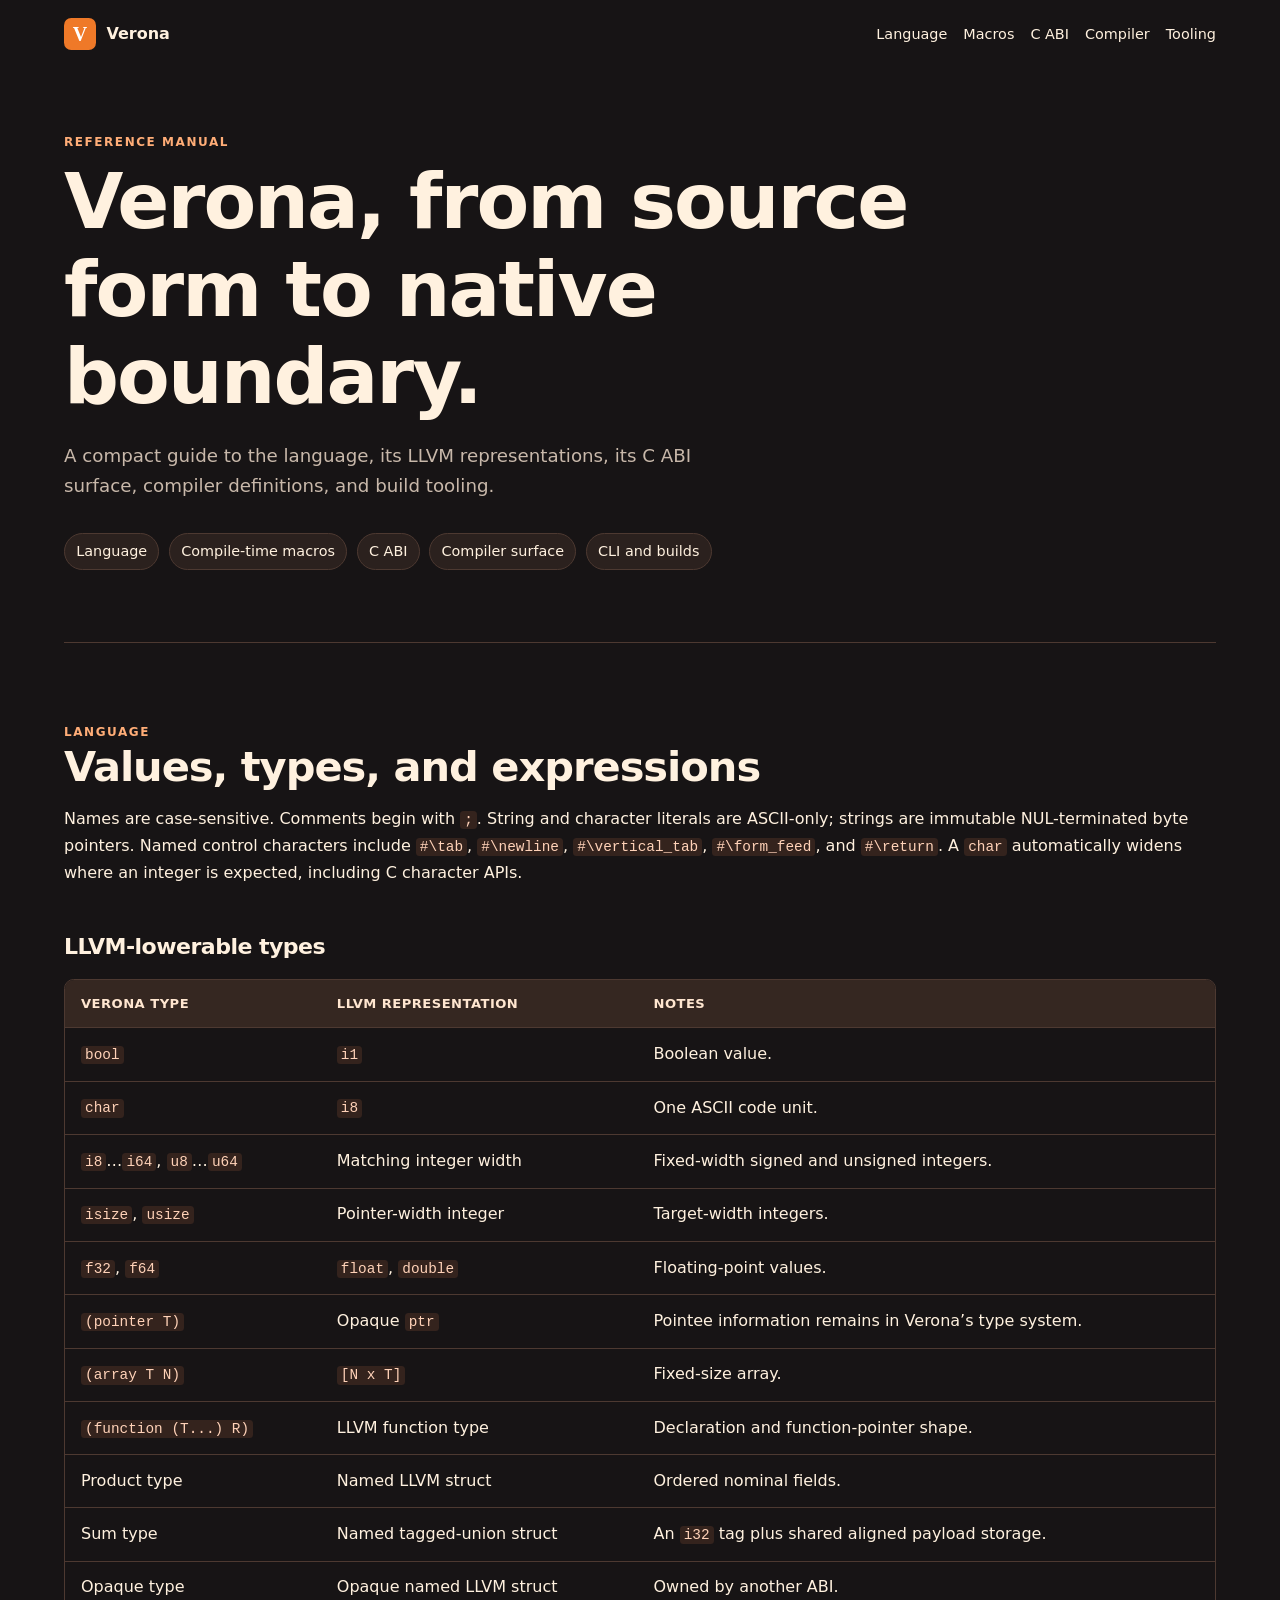
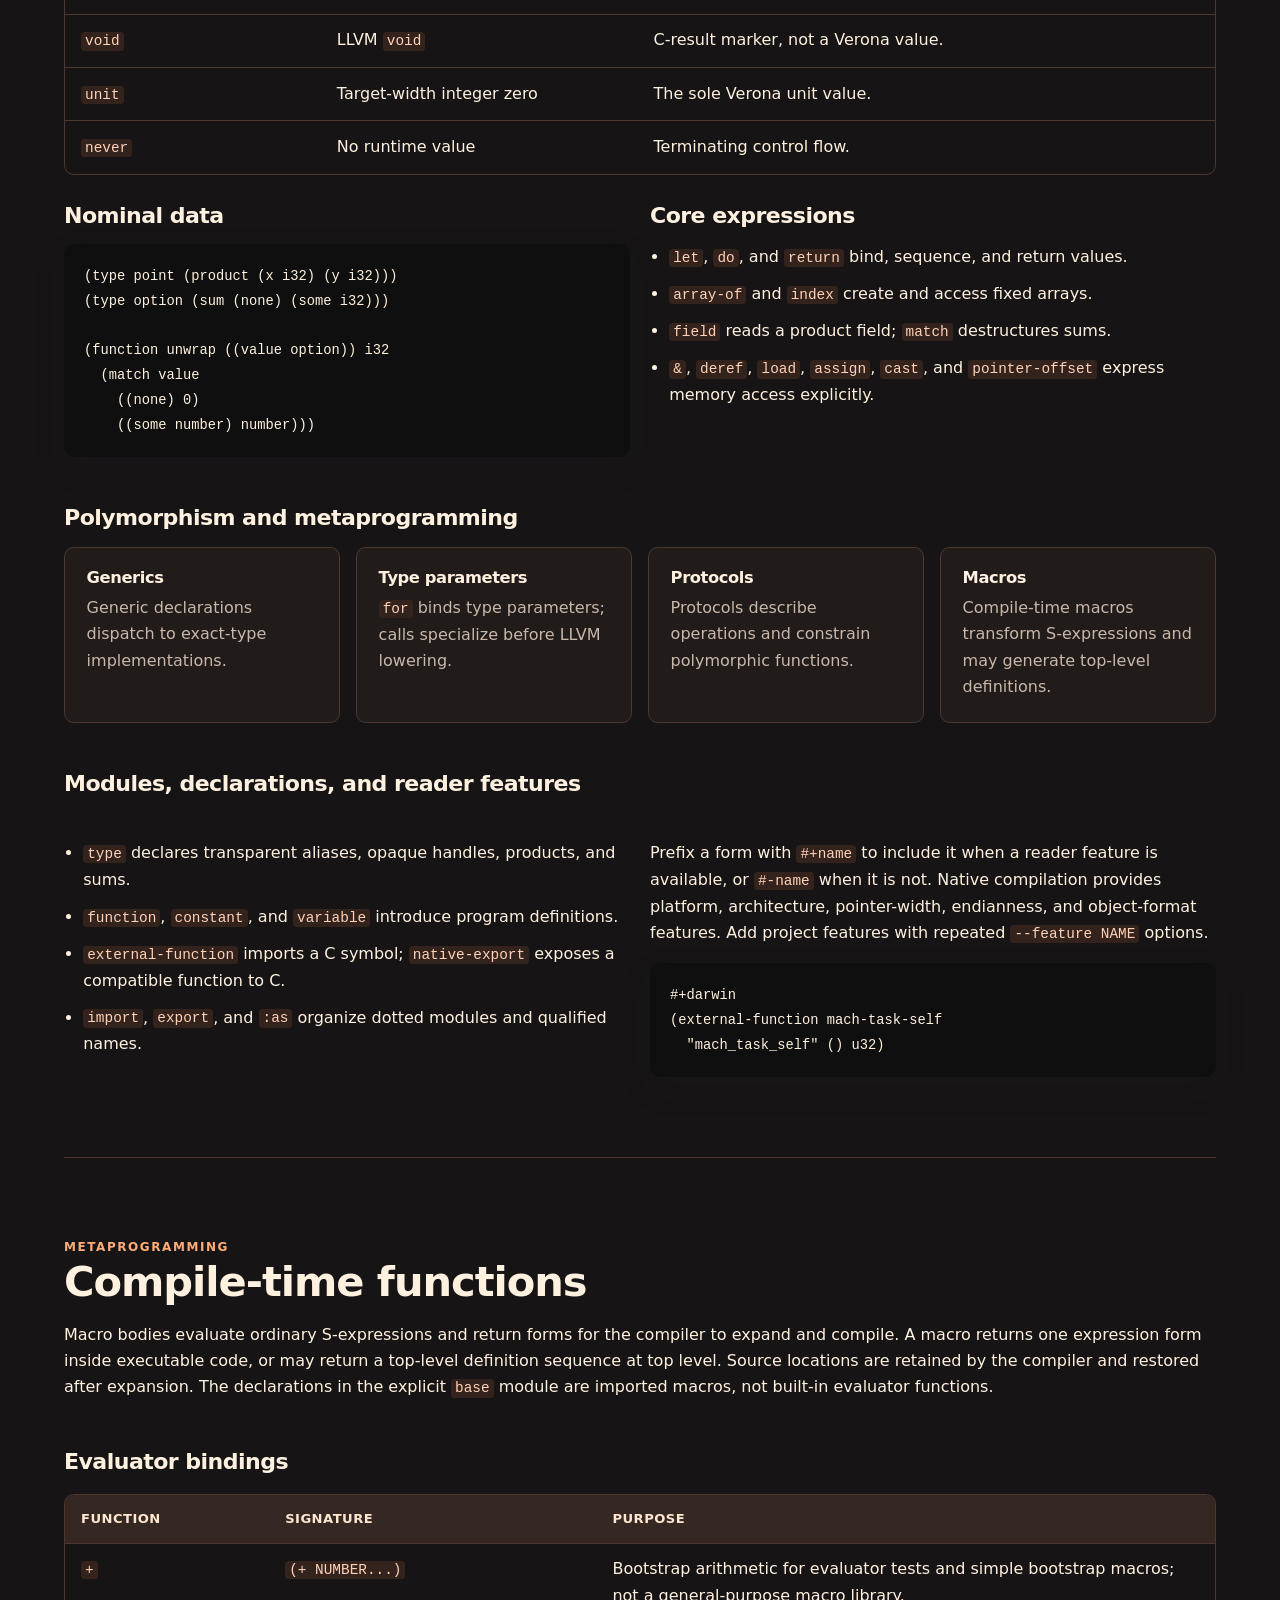
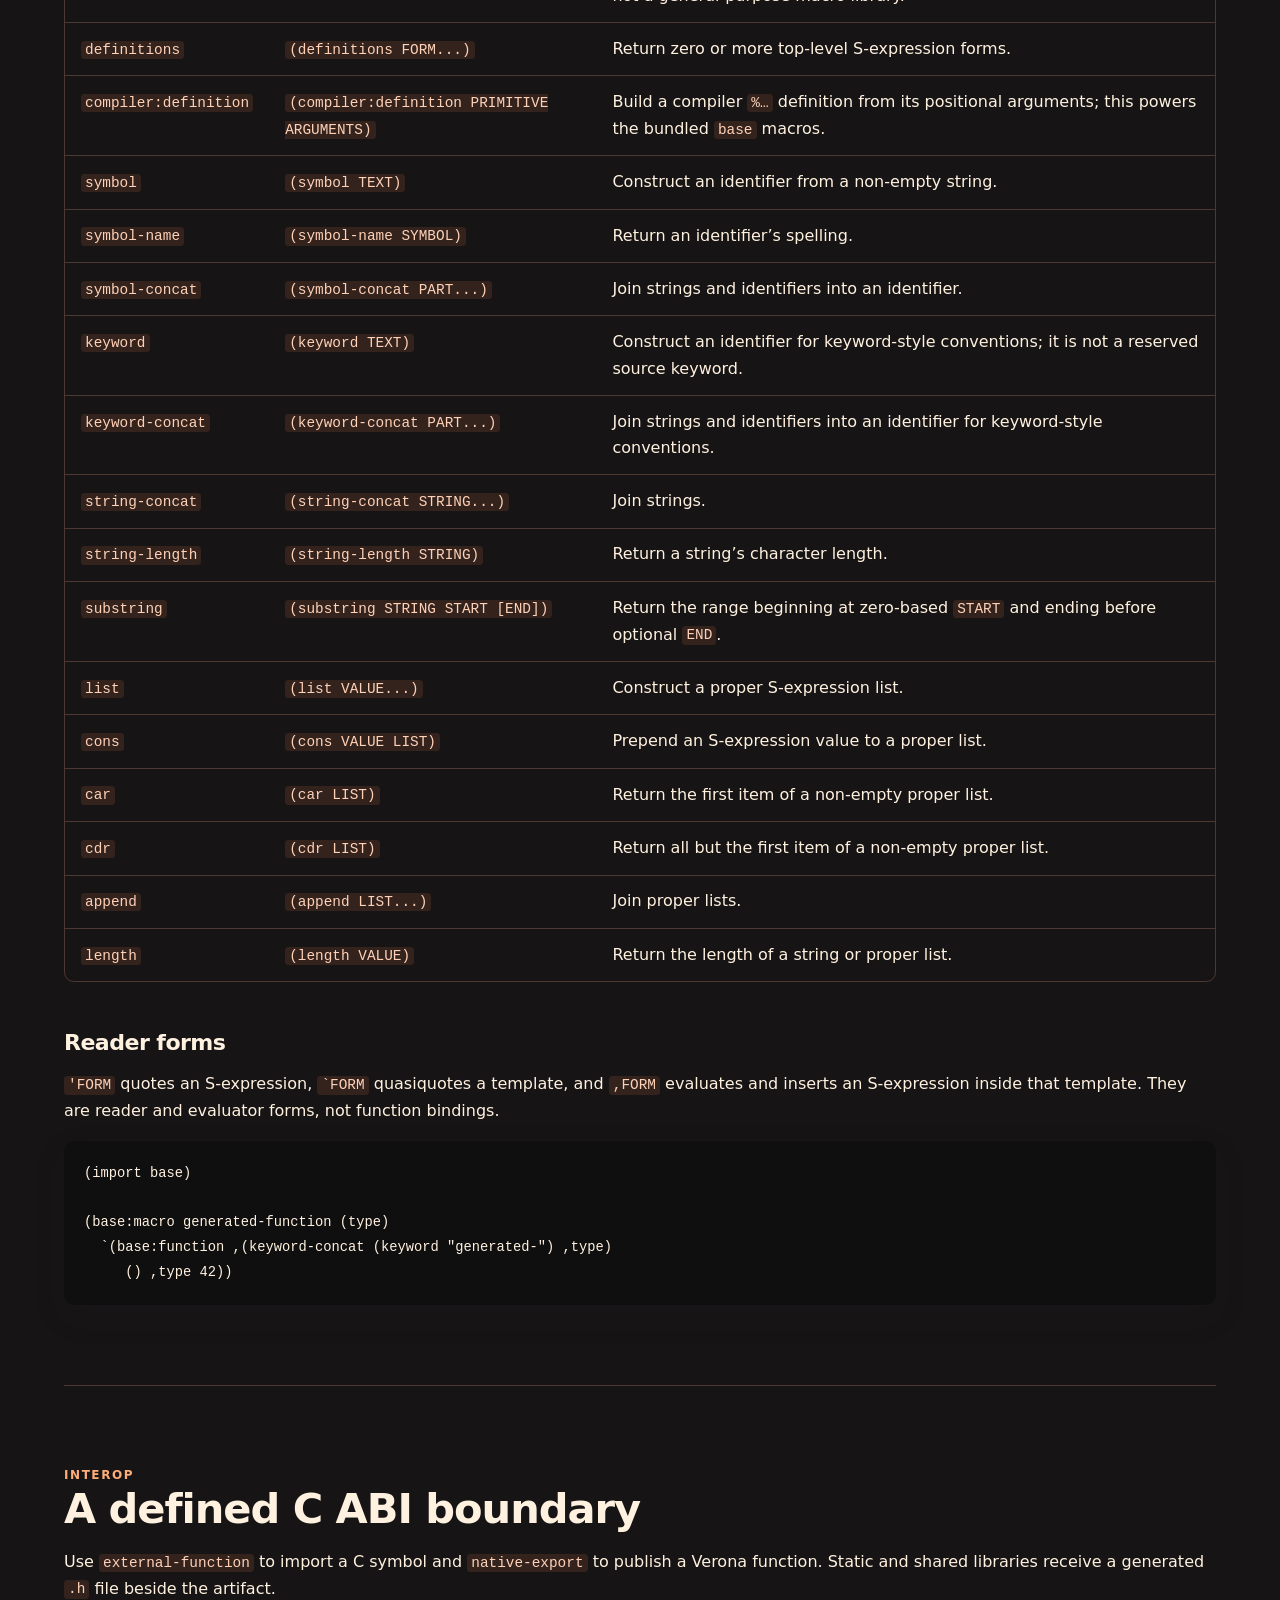
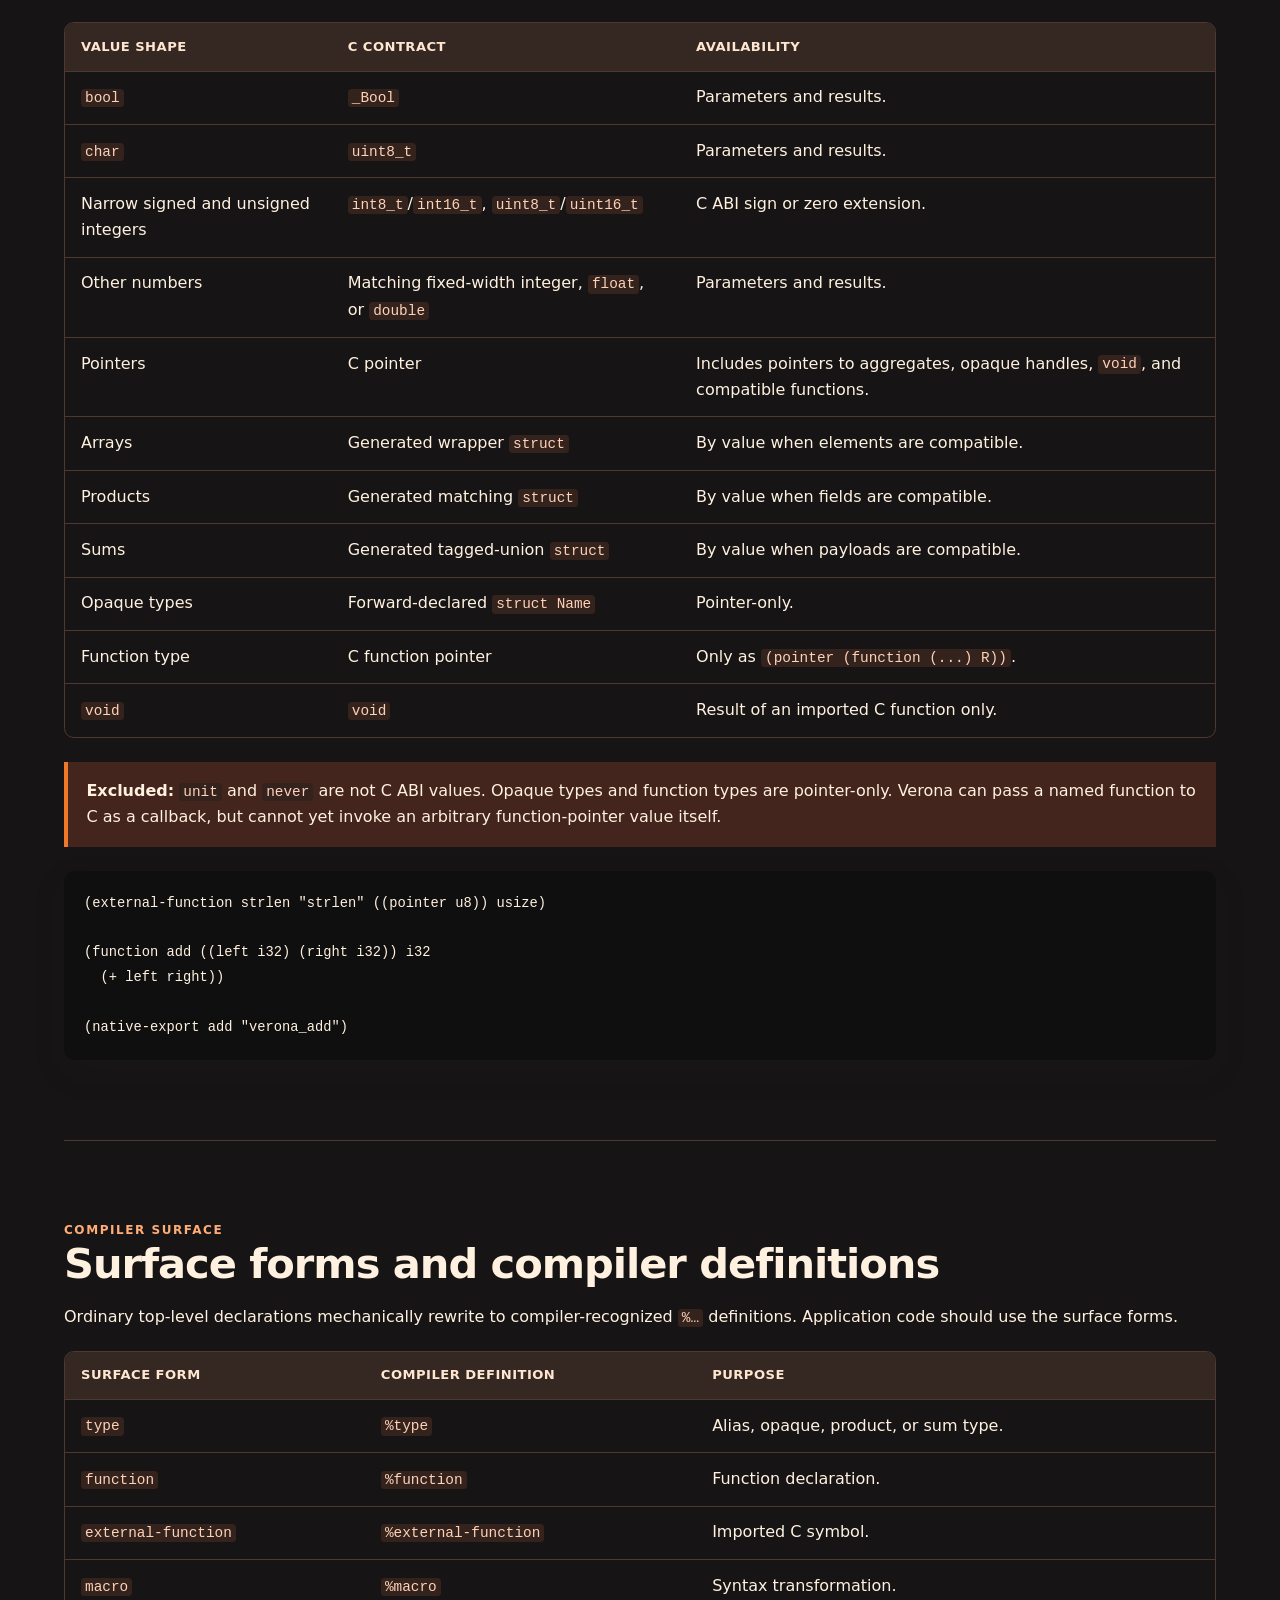
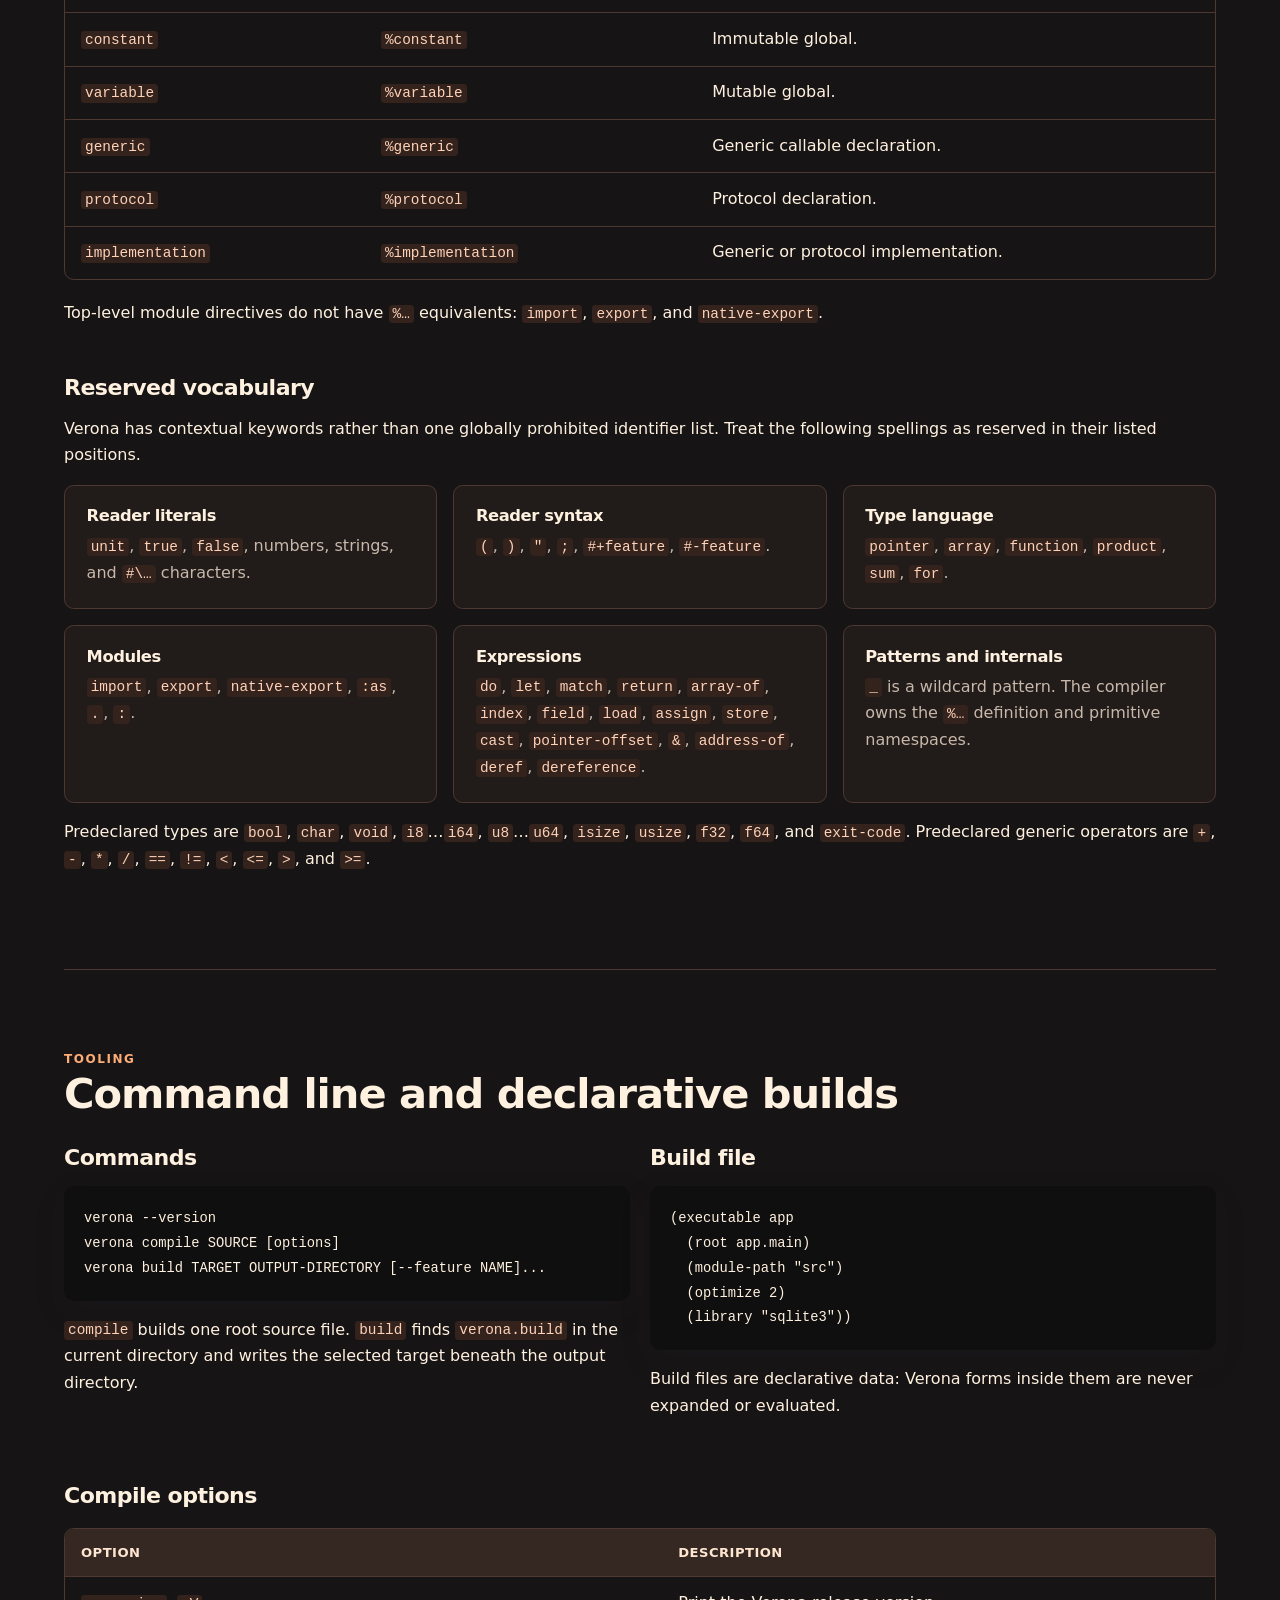
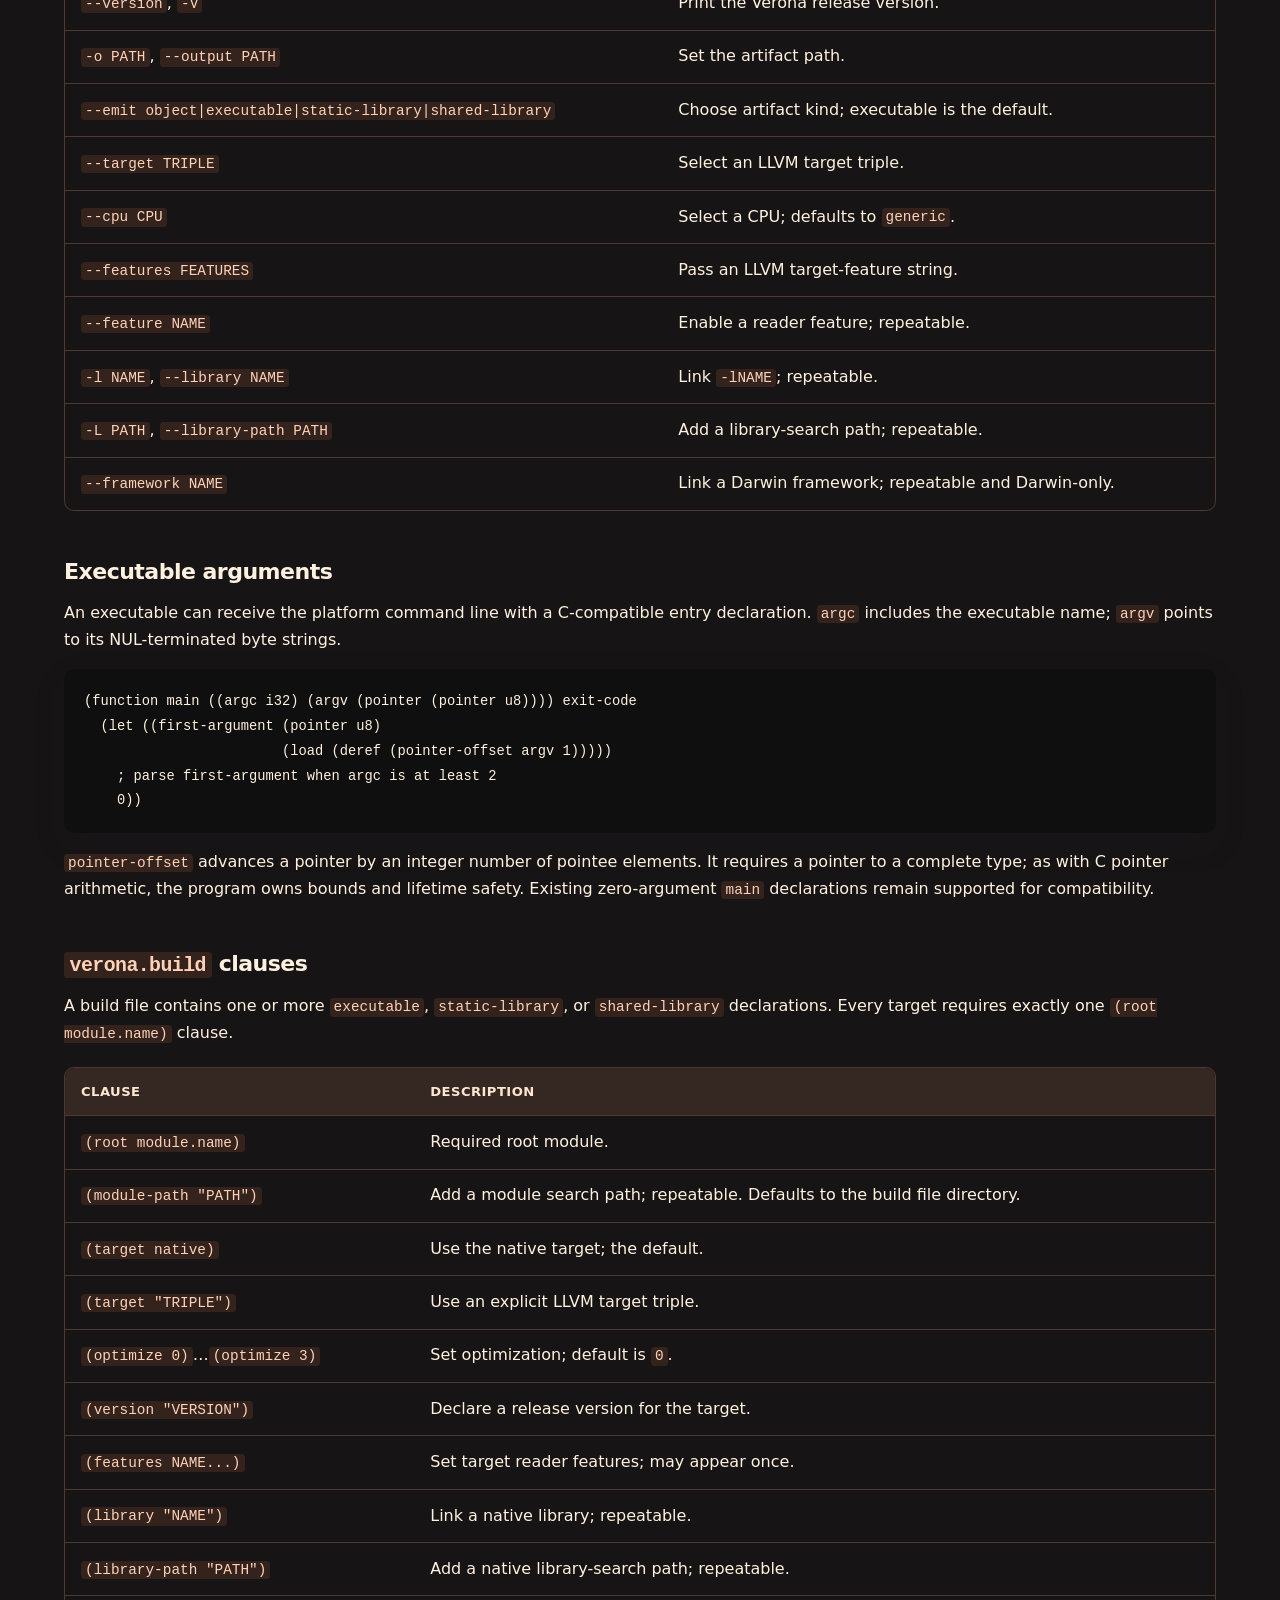
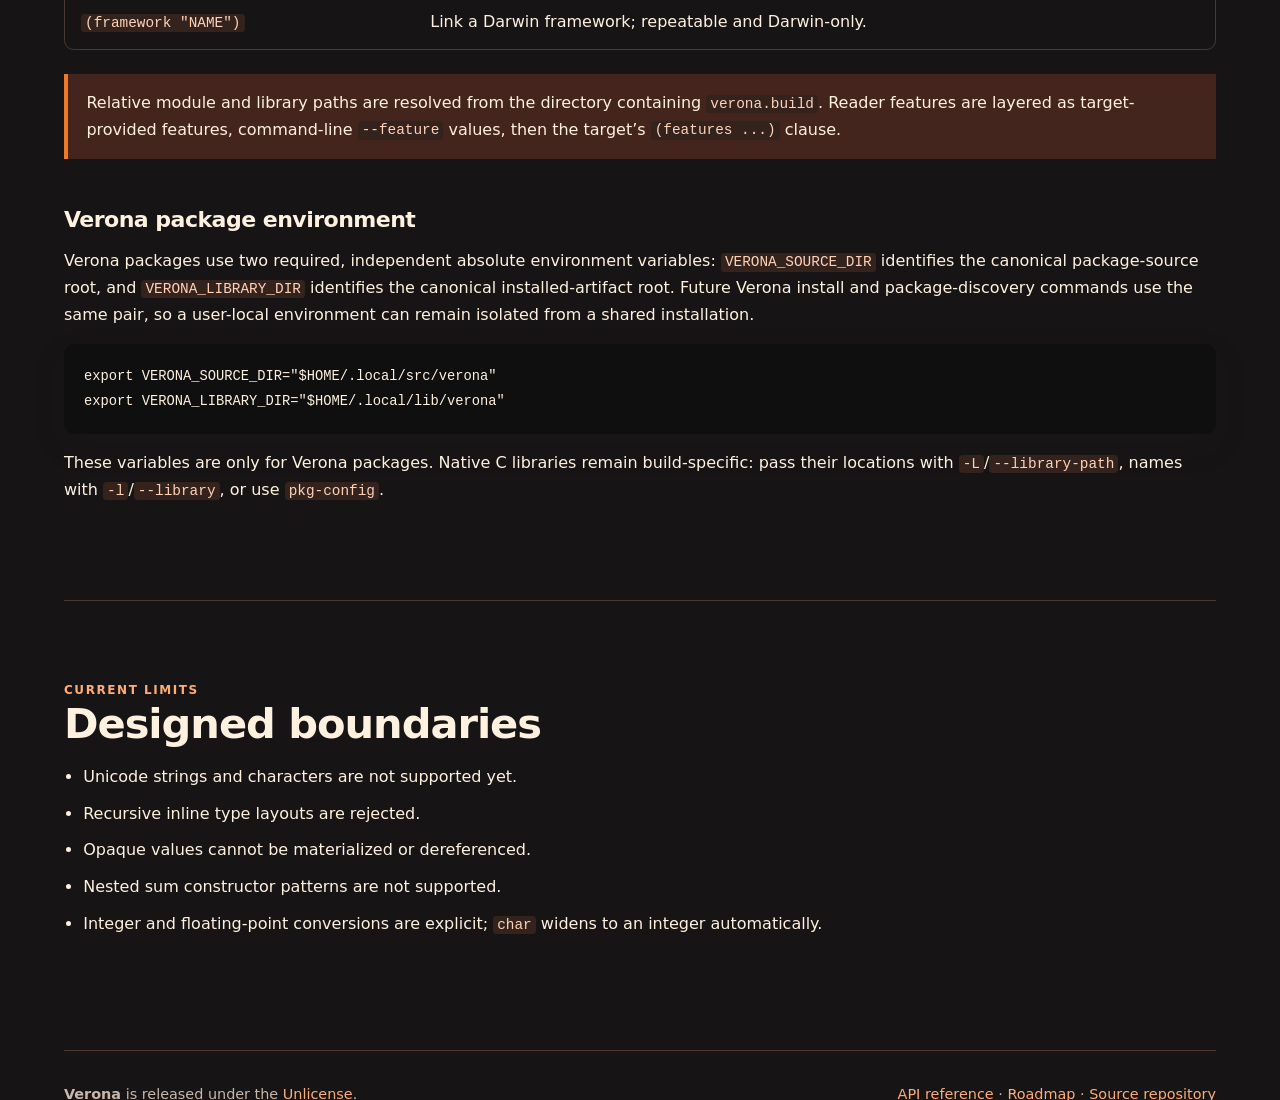
==== commit 9f524724: "Document named control characters" ====
--- a/manual/index.html
+++ b/manual/index.html
@@ -31,7 +31,7 @@
     <section class="section" id="language">
       <p class="eyebrow">Language</p>
       <h2>Values, types, and expressions</h2>
-      <p>Names are case-sensitive. Comments begin with <code>;</code>. String and character literals are ASCII-only; strings are immutable NUL-terminated byte pointers. Named control characters include <code>#\tab</code>, <code>#\newline</code>, and <code>#\return</code>. A <code>char</code> automatically widens where an integer is expected, including C character APIs.</p>
+      <p>Names are case-sensitive. Comments begin with <code>;</code>. String and character literals are ASCII-only; strings are immutable NUL-terminated byte pointers. Named control characters include <code>#\tab</code>, <code>#\newline</code>, <code>#\vertical_tab</code>, <code>#\form_feed</code>, and <code>#\return</code>. A <code>char</code> automatically widens where an integer is expected, including C character APIs.</p>
 
       <h3>LLVM-lowerable types</h3>
       <div class="table-scroll"><table>
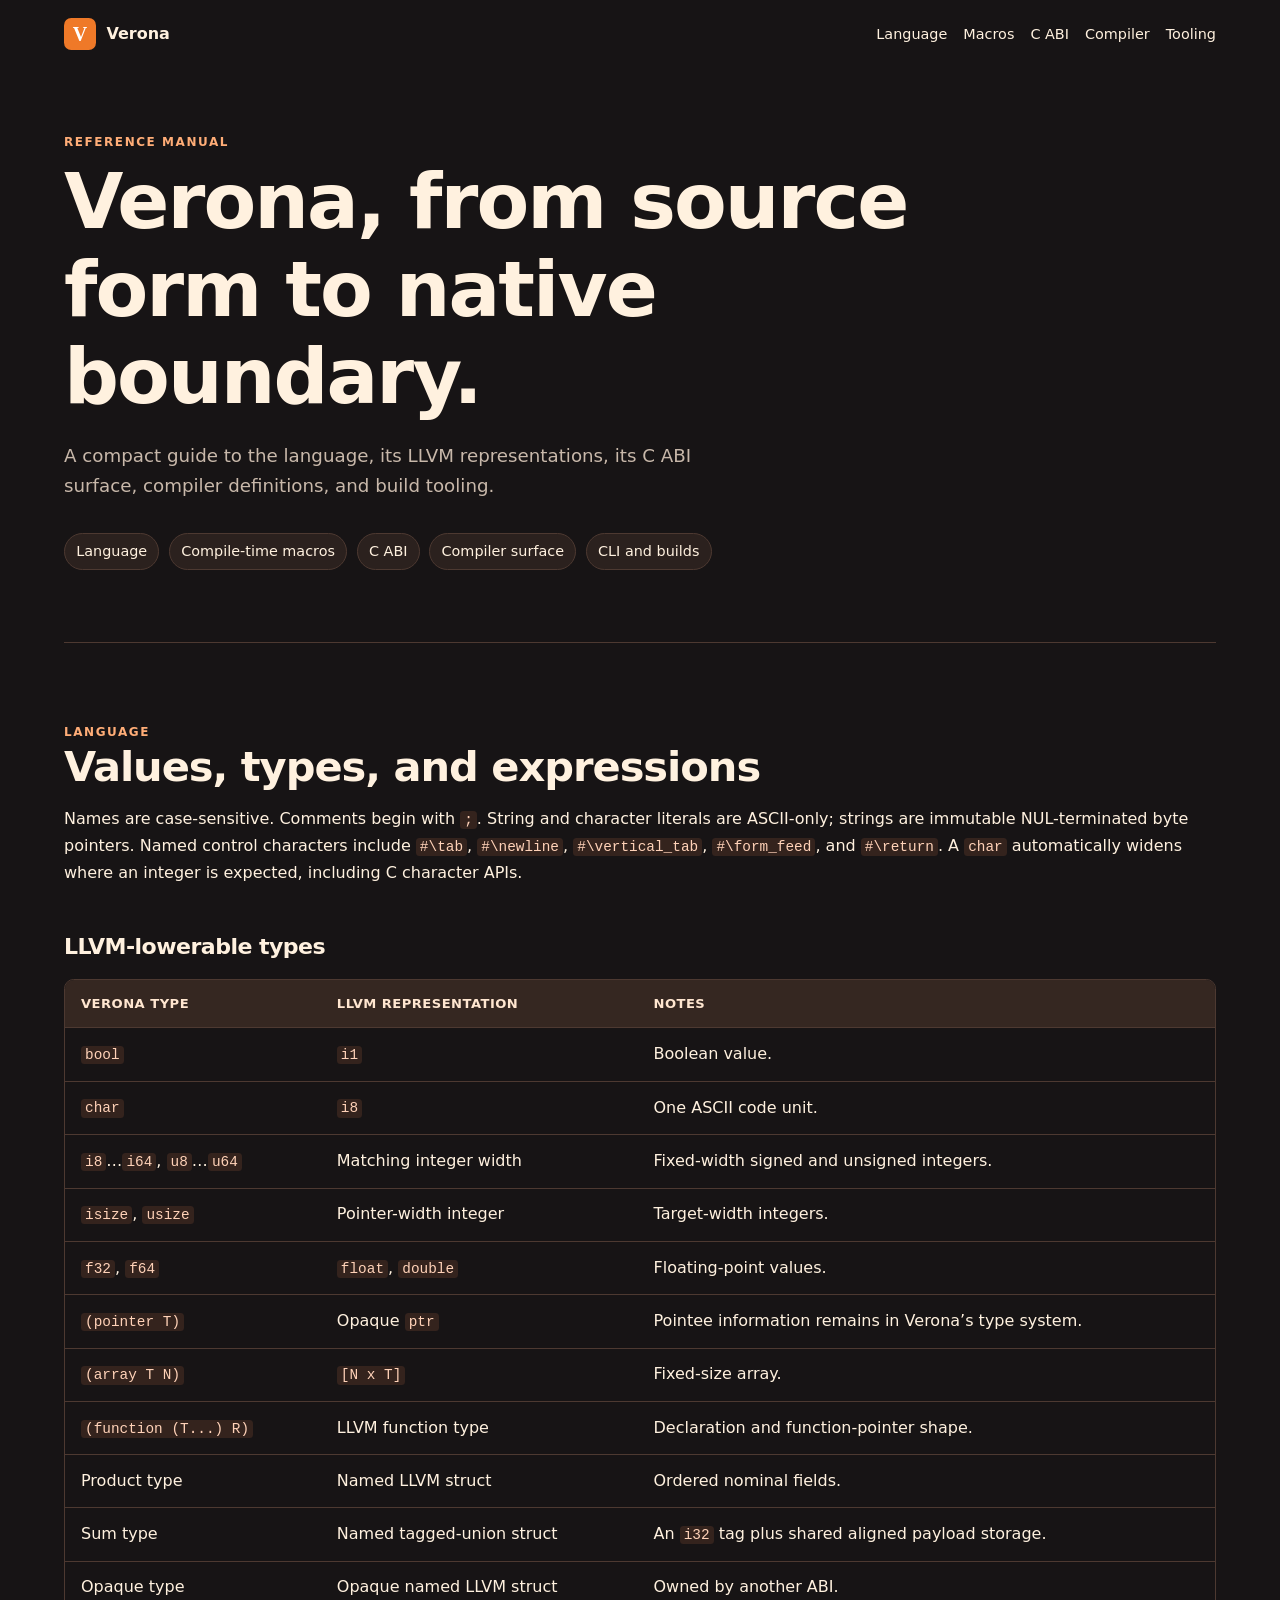
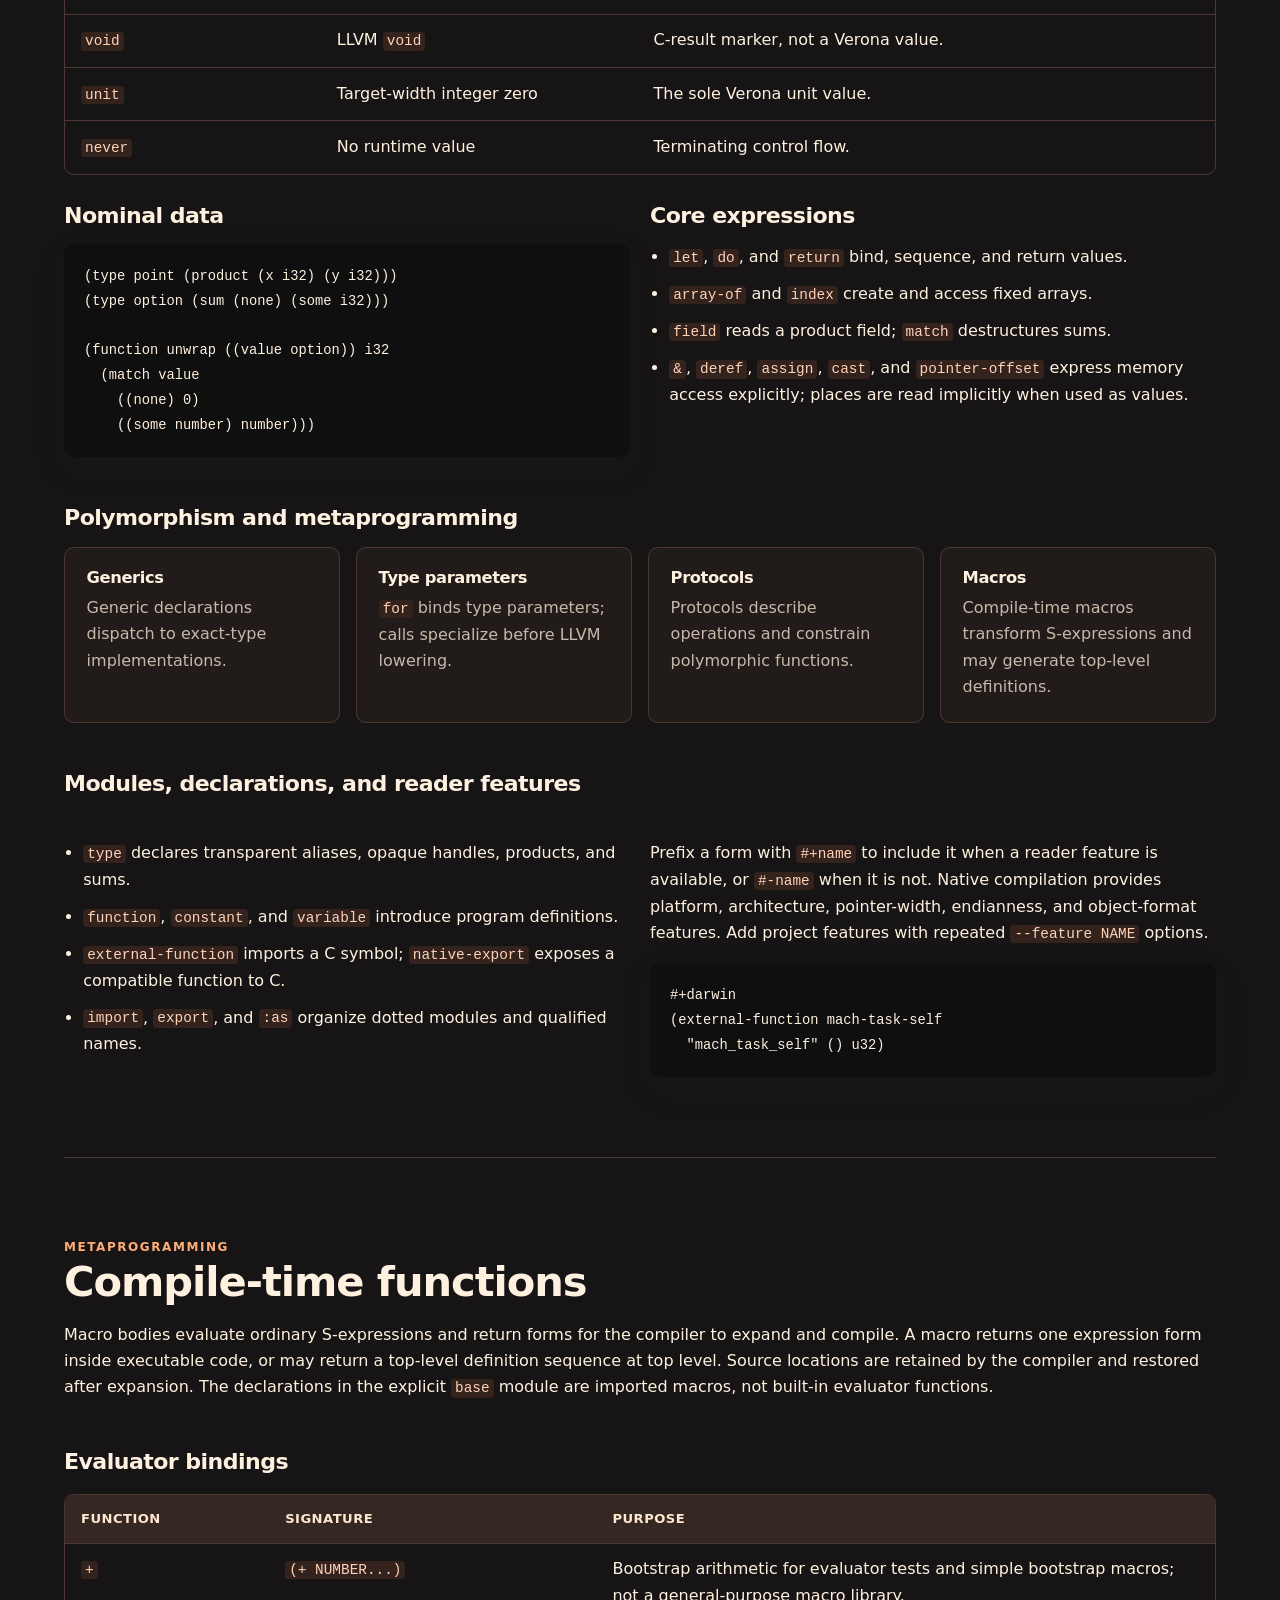
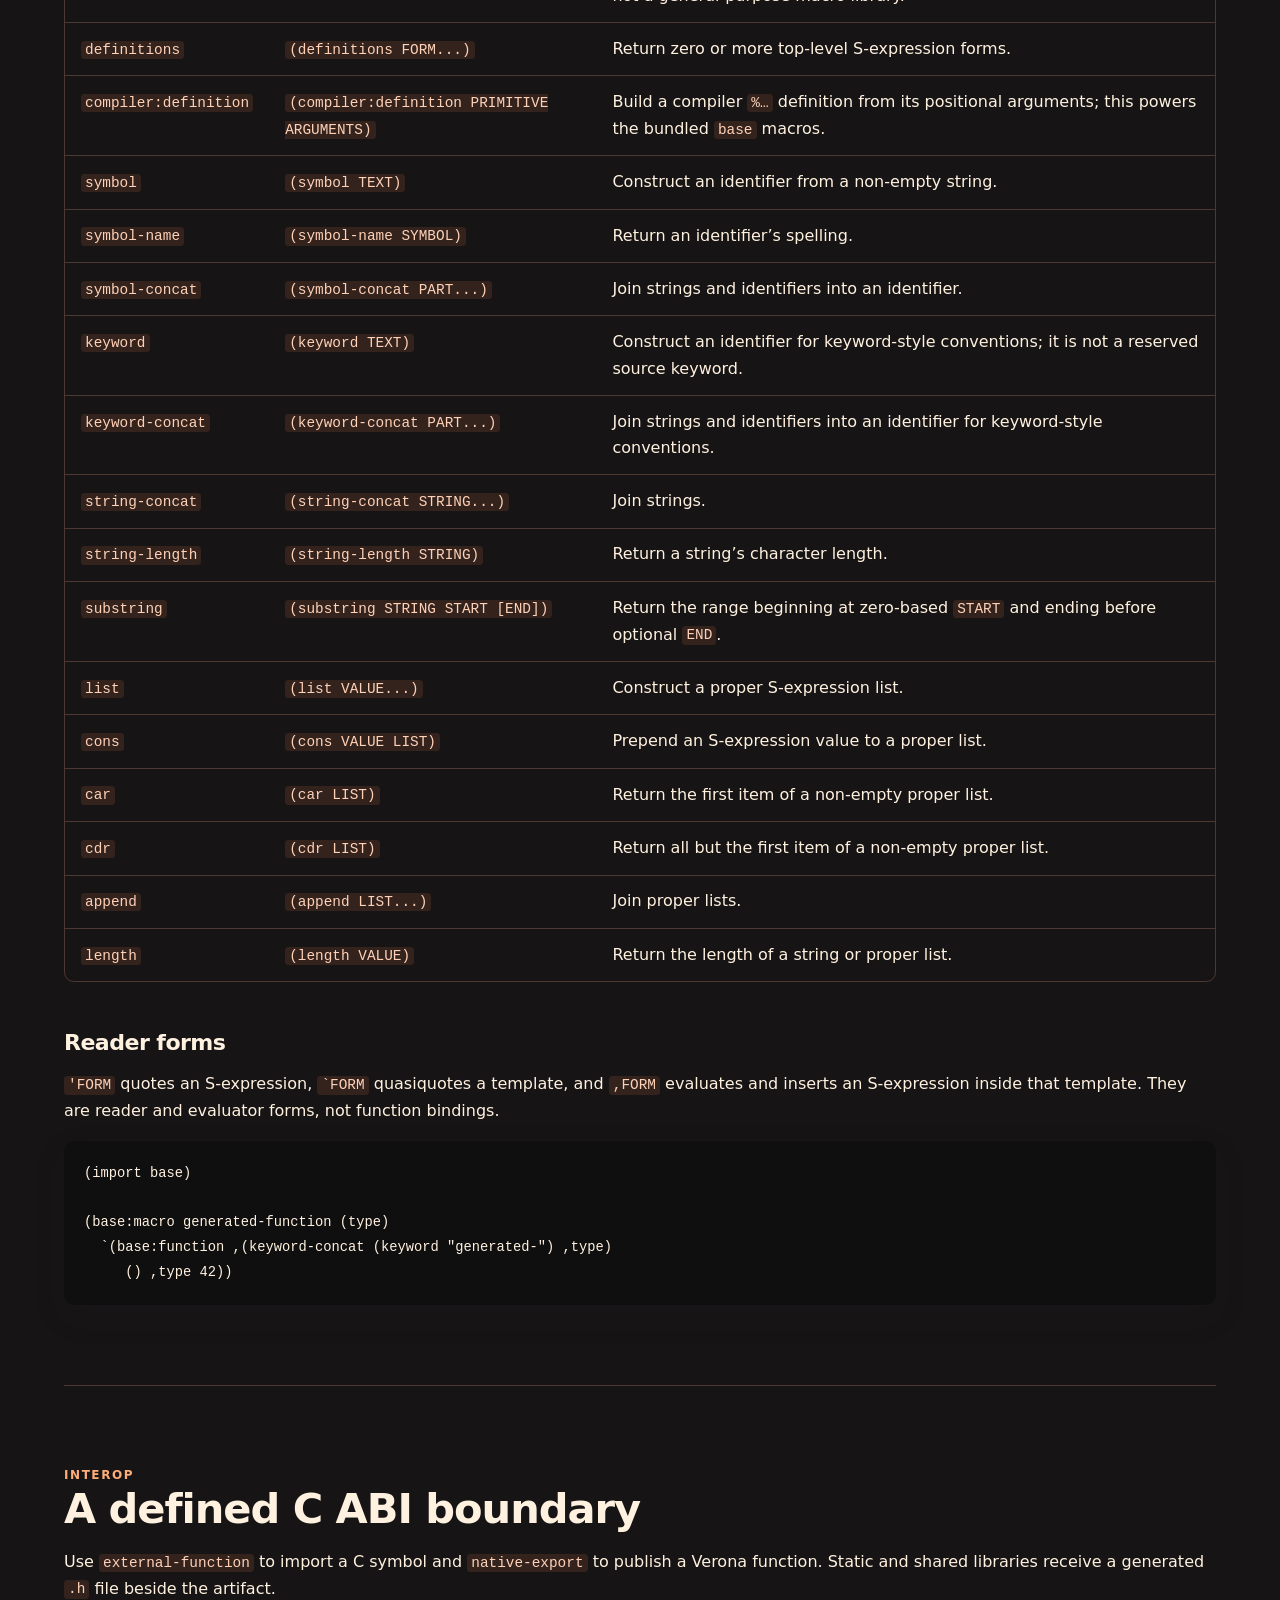
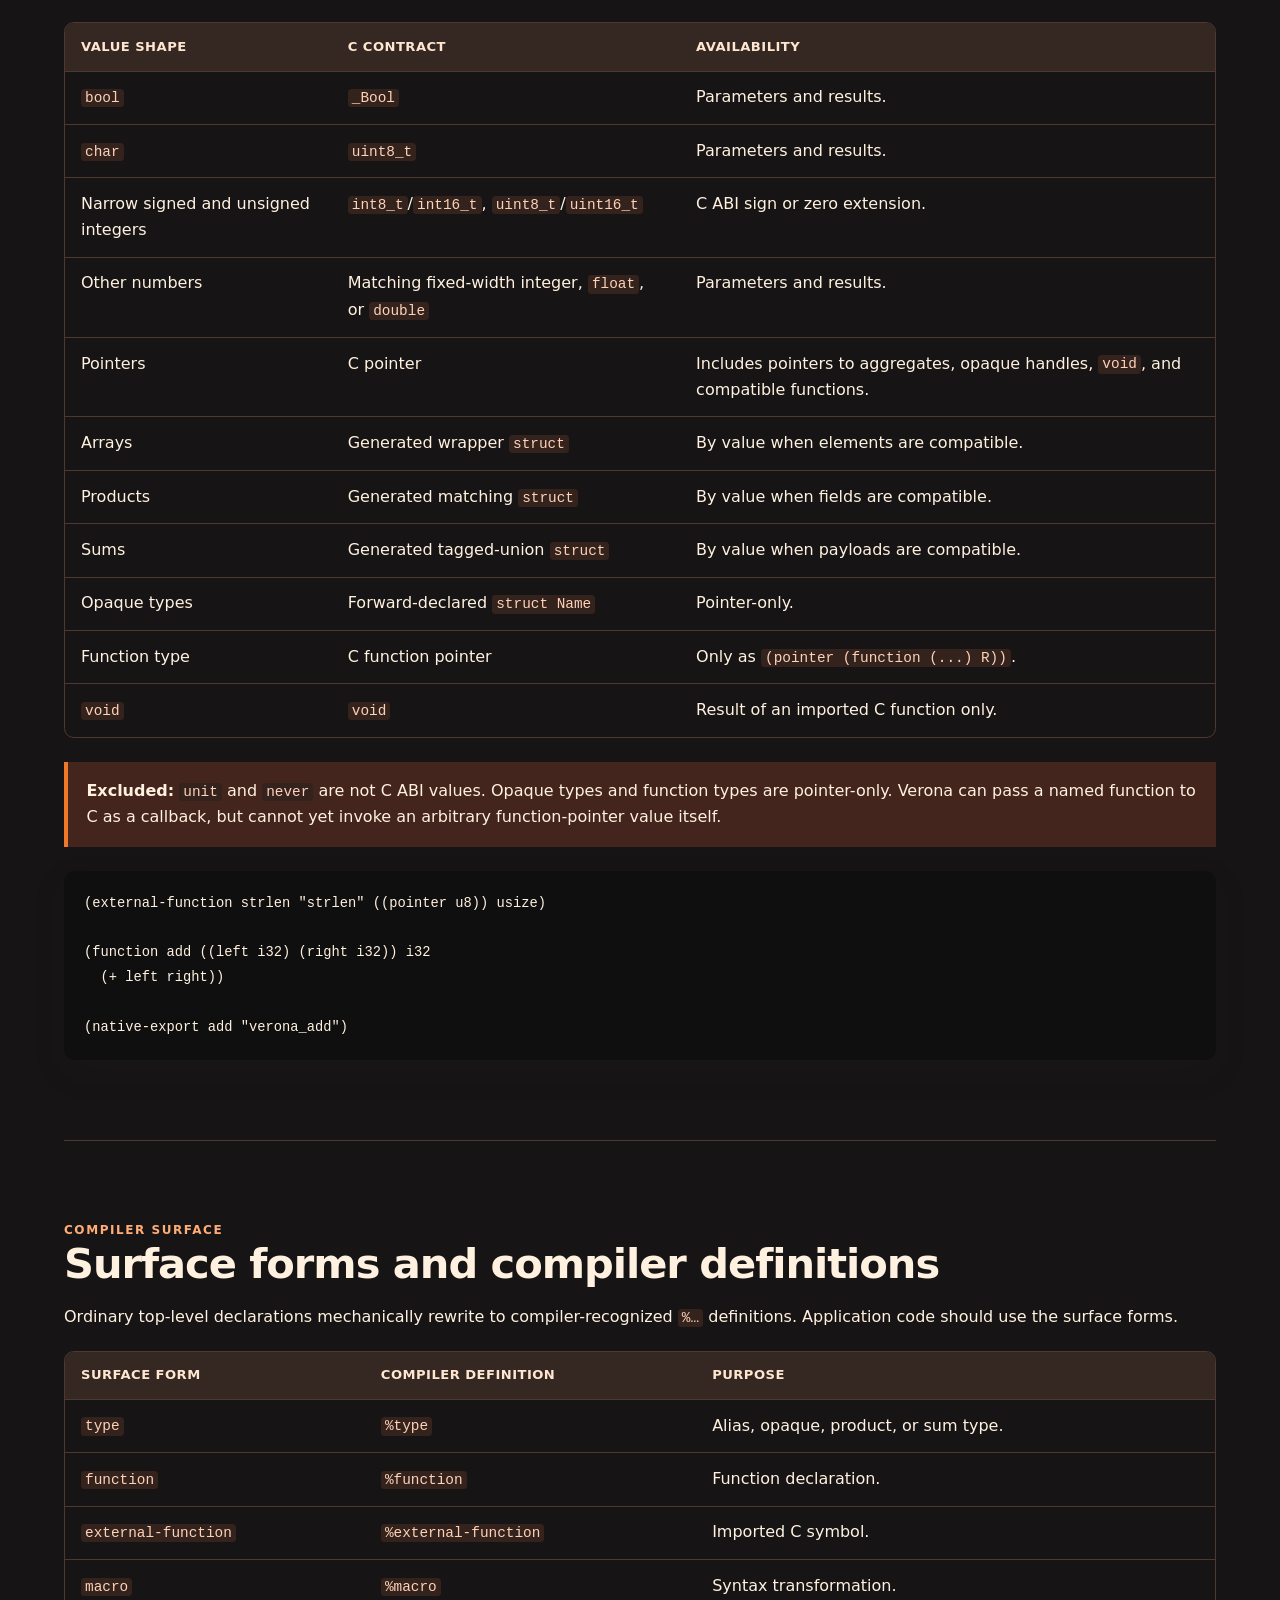
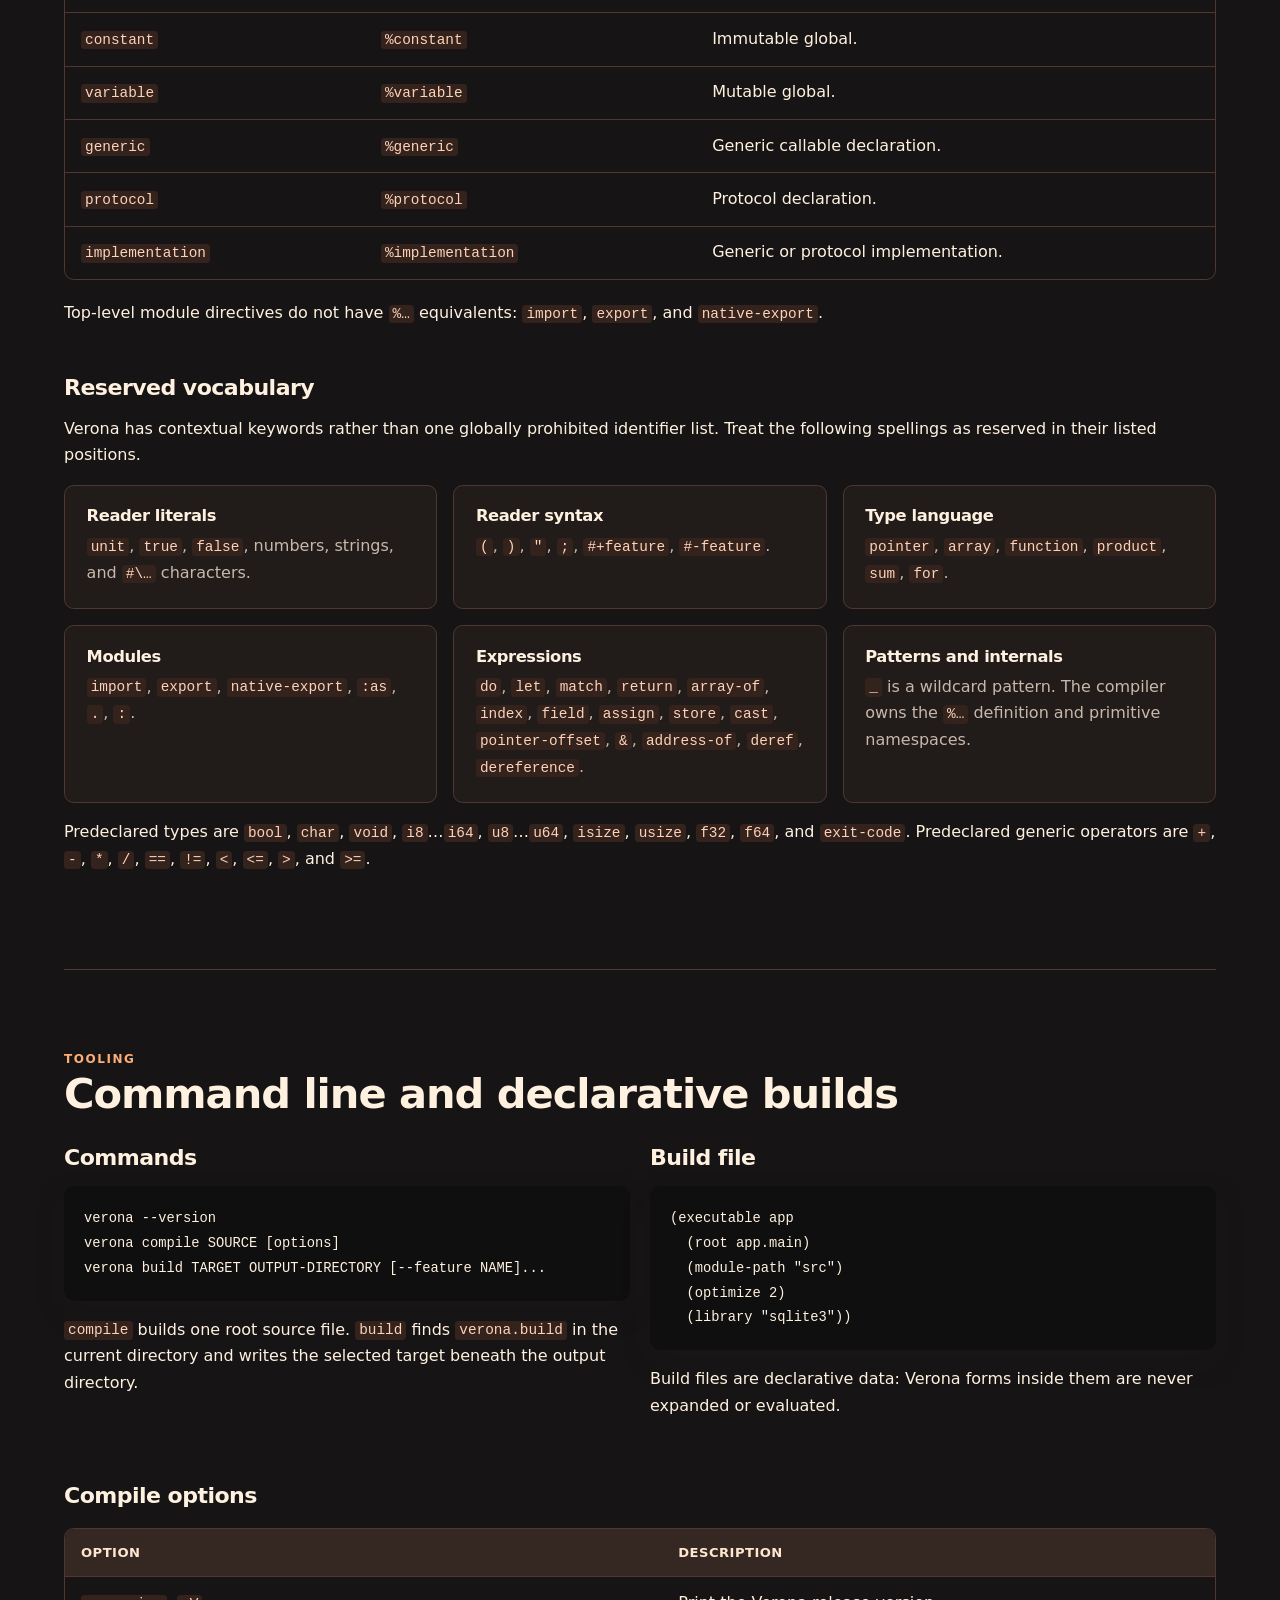
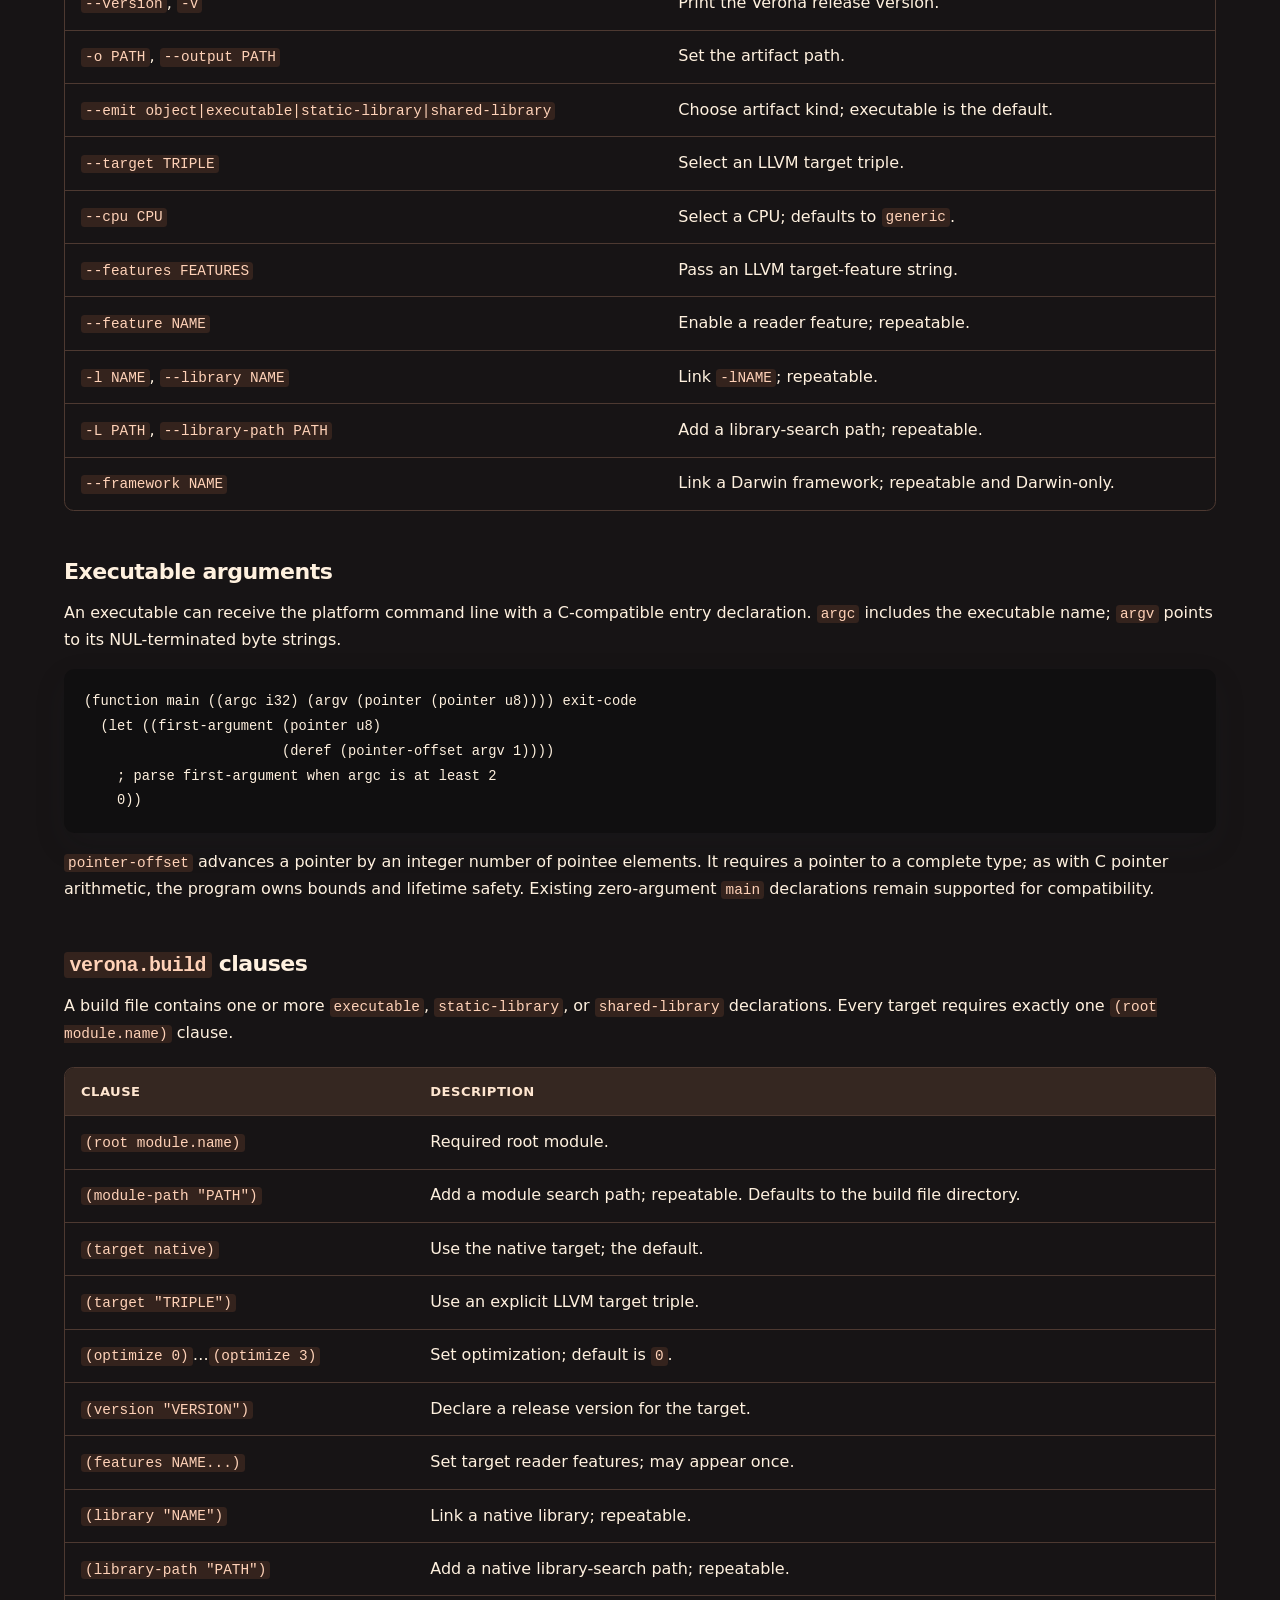
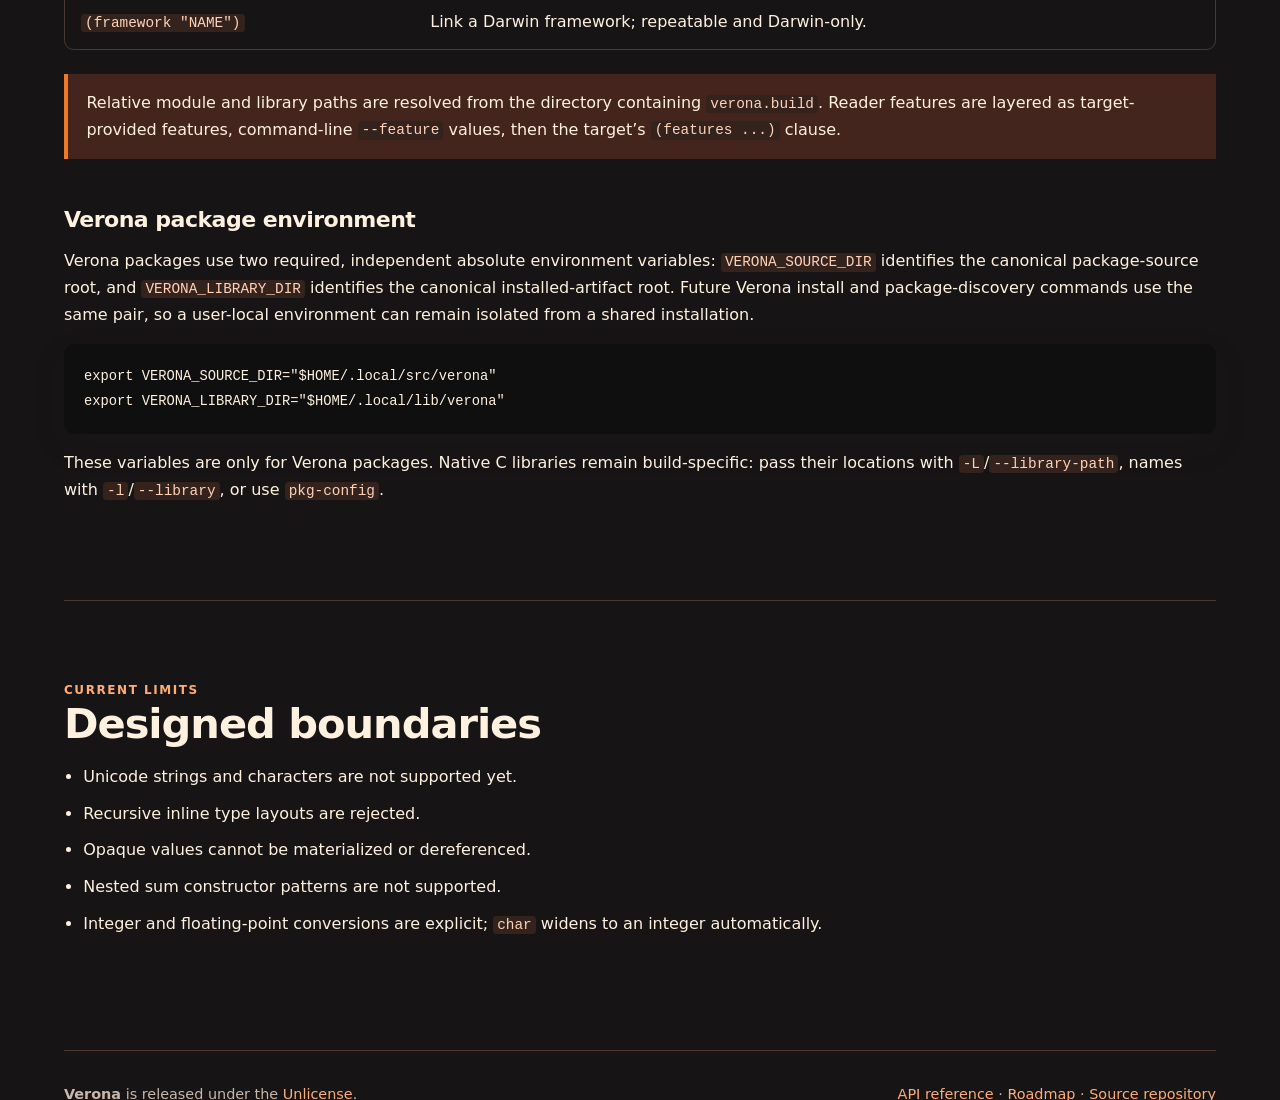
==== commit b09dc693: "Document implicit memory reads" ====
--- a/manual/index.html
+++ b/manual/index.html
@@ -62,7 +62,7 @@
   (match value
     ((none) 0)
     ((some number) number)))</code></pre></div>
-        <div><h3>Core expressions</h3><ul class="compact-list"><li><code>let</code>, <code>do</code>, and <code>return</code> bind, sequence, and return values.</li><li><code>array-of</code> and <code>index</code> create and access fixed arrays.</li><li><code>field</code> reads a product field; <code>match</code> destructures sums.</li><li><code>&amp;</code>, <code>deref</code>, <code>load</code>, <code>assign</code>, <code>cast</code>, and <code>pointer-offset</code> express memory access explicitly.</li></ul></div>
+        <div><h3>Core expressions</h3><ul class="compact-list"><li><code>let</code>, <code>do</code>, and <code>return</code> bind, sequence, and return values.</li><li><code>array-of</code> and <code>index</code> create and access fixed arrays.</li><li><code>field</code> reads a product field; <code>match</code> destructures sums.</li><li><code>&amp;</code>, <code>deref</code>, <code>assign</code>, <code>cast</code>, and <code>pointer-offset</code> express memory access explicitly; places are read implicitly when used as values.</li></ul></div>
       </div>
       <h3>Polymorphism and metaprogramming</h3>
       <div class="feature-grid"><article><h4>Generics</h4><p>Generic declarations dispatch to exact-type implementations.</p></article><article><h4>Type parameters</h4><p><code>for</code> binds type parameters; calls specialize before LLVM lowering.</p></article><article><h4>Protocols</h4><p>Protocols describe operations and constrain polymorphic functions.</p></article><article><h4>Macros</h4><p>Compile-time macros transform S-expressions and may generate top-level definitions.</p></article></div>
@@ -144,7 +144,7 @@
       <p>Top-level module directives do not have <code>%…</code> equivalents: <code>import</code>, <code>export</code>, and <code>native-export</code>.</p>
       <h3>Reserved vocabulary</h3>
       <p>Verona has contextual keywords rather than one globally prohibited identifier list. Treat the following spellings as reserved in their listed positions.</p>
-      <div class="reserved-grid"><article><h4>Reader literals</h4><p><code>unit</code>, <code>true</code>, <code>false</code>, numbers, strings, and <code>#\…</code> characters.</p></article><article><h4>Reader syntax</h4><p><code>(</code>, <code>)</code>, <code>"</code>, <code>;</code>, <code>#+feature</code>, <code>#-feature</code>.</p></article><article><h4>Type language</h4><p><code>pointer</code>, <code>array</code>, <code>function</code>, <code>product</code>, <code>sum</code>, <code>for</code>.</p></article><article><h4>Modules</h4><p><code>import</code>, <code>export</code>, <code>native-export</code>, <code>:as</code>, <code>.</code>, <code>:</code>.</p></article><article><h4>Expressions</h4><p><code>do</code>, <code>let</code>, <code>match</code>, <code>return</code>, <code>array-of</code>, <code>index</code>, <code>field</code>, <code>load</code>, <code>assign</code>, <code>store</code>, <code>cast</code>, <code>pointer-offset</code>, <code>&amp;</code>, <code>address-of</code>, <code>deref</code>, <code>dereference</code>.</p></article><article><h4>Patterns and internals</h4><p><code>_</code> is a wildcard pattern. The compiler owns the <code>%…</code> definition and primitive namespaces.</p></article></div>
+      <div class="reserved-grid"><article><h4>Reader literals</h4><p><code>unit</code>, <code>true</code>, <code>false</code>, numbers, strings, and <code>#\…</code> characters.</p></article><article><h4>Reader syntax</h4><p><code>(</code>, <code>)</code>, <code>"</code>, <code>;</code>, <code>#+feature</code>, <code>#-feature</code>.</p></article><article><h4>Type language</h4><p><code>pointer</code>, <code>array</code>, <code>function</code>, <code>product</code>, <code>sum</code>, <code>for</code>.</p></article><article><h4>Modules</h4><p><code>import</code>, <code>export</code>, <code>native-export</code>, <code>:as</code>, <code>.</code>, <code>:</code>.</p></article><article><h4>Expressions</h4><p><code>do</code>, <code>let</code>, <code>match</code>, <code>return</code>, <code>array-of</code>, <code>index</code>, <code>field</code>, <code>assign</code>, <code>store</code>, <code>cast</code>, <code>pointer-offset</code>, <code>&amp;</code>, <code>address-of</code>, <code>deref</code>, <code>dereference</code>.</p></article><article><h4>Patterns and internals</h4><p><code>_</code> is a wildcard pattern. The compiler owns the <code>%…</code> definition and primitive namespaces.</p></article></div>
       <p>Predeclared types are <code>bool</code>, <code>char</code>, <code>void</code>, <code>i8</code>…<code>i64</code>, <code>u8</code>…<code>u64</code>, <code>isize</code>, <code>usize</code>, <code>f32</code>, <code>f64</code>, and <code>exit-code</code>. Predeclared generic operators are <code>+</code>, <code>-</code>, <code>*</code>, <code>/</code>, <code>==</code>, <code>!=</code>, <code>&lt;</code>, <code>&lt;=</code>, <code>&gt;</code>, and <code>&gt;=</code>.</p>
     </section>
 
@@ -166,7 +166,7 @@
       <p>An executable can receive the platform command line with a C-compatible entry declaration. <code>argc</code> includes the executable name; <code>argv</code> points to its NUL-terminated byte strings.</p>
       <pre><code>(function main ((argc i32) (argv (pointer (pointer u8)))) exit-code
   (let ((first-argument (pointer u8)
-                        (load (deref (pointer-offset argv 1)))))
+                        (deref (pointer-offset argv 1))))
     ; parse first-argument when argc is at least 2
     0))</code></pre>
       <p><code>pointer-offset</code> advances a pointer by an integer number of pointee elements. It requires a pointer to a complete type; as with C pointer arithmetic, the program owns bounds and lifetime safety. Existing zero-argument <code>main</code> declarations remain supported for compatibility.</p>
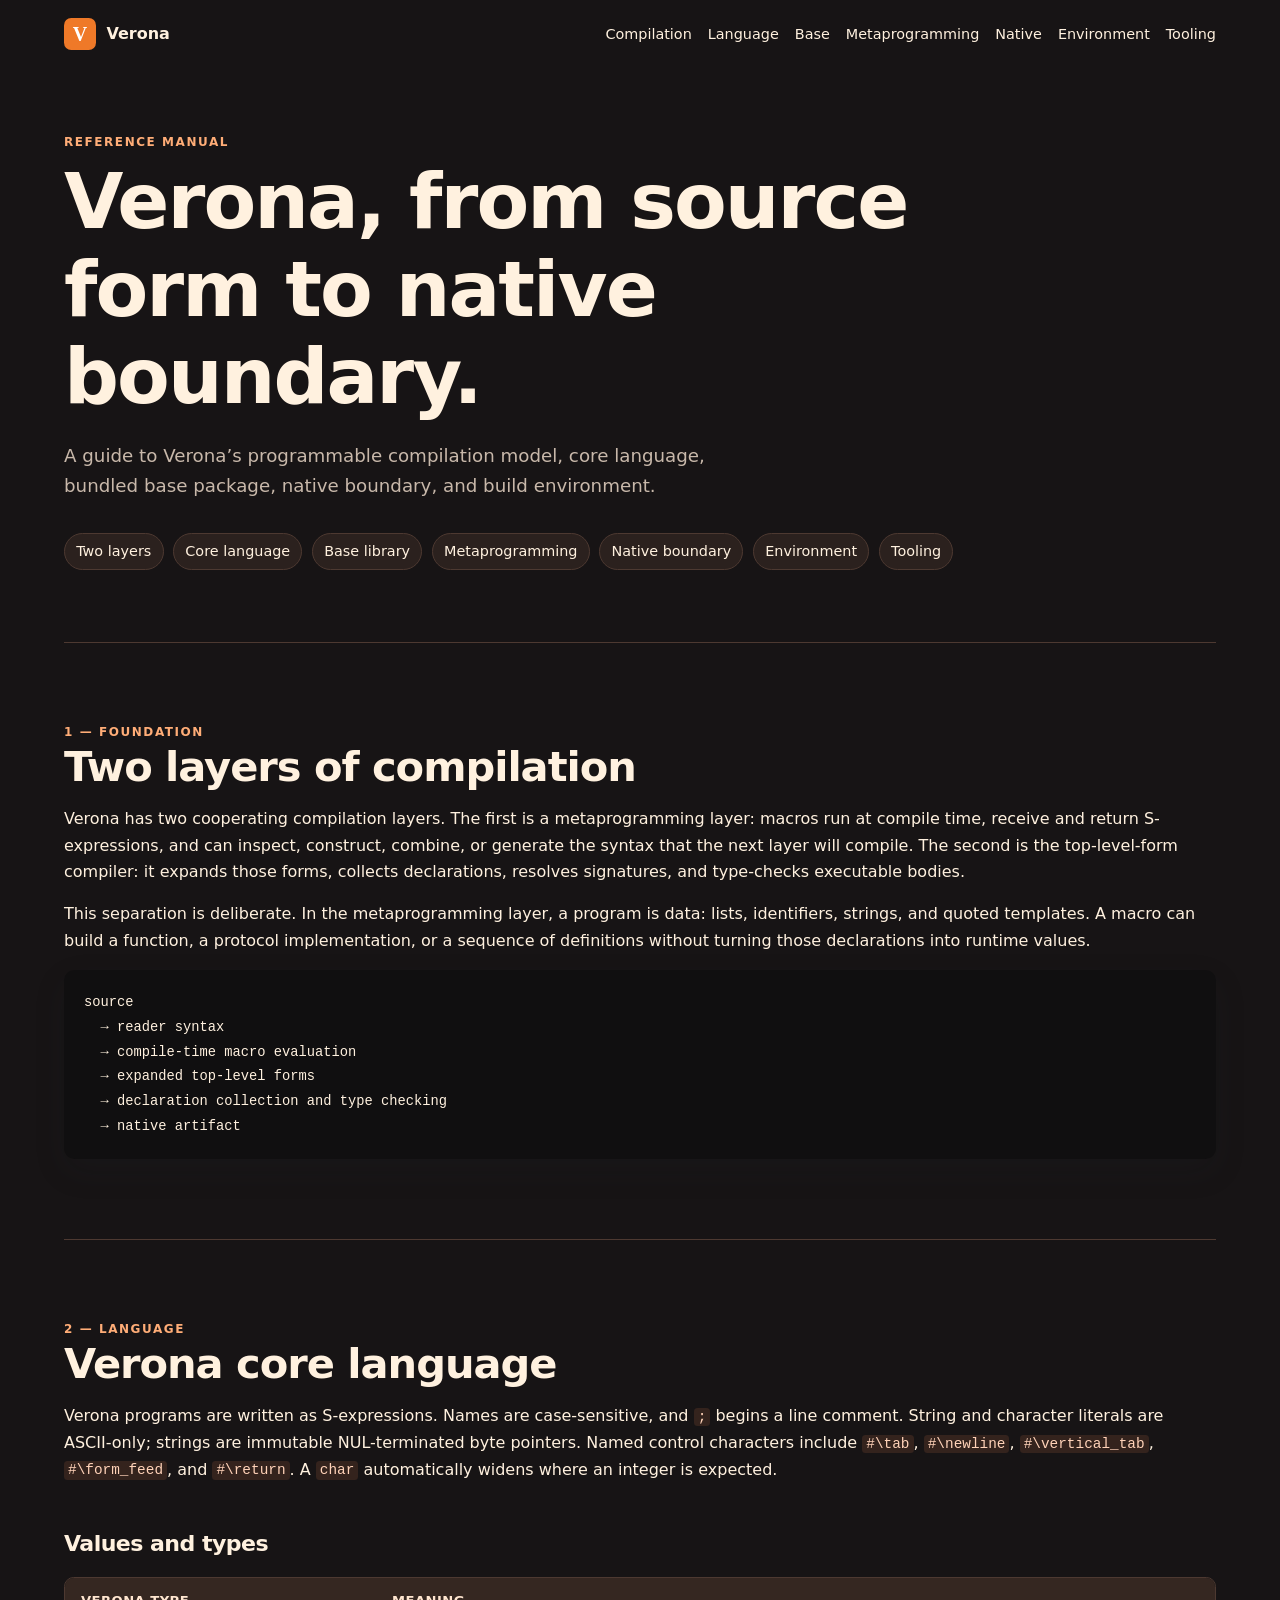
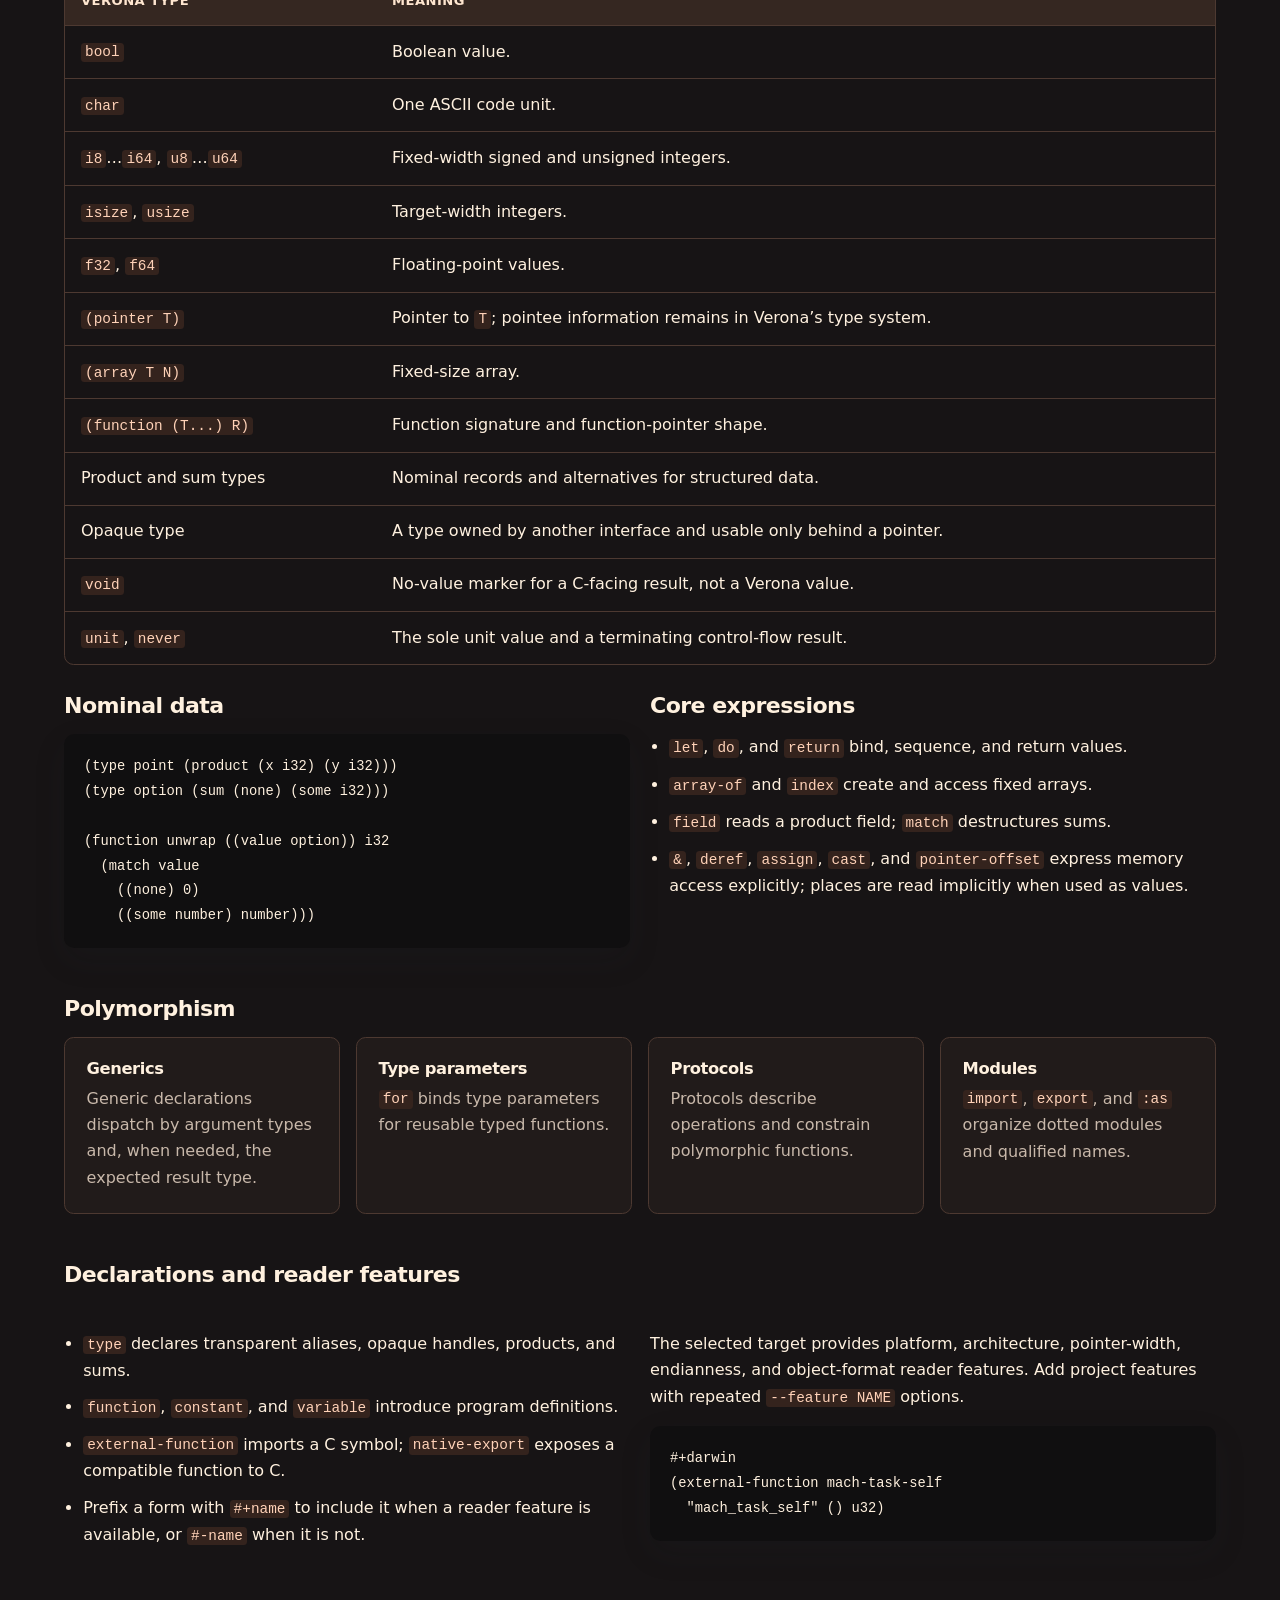
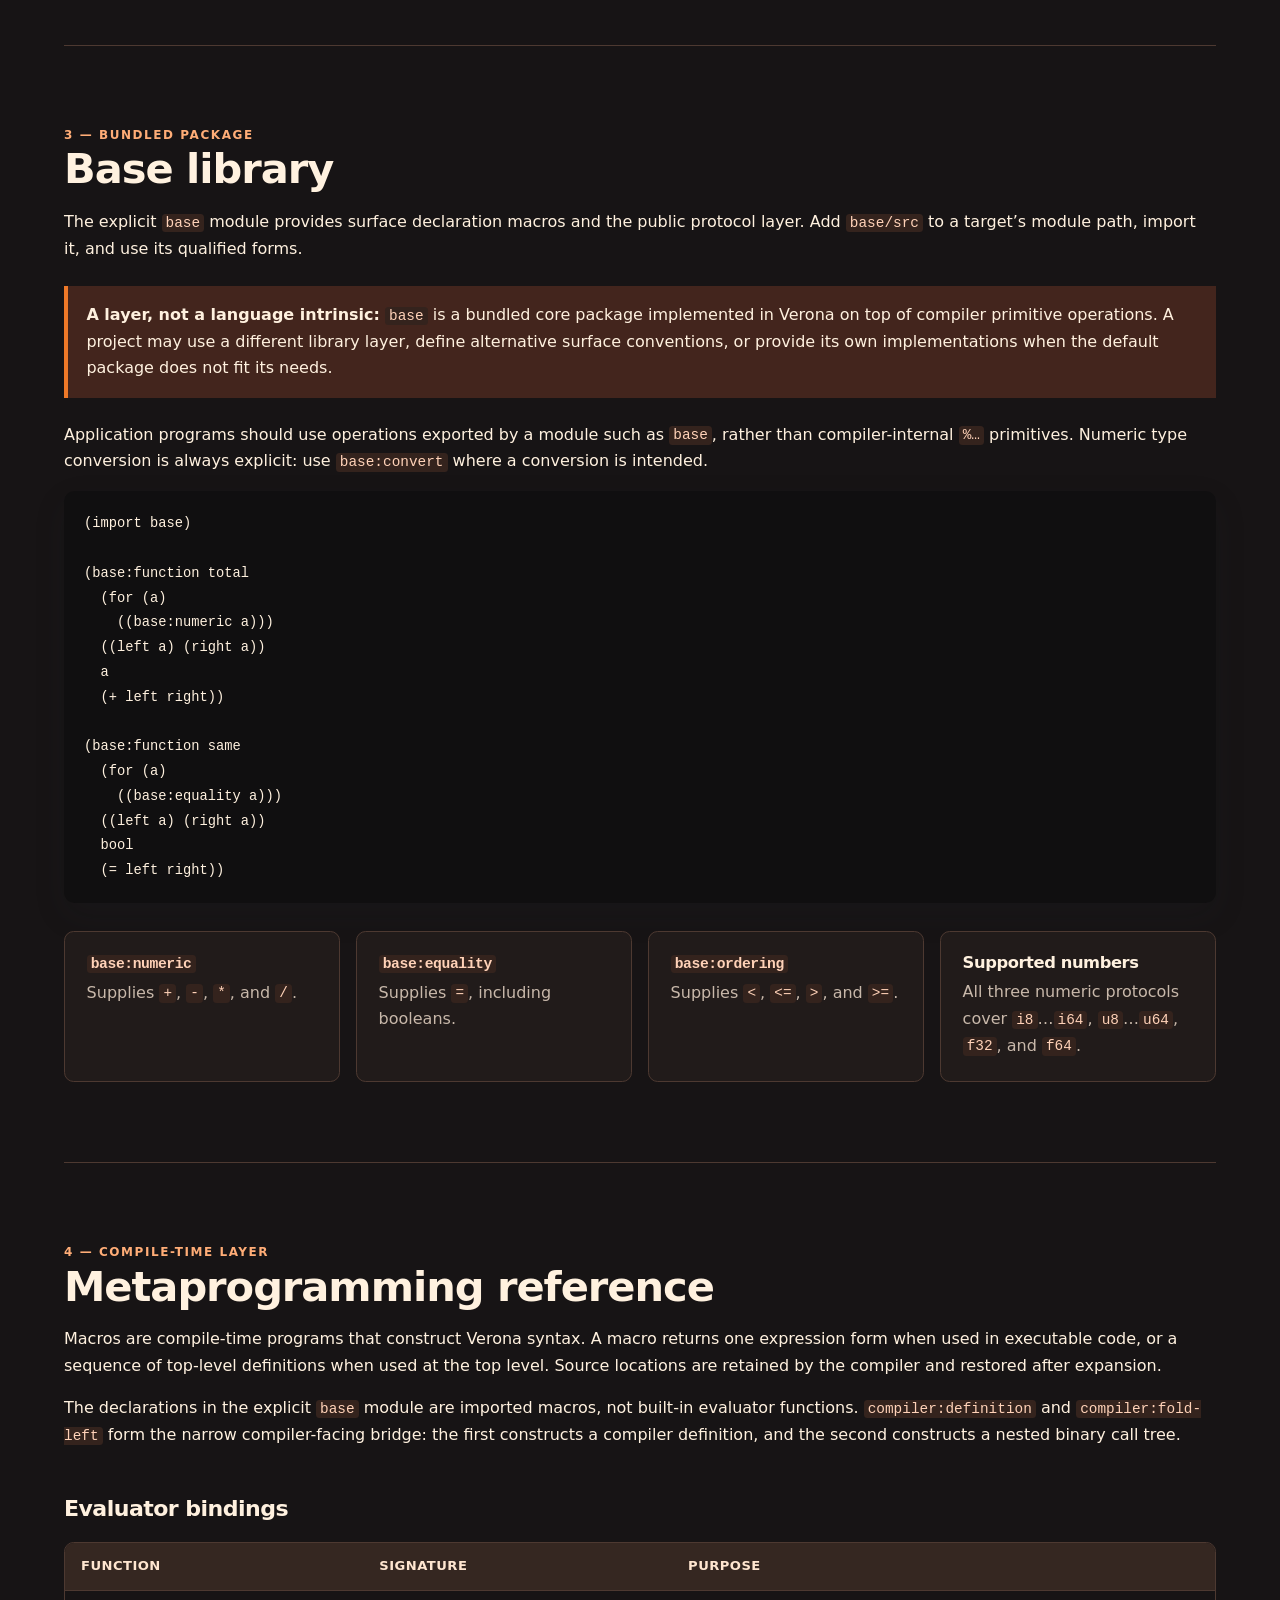
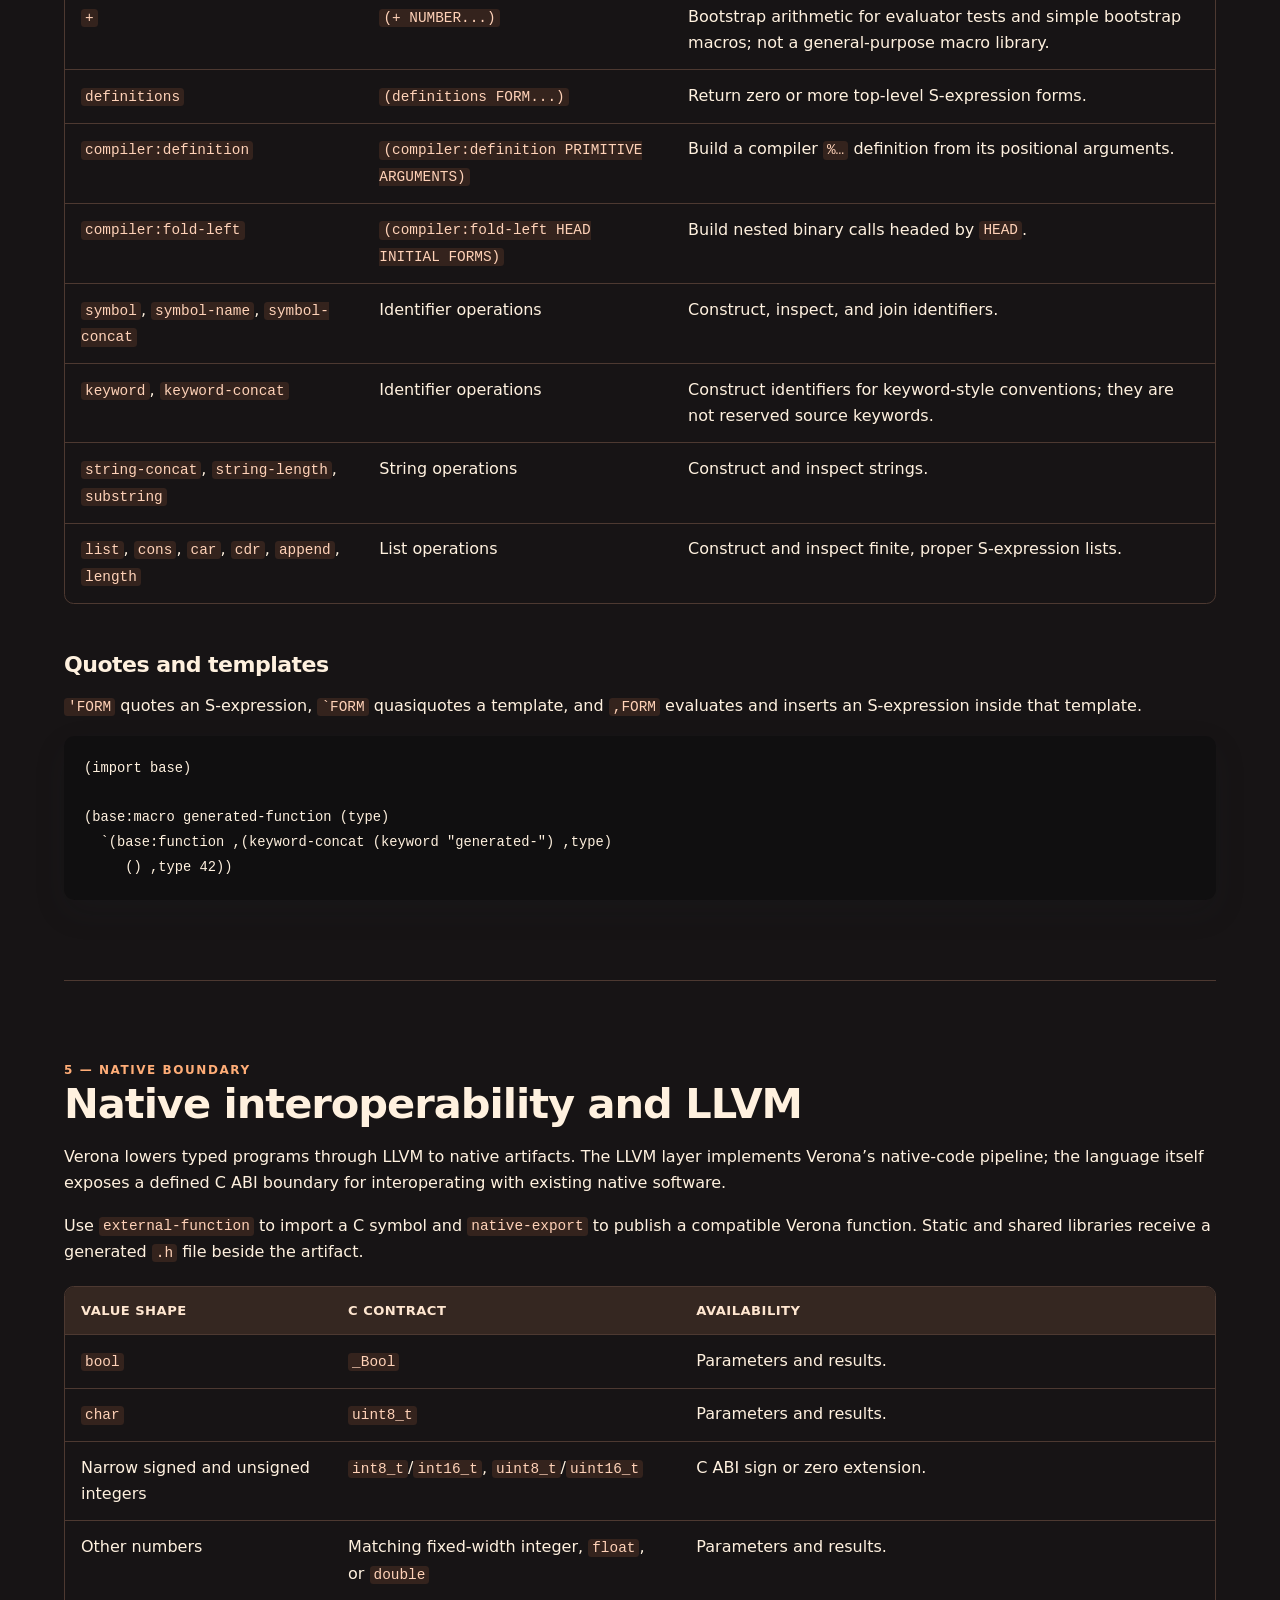
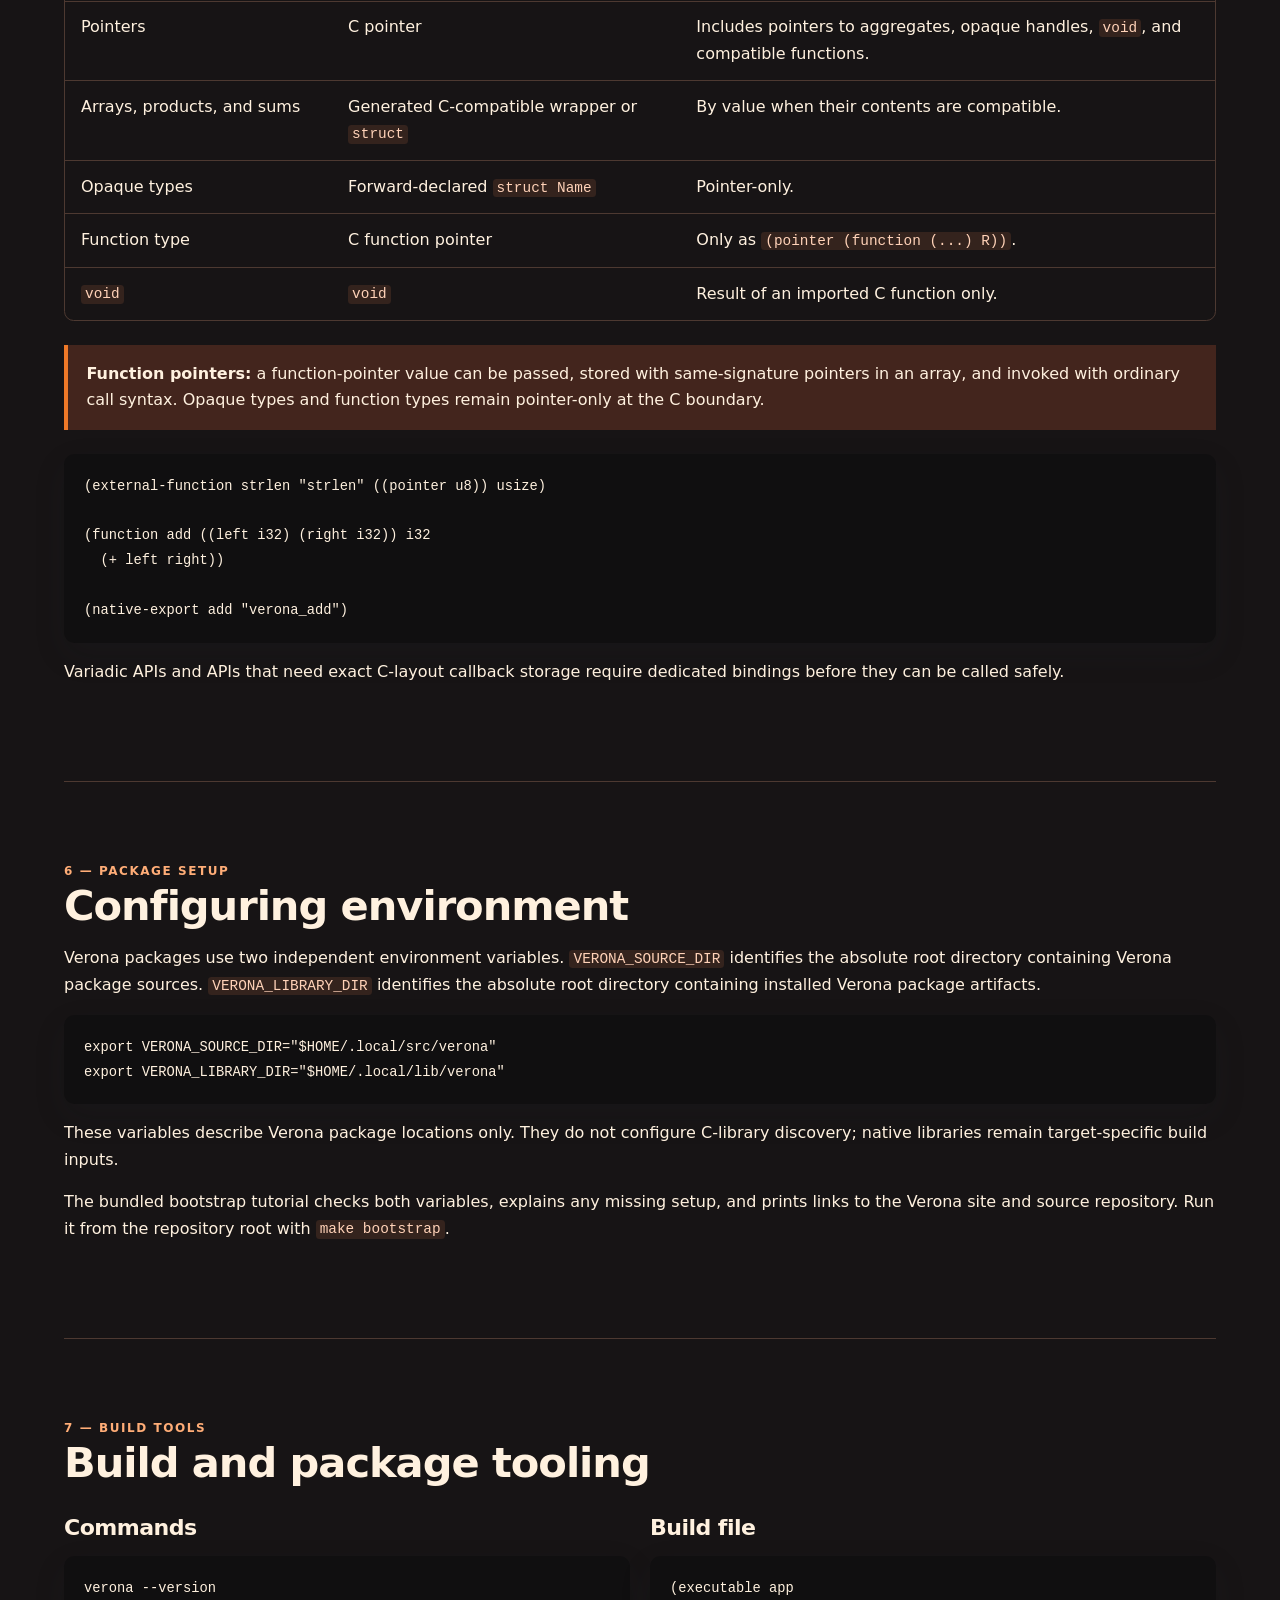
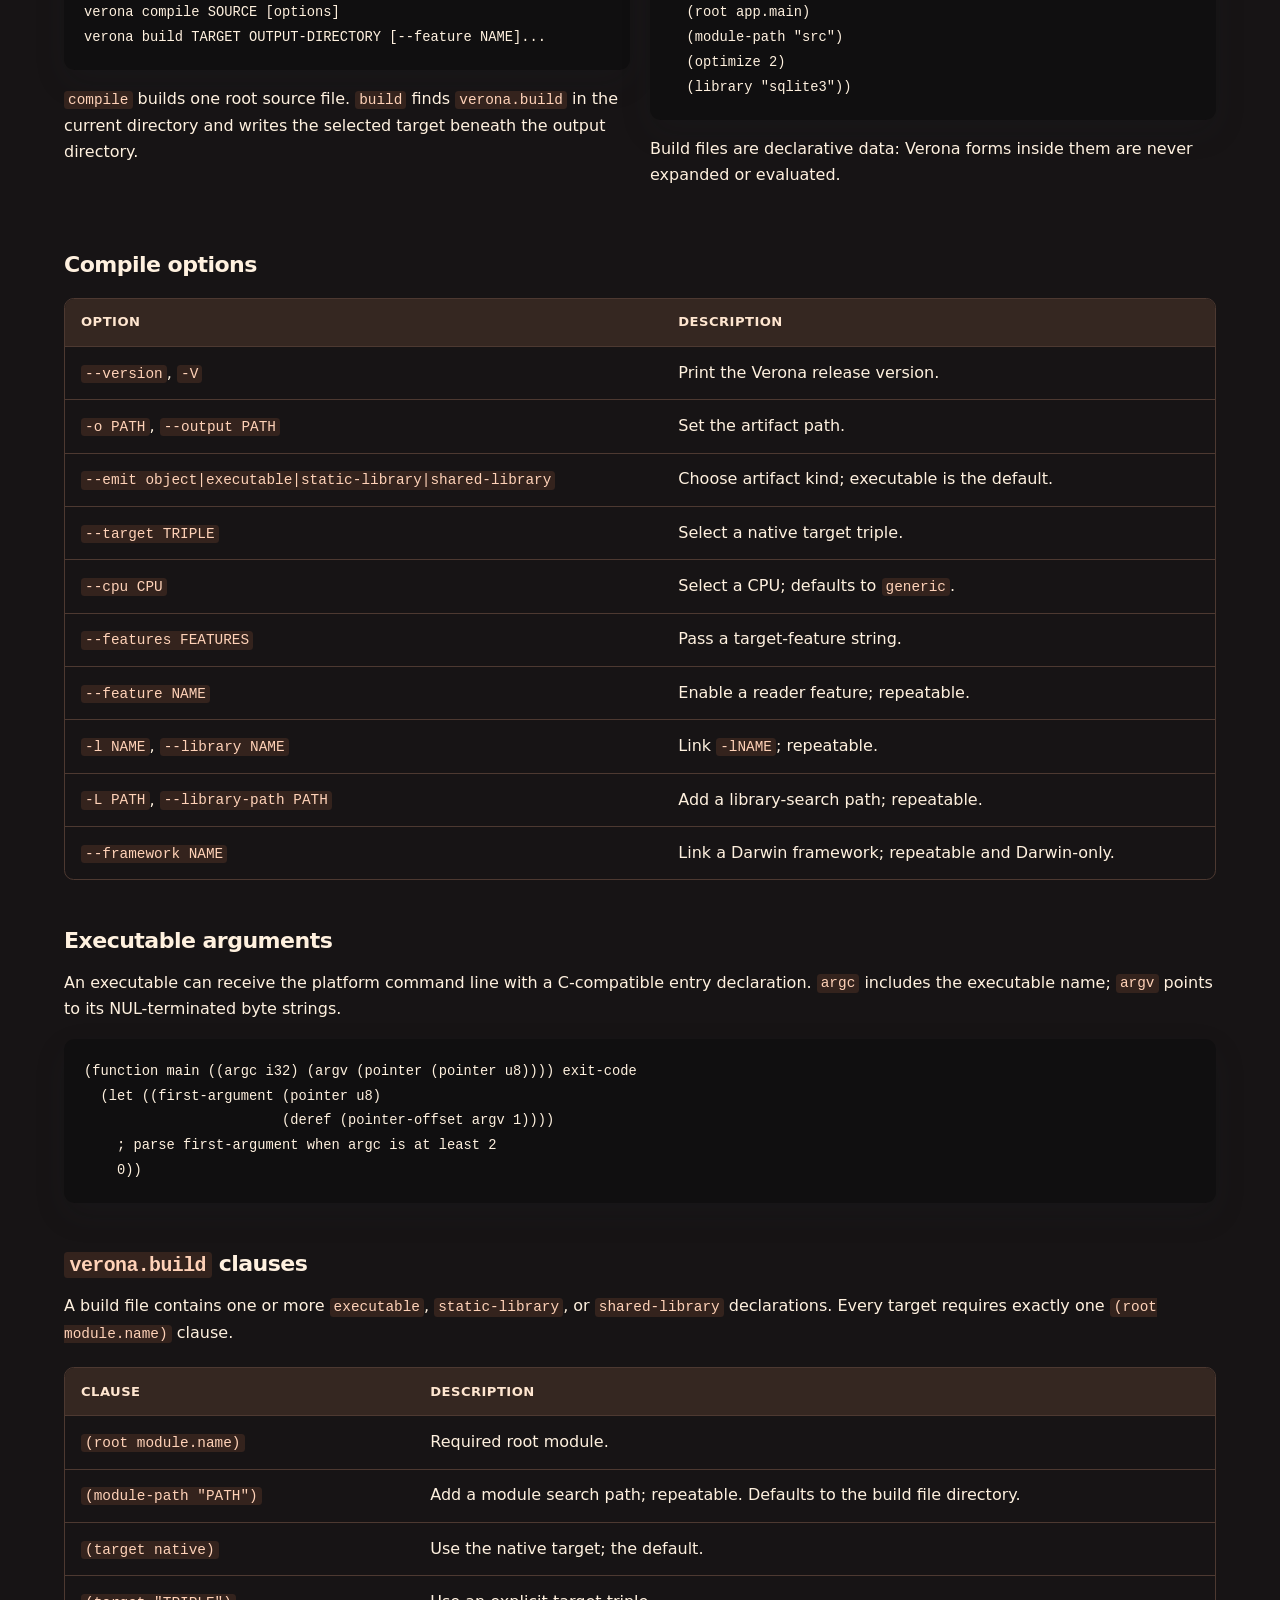
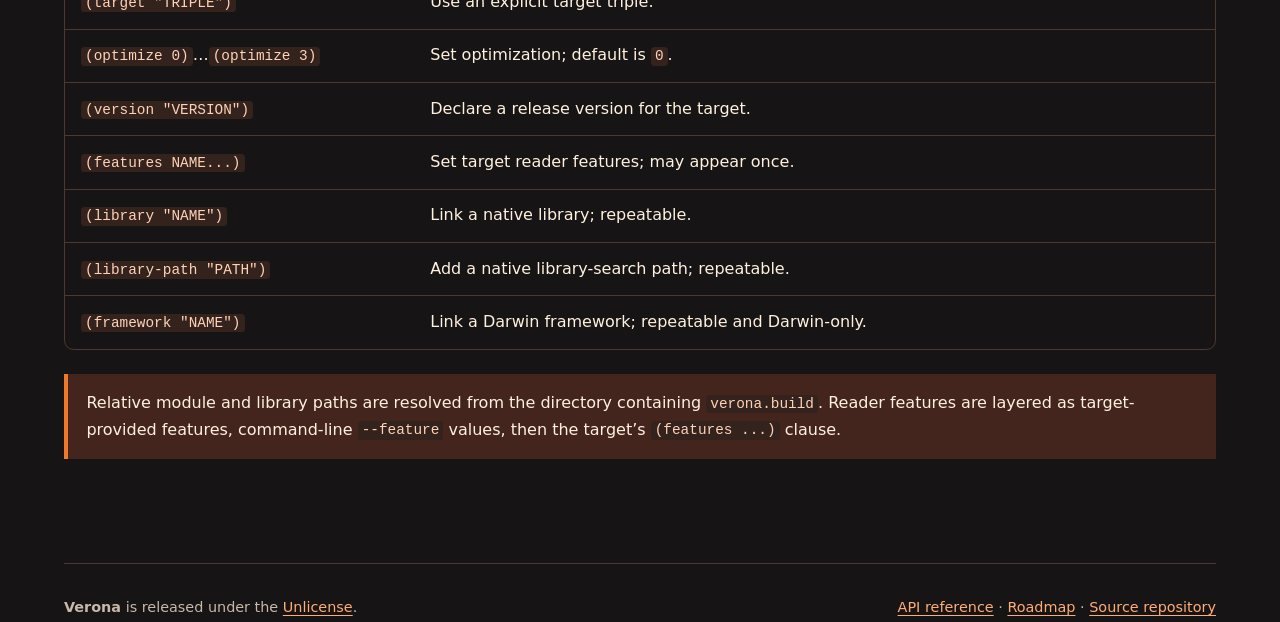
==== commit 584894a1: "Reorganize website manual" ====
--- a/manual/index.html
+++ b/manual/index.html
@@ -3,20 +3,17 @@
 <head>
   <meta charset="utf-8">
   <meta name="viewport" content="width=device-width, initial-scale=1">
-  <meta name="description" content="A concise language and compiler manual for Verona.">
+  <meta name="description" content="A concise reference manual for the Verona language.">
   <title>Verona manual</title>
   <link rel="stylesheet" href="../styles.css">
+  <style>#libraries > pre { margin-bottom: 1.75rem; }</style>
 </head>
 <body>
   <a class="skip-link" href="#content">Skip to content</a>
   <header class="site-header">
     <a class="brand" href="../" aria-label="Verona home"><span class="brand-mark" aria-hidden="true">V</span><span>Verona</span></a>
     <nav aria-label="Primary navigation">
-      <a href="#language">Language</a>
-      <a href="#macros">Macros</a>
-      <a href="#c-abi">C ABI</a>
-      <a href="#compiler">Compiler</a>
-      <a href="#tooling">Tooling</a>
+      <a href="#compilation">Compilation</a><a href="#language">Language</a><a href="#libraries">Base</a><a href="#metaprogramming">Metaprogramming</a><a href="#native">Native</a><a href="#environment">Environment</a><a href="#tooling">Tooling</a>
     </nav>
   </header>
 
@@ -24,33 +21,44 @@
     <section class="manual-intro">
       <p class="eyebrow">Reference manual</p>
       <h1>Verona, from source form to native boundary.</h1>
-      <p class="lede">A compact guide to the language, its LLVM representations, its C ABI surface, compiler definitions, and build tooling.</p>
-      <nav class="toc" aria-label="Manual contents"><a href="#language">Language</a><a href="#macros">Compile-time macros</a><a href="#c-abi">C ABI</a><a href="#compiler">Compiler surface</a><a href="#tooling">CLI and builds</a></nav>
+      <p class="lede">A guide to Verona’s programmable compilation model, core language, bundled base package, native boundary, and build environment.</p>
+      <nav class="toc" aria-label="Manual contents"><a href="#compilation">Two layers</a><a href="#language">Core language</a><a href="#libraries">Base library</a><a href="#metaprogramming">Metaprogramming</a><a href="#native">Native boundary</a><a href="#environment">Environment</a><a href="#tooling">Tooling</a></nav>
+    </section>
+
+    <section class="section" id="compilation">
+      <p class="eyebrow">1 — Foundation</p>
+      <h2>Two layers of compilation</h2>
+      <p>Verona has two cooperating compilation layers. The first is a metaprogramming layer: macros run at compile time, receive and return S-expressions, and can inspect, construct, combine, or generate the syntax that the next layer will compile. The second is the top-level-form compiler: it expands those forms, collects declarations, resolves signatures, and type-checks executable bodies.</p>
+      <p>This separation is deliberate. In the metaprogramming layer, a program is data: lists, identifiers, strings, and quoted templates. A macro can build a function, a protocol implementation, or a sequence of definitions without turning those declarations into runtime values.</p>
+      <pre><code>source
+  → reader syntax
+  → compile-time macro evaluation
+  → expanded top-level forms
+  → declaration collection and type checking
+  → native artifact</code></pre>
     </section>
 
     <section class="section" id="language">
-      <p class="eyebrow">Language</p>
-      <h2>Values, types, and expressions</h2>
-      <p>Names are case-sensitive. Comments begin with <code>;</code>. String and character literals are ASCII-only; strings are immutable NUL-terminated byte pointers. Named control characters include <code>#\tab</code>, <code>#\newline</code>, <code>#\vertical_tab</code>, <code>#\form_feed</code>, and <code>#\return</code>. A <code>char</code> automatically widens where an integer is expected, including C character APIs.</p>
-
-      <h3>LLVM-lowerable types</h3>
+      <p class="eyebrow">2 — Language</p>
+      <h2>Verona core language</h2>
+      <p>Verona programs are written as S-expressions. Names are case-sensitive, and <code>;</code> begins a line comment. String and character literals are ASCII-only; strings are immutable NUL-terminated byte pointers. Named control characters include <code>#\tab</code>, <code>#\newline</code>, <code>#\vertical_tab</code>, <code>#\form_feed</code>, and <code>#\return</code>. A <code>char</code> automatically widens where an integer is expected.</p>
+
+      <h3>Values and types</h3>
       <div class="table-scroll"><table>
-        <thead><tr><th>Verona type</th><th>LLVM representation</th><th>Notes</th></tr></thead>
+        <thead><tr><th>Verona type</th><th>Meaning</th></tr></thead>
         <tbody>
-          <tr><td><code>bool</code></td><td><code>i1</code></td><td>Boolean value.</td></tr>
-          <tr><td><code>char</code></td><td><code>i8</code></td><td>One ASCII code unit.</td></tr>
-          <tr><td><code>i8</code>…<code>i64</code>, <code>u8</code>…<code>u64</code></td><td>Matching integer width</td><td>Fixed-width signed and unsigned integers.</td></tr>
-          <tr><td><code>isize</code>, <code>usize</code></td><td>Pointer-width integer</td><td>Target-width integers.</td></tr>
-          <tr><td><code>f32</code>, <code>f64</code></td><td><code>float</code>, <code>double</code></td><td>Floating-point values.</td></tr>
-          <tr><td><code>(pointer T)</code></td><td>Opaque <code>ptr</code></td><td>Pointee information remains in Verona’s type system.</td></tr>
-          <tr><td><code>(array T N)</code></td><td><code>[N x T]</code></td><td>Fixed-size array.</td></tr>
-          <tr><td><code>(function (T...) R)</code></td><td>LLVM function type</td><td>Declaration and function-pointer shape.</td></tr>
-          <tr><td>Product type</td><td>Named LLVM struct</td><td>Ordered nominal fields.</td></tr>
-          <tr><td>Sum type</td><td>Named tagged-union struct</td><td>An <code>i32</code> tag plus shared aligned payload storage.</td></tr>
-          <tr><td>Opaque type</td><td>Opaque named LLVM struct</td><td>Owned by another ABI.</td></tr>
-          <tr><td><code>void</code></td><td>LLVM <code>void</code></td><td>C-result marker, not a Verona value.</td></tr>
-          <tr><td><code>unit</code></td><td>Target-width integer zero</td><td>The sole Verona unit value.</td></tr>
-          <tr><td><code>never</code></td><td>No runtime value</td><td>Terminating control flow.</td></tr>
+          <tr><td><code>bool</code></td><td>Boolean value.</td></tr>
+          <tr><td><code>char</code></td><td>One ASCII code unit.</td></tr>
+          <tr><td><code>i8</code>…<code>i64</code>, <code>u8</code>…<code>u64</code></td><td>Fixed-width signed and unsigned integers.</td></tr>
+          <tr><td><code>isize</code>, <code>usize</code></td><td>Target-width integers.</td></tr>
+          <tr><td><code>f32</code>, <code>f64</code></td><td>Floating-point values.</td></tr>
+          <tr><td><code>(pointer T)</code></td><td>Pointer to <code>T</code>; pointee information remains in Verona’s type system.</td></tr>
+          <tr><td><code>(array T N)</code></td><td>Fixed-size array.</td></tr>
+          <tr><td><code>(function (T...) R)</code></td><td>Function signature and function-pointer shape.</td></tr>
+          <tr><td>Product and sum types</td><td>Nominal records and alternatives for structured data.</td></tr>
+          <tr><td>Opaque type</td><td>A type owned by another interface and usable only behind a pointer.</td></tr>
+          <tr><td><code>void</code></td><td>No-value marker for a C-facing result, not a Verona value.</td></tr>
+          <tr><td><code>unit</code>, <code>never</code></td><td>The sole unit value and a terminating control-flow result.</td></tr>
         </tbody>
       </table></div>
 
@@ -64,40 +72,56 @@
     ((some number) number)))</code></pre></div>
         <div><h3>Core expressions</h3><ul class="compact-list"><li><code>let</code>, <code>do</code>, and <code>return</code> bind, sequence, and return values.</li><li><code>array-of</code> and <code>index</code> create and access fixed arrays.</li><li><code>field</code> reads a product field; <code>match</code> destructures sums.</li><li><code>&amp;</code>, <code>deref</code>, <code>assign</code>, <code>cast</code>, and <code>pointer-offset</code> express memory access explicitly; places are read implicitly when used as values.</li></ul></div>
       </div>
-      <h3>Polymorphism and metaprogramming</h3>
-      <div class="feature-grid"><article><h4>Generics</h4><p>Generic declarations dispatch to exact-type implementations.</p></article><article><h4>Type parameters</h4><p><code>for</code> binds type parameters; calls specialize before LLVM lowering.</p></article><article><h4>Protocols</h4><p>Protocols describe operations and constrain polymorphic functions.</p></article><article><h4>Macros</h4><p>Compile-time macros transform S-expressions and may generate top-level definitions.</p></article></div>
-      <h3>Modules, declarations, and reader features</h3>
-      <div class="two-columns"><div><ul class="compact-list"><li><code>type</code> declares transparent aliases, opaque handles, products, and sums.</li><li><code>function</code>, <code>constant</code>, and <code>variable</code> introduce program definitions.</li><li><code>external-function</code> imports a C symbol; <code>native-export</code> exposes a compatible function to C.</li><li><code>import</code>, <code>export</code>, and <code>:as</code> organize dotted modules and qualified names.</li></ul></div><div><p>Prefix a form with <code>#+name</code> to include it when a reader feature is available, or <code>#-name</code> when it is not. Native compilation provides platform, architecture, pointer-width, endianness, and object-format features. Add project features with repeated <code>--feature NAME</code> options.</p><pre><code>#+darwin
+      <h3>Polymorphism</h3>
+      <div class="feature-grid"><article><h4>Generics</h4><p>Generic declarations dispatch by argument types and, when needed, the expected result type.</p></article><article><h4>Type parameters</h4><p><code>for</code> binds type parameters for reusable typed functions.</p></article><article><h4>Protocols</h4><p>Protocols describe operations and constrain polymorphic functions.</p></article><article><h4>Modules</h4><p><code>import</code>, <code>export</code>, and <code>:as</code> organize dotted modules and qualified names.</p></article></div>
+      <h3>Declarations and reader features</h3>
+      <div class="two-columns"><div><ul class="compact-list"><li><code>type</code> declares transparent aliases, opaque handles, products, and sums.</li><li><code>function</code>, <code>constant</code>, and <code>variable</code> introduce program definitions.</li><li><code>external-function</code> imports a C symbol; <code>native-export</code> exposes a compatible function to C.</li><li>Prefix a form with <code>#+name</code> to include it when a reader feature is available, or <code>#-name</code> when it is not.</li></ul></div><div><p>The selected target provides platform, architecture, pointer-width, endianness, and object-format reader features. Add project features with repeated <code>--feature NAME</code> options.</p><pre><code>#+darwin
 (external-function mach-task-self
   "mach_task_self" () u32)</code></pre></div></div>
     </section>
 
-    <section class="section" id="macros">
-      <p class="eyebrow">Metaprogramming</p>
-      <h2>Compile-time functions</h2>
-      <p>Macro bodies evaluate ordinary S-expressions and return forms for the compiler to expand and compile. A macro returns one expression form inside executable code, or may return a top-level definition sequence at top level. Source locations are retained by the compiler and restored after expansion. The declarations in the explicit <code>base</code> module are imported macros, not built-in evaluator functions.</p>
+    <section class="section" id="libraries">
+      <p class="eyebrow">3 — Bundled package</p>
+      <h2>Base library</h2>
+      <p>The explicit <code>base</code> module provides surface declaration macros and the public protocol layer. Add <code>base/src</code> to a target’s module path, import it, and use its qualified forms.</p>
+      <aside class="note"><strong>A layer, not a language intrinsic:</strong> <code>base</code> is a bundled core package implemented in Verona on top of compiler primitive operations. A project may use a different library layer, define alternative surface conventions, or provide its own implementations when the default package does not fit its needs.</aside>
+      <p>Application programs should use operations exported by a module such as <code>base</code>, rather than compiler-internal <code>%…</code> primitives. Numeric type conversion is always explicit: use <code>base:convert</code> where a conversion is intended.</p>
+      <pre><code>(import base)
+
+(base:function total
+  (for (a)
+    ((base:numeric a)))
+  ((left a) (right a))
+  a
+  (+ left right))
+
+(base:function same
+  (for (a)
+    ((base:equality a)))
+  ((left a) (right a))
+  bool
+  (= left right))</code></pre>
+      <div class="feature-grid"><article><h4><code>base:numeric</code></h4><p>Supplies <code>+</code>, <code>-</code>, <code>*</code>, and <code>/</code>.</p></article><article><h4><code>base:equality</code></h4><p>Supplies <code>=</code>, including booleans.</p></article><article><h4><code>base:ordering</code></h4><p>Supplies <code>&lt;</code>, <code>&lt;=</code>, <code>&gt;</code>, and <code>&gt;=</code>.</p></article><article><h4>Supported numbers</h4><p>All three numeric protocols cover <code>i8</code>…<code>i64</code>, <code>u8</code>…<code>u64</code>, <code>f32</code>, and <code>f64</code>.</p></article></div>
+    </section>
+
+    <section class="section" id="metaprogramming">
+      <p class="eyebrow">4 — Compile-time layer</p>
+      <h2>Metaprogramming reference</h2>
+      <p>Macros are compile-time programs that construct Verona syntax. A macro returns one expression form when used in executable code, or a sequence of top-level definitions when used at the top level. Source locations are retained by the compiler and restored after expansion.</p>
+      <p>The declarations in the explicit <code>base</code> module are imported macros, not built-in evaluator functions. <code>compiler:definition</code> and <code>compiler:fold-left</code> form the narrow compiler-facing bridge: the first constructs a compiler definition, and the second constructs a nested binary call tree.</p>
       <h3>Evaluator bindings</h3>
       <div class="table-scroll"><table><thead><tr><th>Function</th><th>Signature</th><th>Purpose</th></tr></thead><tbody>
         <tr><td><code>+</code></td><td><code>(+ NUMBER...)</code></td><td>Bootstrap arithmetic for evaluator tests and simple bootstrap macros; not a general-purpose macro library.</td></tr>
         <tr><td><code>definitions</code></td><td><code>(definitions FORM...)</code></td><td>Return zero or more top-level S-expression forms.</td></tr>
-        <tr><td><code>compiler:definition</code></td><td><code>(compiler:definition PRIMITIVE ARGUMENTS)</code></td><td>Build a compiler <code>%…</code> definition from its positional arguments; this powers the bundled <code>base</code> macros.</td></tr>
-        <tr><td><code>symbol</code></td><td><code>(symbol TEXT)</code></td><td>Construct an identifier from a non-empty string.</td></tr>
-        <tr><td><code>symbol-name</code></td><td><code>(symbol-name SYMBOL)</code></td><td>Return an identifier’s spelling.</td></tr>
-        <tr><td><code>symbol-concat</code></td><td><code>(symbol-concat PART...)</code></td><td>Join strings and identifiers into an identifier.</td></tr>
-        <tr><td><code>keyword</code></td><td><code>(keyword TEXT)</code></td><td>Construct an identifier for keyword-style conventions; it is not a reserved source keyword.</td></tr>
-        <tr><td><code>keyword-concat</code></td><td><code>(keyword-concat PART...)</code></td><td>Join strings and identifiers into an identifier for keyword-style conventions.</td></tr>
-        <tr><td><code>string-concat</code></td><td><code>(string-concat STRING...)</code></td><td>Join strings.</td></tr>
-        <tr><td><code>string-length</code></td><td><code>(string-length STRING)</code></td><td>Return a string’s character length.</td></tr>
-        <tr><td><code>substring</code></td><td><code>(substring STRING START [END])</code></td><td>Return the range beginning at zero-based <code>START</code> and ending before optional <code>END</code>.</td></tr>
-        <tr><td><code>list</code></td><td><code>(list VALUE...)</code></td><td>Construct a proper S-expression list.</td></tr>
-        <tr><td><code>cons</code></td><td><code>(cons VALUE LIST)</code></td><td>Prepend an S-expression value to a proper list.</td></tr>
-        <tr><td><code>car</code></td><td><code>(car LIST)</code></td><td>Return the first item of a non-empty proper list.</td></tr>
-        <tr><td><code>cdr</code></td><td><code>(cdr LIST)</code></td><td>Return all but the first item of a non-empty proper list.</td></tr>
-        <tr><td><code>append</code></td><td><code>(append LIST...)</code></td><td>Join proper lists.</td></tr>
-        <tr><td><code>length</code></td><td><code>(length VALUE)</code></td><td>Return the length of a string or proper list.</td></tr>
+        <tr><td><code>compiler:definition</code></td><td><code>(compiler:definition PRIMITIVE ARGUMENTS)</code></td><td>Build a compiler <code>%…</code> definition from its positional arguments.</td></tr>
+        <tr><td><code>compiler:fold-left</code></td><td><code>(compiler:fold-left HEAD INITIAL FORMS)</code></td><td>Build nested binary calls headed by <code>HEAD</code>.</td></tr>
+        <tr><td><code>symbol</code>, <code>symbol-name</code>, <code>symbol-concat</code></td><td>Identifier operations</td><td>Construct, inspect, and join identifiers.</td></tr>
+        <tr><td><code>keyword</code>, <code>keyword-concat</code></td><td>Identifier operations</td><td>Construct identifiers for keyword-style conventions; they are not reserved source keywords.</td></tr>
+        <tr><td><code>string-concat</code>, <code>string-length</code>, <code>substring</code></td><td>String operations</td><td>Construct and inspect strings.</td></tr>
+        <tr><td><code>list</code>, <code>cons</code>, <code>car</code>, <code>cdr</code>, <code>append</code>, <code>length</code></td><td>List operations</td><td>Construct and inspect finite, proper S-expression lists.</td></tr>
       </tbody></table></div>
-      <h3>Reader forms</h3>
-      <p><code>'FORM</code> quotes an S-expression, <code>`FORM</code> quasiquotes a template, and <code>,FORM</code> evaluates and inserts an S-expression inside that template. They are reader and evaluator forms, not function bindings.</p>
+      <h3>Quotes and templates</h3>
+      <p><code>'FORM</code> quotes an S-expression, <code>`FORM</code> quasiquotes a template, and <code>,FORM</code> evaluates and inserts an S-expression inside that template.</p>
       <pre><code>(import base)
 
 (base:macro generated-function (type)
@@ -105,10 +129,11 @@
      () ,type 42))</code></pre>
     </section>
 
-    <section class="section" id="c-abi">
-      <p class="eyebrow">Interop</p>
-      <h2>A defined C ABI boundary</h2>
-      <p>Use <code>external-function</code> to import a C symbol and <code>native-export</code> to publish a Verona function. Static and shared libraries receive a generated <code>.h</code> file beside the artifact.</p>
+    <section class="section" id="native">
+      <p class="eyebrow">5 — Native boundary</p>
+      <h2>Native interoperability and LLVM</h2>
+      <p>Verona lowers typed programs through LLVM to native artifacts. The LLVM layer implements Verona’s native-code pipeline; the language itself exposes a defined C ABI boundary for interoperating with existing native software.</p>
+      <p>Use <code>external-function</code> to import a C symbol and <code>native-export</code> to publish a compatible Verona function. Static and shared libraries receive a generated <code>.h</code> file beside the artifact.</p>
       <div class="table-scroll"><table>
         <thead><tr><th>Value shape</th><th>C contract</th><th>Availability</th></tr></thead>
         <tbody>
@@ -117,40 +142,35 @@
           <tr><td>Narrow signed and unsigned integers</td><td><code>int8_t</code>/<code>int16_t</code>, <code>uint8_t</code>/<code>uint16_t</code></td><td>C ABI sign or zero extension.</td></tr>
           <tr><td>Other numbers</td><td>Matching fixed-width integer, <code>float</code>, or <code>double</code></td><td>Parameters and results.</td></tr>
           <tr><td>Pointers</td><td>C pointer</td><td>Includes pointers to aggregates, opaque handles, <code>void</code>, and compatible functions.</td></tr>
-          <tr><td>Arrays</td><td>Generated wrapper <code>struct</code></td><td>By value when elements are compatible.</td></tr>
-          <tr><td>Products</td><td>Generated matching <code>struct</code></td><td>By value when fields are compatible.</td></tr>
-          <tr><td>Sums</td><td>Generated tagged-union <code>struct</code></td><td>By value when payloads are compatible.</td></tr>
+          <tr><td>Arrays, products, and sums</td><td>Generated C-compatible wrapper or <code>struct</code></td><td>By value when their contents are compatible.</td></tr>
           <tr><td>Opaque types</td><td>Forward-declared <code>struct Name</code></td><td>Pointer-only.</td></tr>
           <tr><td>Function type</td><td>C function pointer</td><td>Only as <code>(pointer (function (...) R))</code>.</td></tr>
           <tr><td><code>void</code></td><td><code>void</code></td><td>Result of an imported C function only.</td></tr>
         </tbody>
       </table></div>
-      <aside class="note"><strong>Excluded:</strong> <code>unit</code> and <code>never</code> are not C ABI values. Opaque types and function types are pointer-only. Verona can pass a named function to C as a callback, but cannot yet invoke an arbitrary function-pointer value itself.</aside>
+      <aside class="note"><strong>Function pointers:</strong> a function-pointer value can be passed, stored with same-signature pointers in an array, and invoked with ordinary call syntax. Opaque types and function types remain pointer-only at the C boundary.</aside>
       <pre><code>(external-function strlen "strlen" ((pointer u8)) usize)
 
 (function add ((left i32) (right i32)) i32
   (+ left right))
 
 (native-export add "verona_add")</code></pre>
-    </section>
-
-    <section class="section" id="compiler">
-      <p class="eyebrow">Compiler surface</p>
-      <h2>Surface forms and compiler definitions</h2>
-      <p>Ordinary top-level declarations mechanically rewrite to compiler-recognized <code>%…</code> definitions. Application code should use the surface forms.</p>
-      <div class="table-scroll"><table><thead><tr><th>Surface form</th><th>Compiler definition</th><th>Purpose</th></tr></thead><tbody>
-        <tr><td><code>type</code></td><td><code>%type</code></td><td>Alias, opaque, product, or sum type.</td></tr><tr><td><code>function</code></td><td><code>%function</code></td><td>Function declaration.</td></tr><tr><td><code>external-function</code></td><td><code>%external-function</code></td><td>Imported C symbol.</td></tr><tr><td><code>macro</code></td><td><code>%macro</code></td><td>Syntax transformation.</td></tr><tr><td><code>constant</code></td><td><code>%constant</code></td><td>Immutable global.</td></tr><tr><td><code>variable</code></td><td><code>%variable</code></td><td>Mutable global.</td></tr><tr><td><code>generic</code></td><td><code>%generic</code></td><td>Generic callable declaration.</td></tr><tr><td><code>protocol</code></td><td><code>%protocol</code></td><td>Protocol declaration.</td></tr><tr><td><code>implementation</code></td><td><code>%implementation</code></td><td>Generic or protocol implementation.</td></tr>
-      </tbody></table></div>
-      <p>Top-level module directives do not have <code>%…</code> equivalents: <code>import</code>, <code>export</code>, and <code>native-export</code>.</p>
-      <h3>Reserved vocabulary</h3>
-      <p>Verona has contextual keywords rather than one globally prohibited identifier list. Treat the following spellings as reserved in their listed positions.</p>
-      <div class="reserved-grid"><article><h4>Reader literals</h4><p><code>unit</code>, <code>true</code>, <code>false</code>, numbers, strings, and <code>#\…</code> characters.</p></article><article><h4>Reader syntax</h4><p><code>(</code>, <code>)</code>, <code>"</code>, <code>;</code>, <code>#+feature</code>, <code>#-feature</code>.</p></article><article><h4>Type language</h4><p><code>pointer</code>, <code>array</code>, <code>function</code>, <code>product</code>, <code>sum</code>, <code>for</code>.</p></article><article><h4>Modules</h4><p><code>import</code>, <code>export</code>, <code>native-export</code>, <code>:as</code>, <code>.</code>, <code>:</code>.</p></article><article><h4>Expressions</h4><p><code>do</code>, <code>let</code>, <code>match</code>, <code>return</code>, <code>array-of</code>, <code>index</code>, <code>field</code>, <code>assign</code>, <code>store</code>, <code>cast</code>, <code>pointer-offset</code>, <code>&amp;</code>, <code>address-of</code>, <code>deref</code>, <code>dereference</code>.</p></article><article><h4>Patterns and internals</h4><p><code>_</code> is a wildcard pattern. The compiler owns the <code>%…</code> definition and primitive namespaces.</p></article></div>
-      <p>Predeclared types are <code>bool</code>, <code>char</code>, <code>void</code>, <code>i8</code>…<code>i64</code>, <code>u8</code>…<code>u64</code>, <code>isize</code>, <code>usize</code>, <code>f32</code>, <code>f64</code>, and <code>exit-code</code>. Predeclared generic operators are <code>+</code>, <code>-</code>, <code>*</code>, <code>/</code>, <code>==</code>, <code>!=</code>, <code>&lt;</code>, <code>&lt;=</code>, <code>&gt;</code>, and <code>&gt;=</code>.</p>
+      <p>Variadic APIs and APIs that need exact C-layout callback storage require dedicated bindings before they can be called safely.</p>
+    </section>
+
+    <section class="section" id="environment">
+      <p class="eyebrow">6 — Package setup</p>
+      <h2>Configuring environment</h2>
+      <p>Verona packages use two independent environment variables. <code>VERONA_SOURCE_DIR</code> identifies the absolute root directory containing Verona package sources. <code>VERONA_LIBRARY_DIR</code> identifies the absolute root directory containing installed Verona package artifacts.</p>
+      <pre><code>export VERONA_SOURCE_DIR="$HOME/.local/src/verona"
+export VERONA_LIBRARY_DIR="$HOME/.local/lib/verona"</code></pre>
+      <p>These variables describe Verona package locations only. They do not configure C-library discovery; native libraries remain target-specific build inputs.</p>
+      <p>The bundled bootstrap tutorial checks both variables, explains any missing setup, and prints links to the Verona site and source repository. Run it from the repository root with <code>make bootstrap</code>.</p>
     </section>
 
     <section class="section" id="tooling">
-      <p class="eyebrow">Tooling</p>
-      <h2>Command line and declarative builds</h2>
+      <p class="eyebrow">7 — Build tools</p>
+      <h2>Build and package tooling</h2>
       <div class="two-columns"><div><h3>Commands</h3><pre><code>verona --version
 verona compile SOURCE [options]
 verona build TARGET OUTPUT-DIRECTORY [--feature NAME]...</code></pre><p><code>compile</code> builds one root source file. <code>build</code> finds <code>verona.build</code> in the current directory and writes the selected target beneath the output directory.</p></div><div><h3>Build file</h3><pre><code>(executable app
@@ -160,7 +180,7 @@
   (library "sqlite3"))</code></pre><p>Build files are declarative data: Verona forms inside them are never expanded or evaluated.</p></div></div>
       <h3>Compile options</h3>
       <div class="table-scroll"><table><thead><tr><th>Option</th><th>Description</th></tr></thead><tbody>
-        <tr><td><code>--version</code>, <code>-V</code></td><td>Print the Verona release version.</td></tr><tr><td><code>-o PATH</code>, <code>--output PATH</code></td><td>Set the artifact path.</td></tr><tr><td><code>--emit object|executable|static-library|shared-library</code></td><td>Choose artifact kind; executable is the default.</td></tr><tr><td><code>--target TRIPLE</code></td><td>Select an LLVM target triple.</td></tr><tr><td><code>--cpu CPU</code></td><td>Select a CPU; defaults to <code>generic</code>.</td></tr><tr><td><code>--features FEATURES</code></td><td>Pass an LLVM target-feature string.</td></tr><tr><td><code>--feature NAME</code></td><td>Enable a reader feature; repeatable.</td></tr><tr><td><code>-l NAME</code>, <code>--library NAME</code></td><td>Link <code>-lNAME</code>; repeatable.</td></tr><tr><td><code>-L PATH</code>, <code>--library-path PATH</code></td><td>Add a library-search path; repeatable.</td></tr><tr><td><code>--framework NAME</code></td><td>Link a Darwin framework; repeatable and Darwin-only.</td></tr>
+        <tr><td><code>--version</code>, <code>-V</code></td><td>Print the Verona release version.</td></tr><tr><td><code>-o PATH</code>, <code>--output PATH</code></td><td>Set the artifact path.</td></tr><tr><td><code>--emit object|executable|static-library|shared-library</code></td><td>Choose artifact kind; executable is the default.</td></tr><tr><td><code>--target TRIPLE</code></td><td>Select a native target triple.</td></tr><tr><td><code>--cpu CPU</code></td><td>Select a CPU; defaults to <code>generic</code>.</td></tr><tr><td><code>--features FEATURES</code></td><td>Pass a target-feature string.</td></tr><tr><td><code>--feature NAME</code></td><td>Enable a reader feature; repeatable.</td></tr><tr><td><code>-l NAME</code>, <code>--library NAME</code></td><td>Link <code>-lNAME</code>; repeatable.</td></tr><tr><td><code>-L PATH</code>, <code>--library-path PATH</code></td><td>Add a library-search path; repeatable.</td></tr><tr><td><code>--framework NAME</code></td><td>Link a Darwin framework; repeatable and Darwin-only.</td></tr>
       </tbody></table></div>
       <h3>Executable arguments</h3>
       <p>An executable can receive the platform command line with a C-compatible entry declaration. <code>argc</code> includes the executable name; <code>argv</code> points to its NUL-terminated byte strings.</p>
@@ -169,21 +189,13 @@
                         (deref (pointer-offset argv 1))))
     ; parse first-argument when argc is at least 2
     0))</code></pre>
-      <p><code>pointer-offset</code> advances a pointer by an integer number of pointee elements. It requires a pointer to a complete type; as with C pointer arithmetic, the program owns bounds and lifetime safety. Existing zero-argument <code>main</code> declarations remain supported for compatibility.</p>
       <h3><code>verona.build</code> clauses</h3>
       <p>A build file contains one or more <code>executable</code>, <code>static-library</code>, or <code>shared-library</code> declarations. Every target requires exactly one <code>(root module.name)</code> clause.</p>
       <div class="table-scroll"><table><thead><tr><th>Clause</th><th>Description</th></tr></thead><tbody>
-        <tr><td><code>(root module.name)</code></td><td>Required root module.</td></tr><tr><td><code>(module-path "PATH")</code></td><td>Add a module search path; repeatable. Defaults to the build file directory.</td></tr><tr><td><code>(target native)</code></td><td>Use the native target; the default.</td></tr><tr><td><code>(target "TRIPLE")</code></td><td>Use an explicit LLVM target triple.</td></tr><tr><td><code>(optimize 0)</code>…<code>(optimize 3)</code></td><td>Set optimization; default is <code>0</code>.</td></tr><tr><td><code>(version "VERSION")</code></td><td>Declare a release version for the target.</td></tr><tr><td><code>(features NAME...)</code></td><td>Set target reader features; may appear once.</td></tr><tr><td><code>(library "NAME")</code></td><td>Link a native library; repeatable.</td></tr><tr><td><code>(library-path "PATH")</code></td><td>Add a native library-search path; repeatable.</td></tr><tr><td><code>(framework "NAME")</code></td><td>Link a Darwin framework; repeatable and Darwin-only.</td></tr>
+        <tr><td><code>(root module.name)</code></td><td>Required root module.</td></tr><tr><td><code>(module-path "PATH")</code></td><td>Add a module search path; repeatable. Defaults to the build file directory.</td></tr><tr><td><code>(target native)</code></td><td>Use the native target; the default.</td></tr><tr><td><code>(target "TRIPLE")</code></td><td>Use an explicit target triple.</td></tr><tr><td><code>(optimize 0)</code>…<code>(optimize 3)</code></td><td>Set optimization; default is <code>0</code>.</td></tr><tr><td><code>(version "VERSION")</code></td><td>Declare a release version for the target.</td></tr><tr><td><code>(features NAME...)</code></td><td>Set target reader features; may appear once.</td></tr><tr><td><code>(library "NAME")</code></td><td>Link a native library; repeatable.</td></tr><tr><td><code>(library-path "PATH")</code></td><td>Add a native library-search path; repeatable.</td></tr><tr><td><code>(framework "NAME")</code></td><td>Link a Darwin framework; repeatable and Darwin-only.</td></tr>
       </tbody></table></div>
       <aside class="note">Relative module and library paths are resolved from the directory containing <code>verona.build</code>. Reader features are layered as target-provided features, command-line <code>--feature</code> values, then the target’s <code>(features ...)</code> clause.</aside>
-      <h3>Verona package environment</h3>
-      <p>Verona packages use two required, independent absolute environment variables: <code>VERONA_SOURCE_DIR</code> identifies the canonical package-source root, and <code>VERONA_LIBRARY_DIR</code> identifies the canonical installed-artifact root. Future Verona install and package-discovery commands use the same pair, so a user-local environment can remain isolated from a shared installation.</p>
-      <pre><code>export VERONA_SOURCE_DIR="$HOME/.local/src/verona"
-export VERONA_LIBRARY_DIR="$HOME/.local/lib/verona"</code></pre>
-      <p>These variables are only for Verona packages. Native C libraries remain build-specific: pass their locations with <code>-L</code>/<code>--library-path</code>, names with <code>-l</code>/<code>--library</code>, or use <code>pkg-config</code>.</p>
-    </section>
-
-    <section class="section limits"><p class="eyebrow">Current limits</p><h2>Designed boundaries</h2><ul class="compact-list"><li>Unicode strings and characters are not supported yet.</li><li>Recursive inline type layouts are rejected.</li><li>Opaque values cannot be materialized or dereferenced.</li><li>Nested sum constructor patterns are not supported.</li><li>Integer and floating-point conversions are explicit; <code>char</code> widens to an integer automatically.</li></ul></section>
+    </section>
   </main>
   <footer><p><strong>Verona</strong> is released under the <a href="https://github.com/diasbruno/verona/blob/development/license">Unlicense</a>.</p><p><a href="https://github.com/diasbruno/verona/blob/development/docs/API.md">API reference</a> · <a href="https://github.com/diasbruno/verona/blob/development/docs/ROADMAP.md">Roadmap</a> · <a href="https://github.com/diasbruno/verona">Source repository</a></p></footer>
 </body>
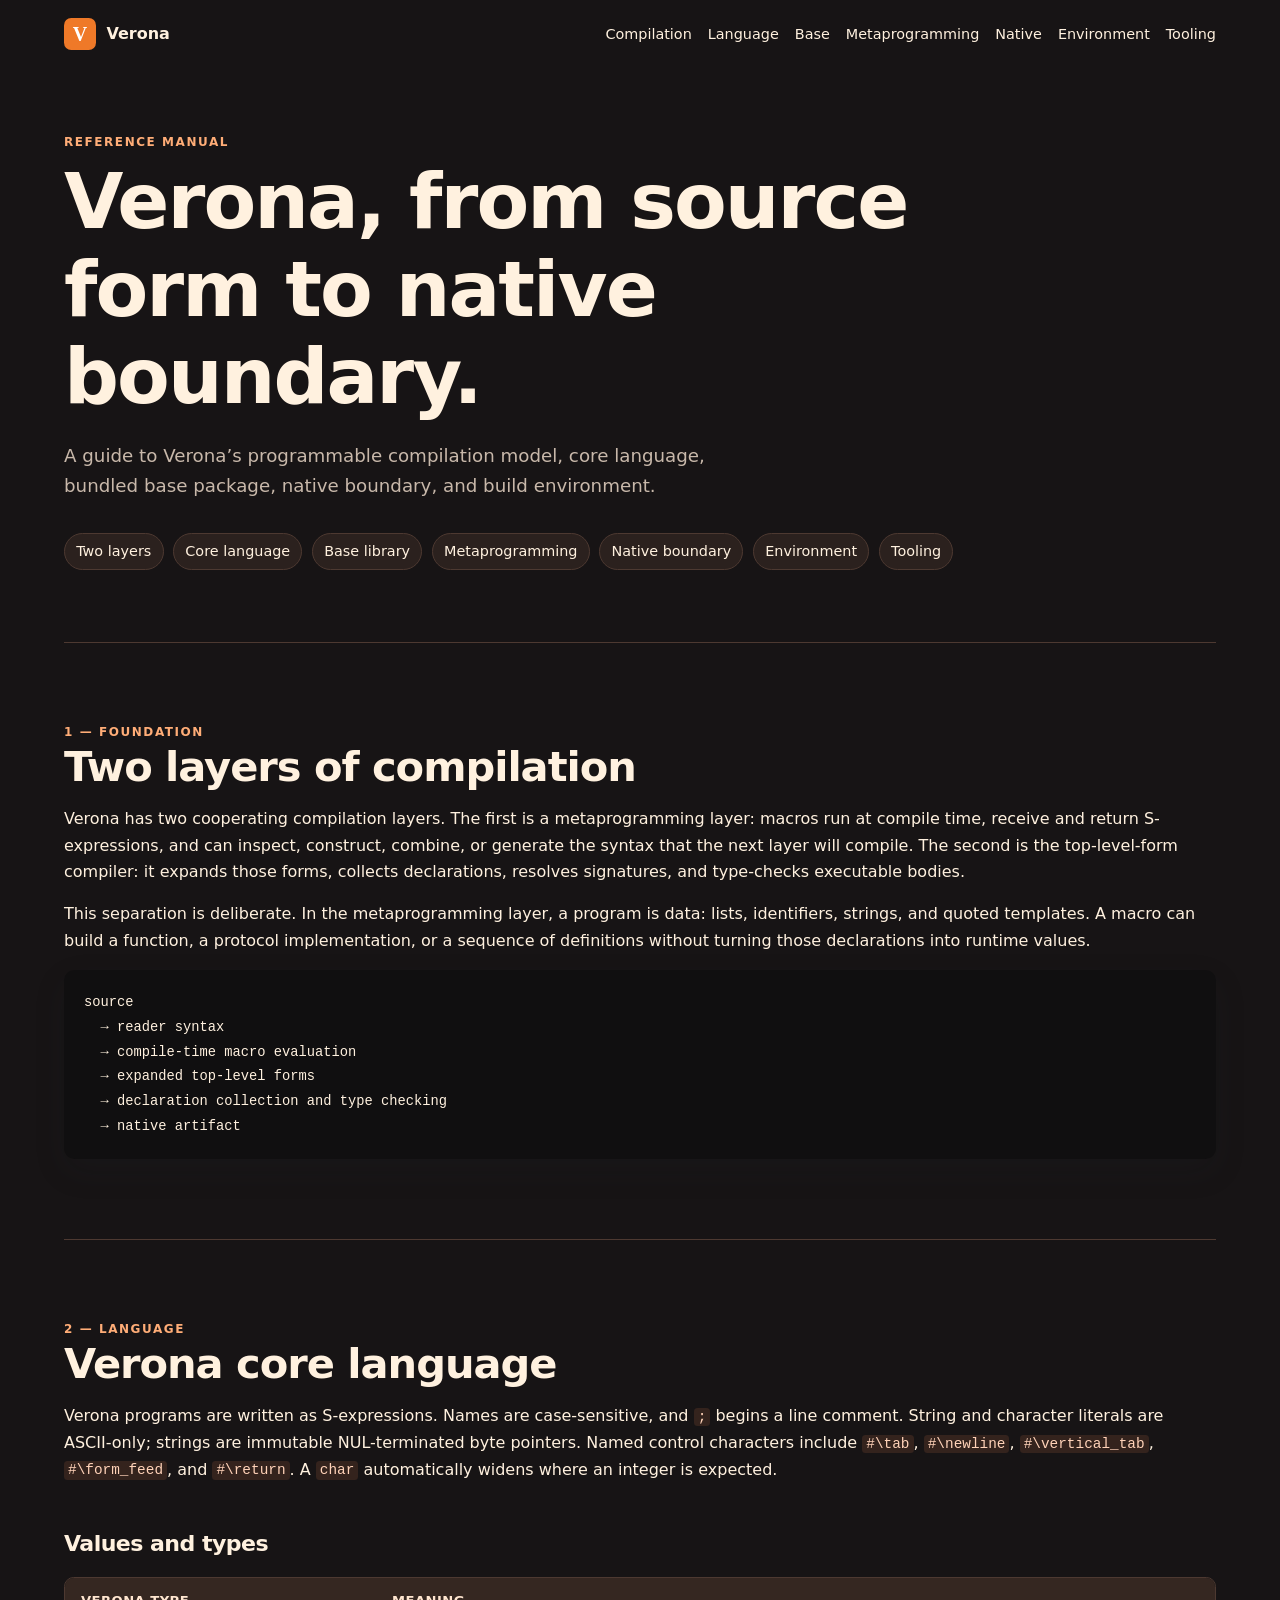
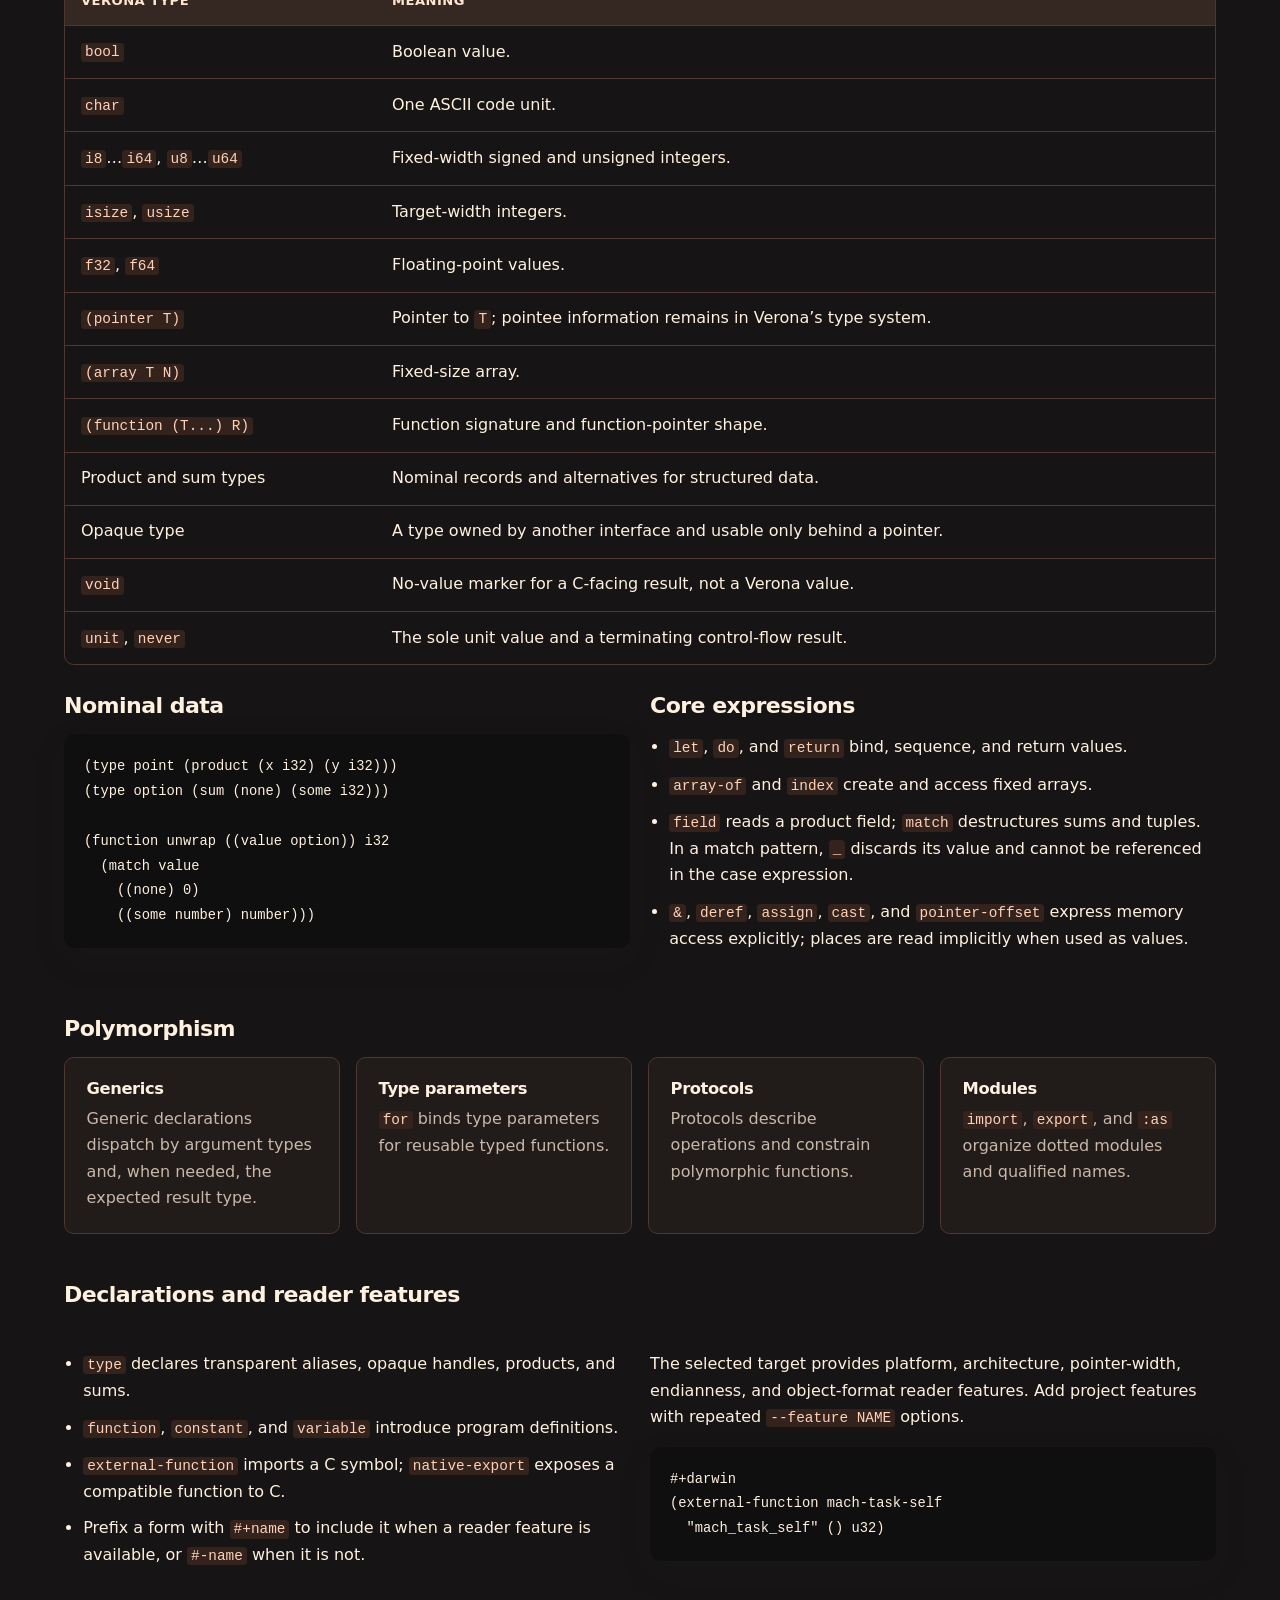
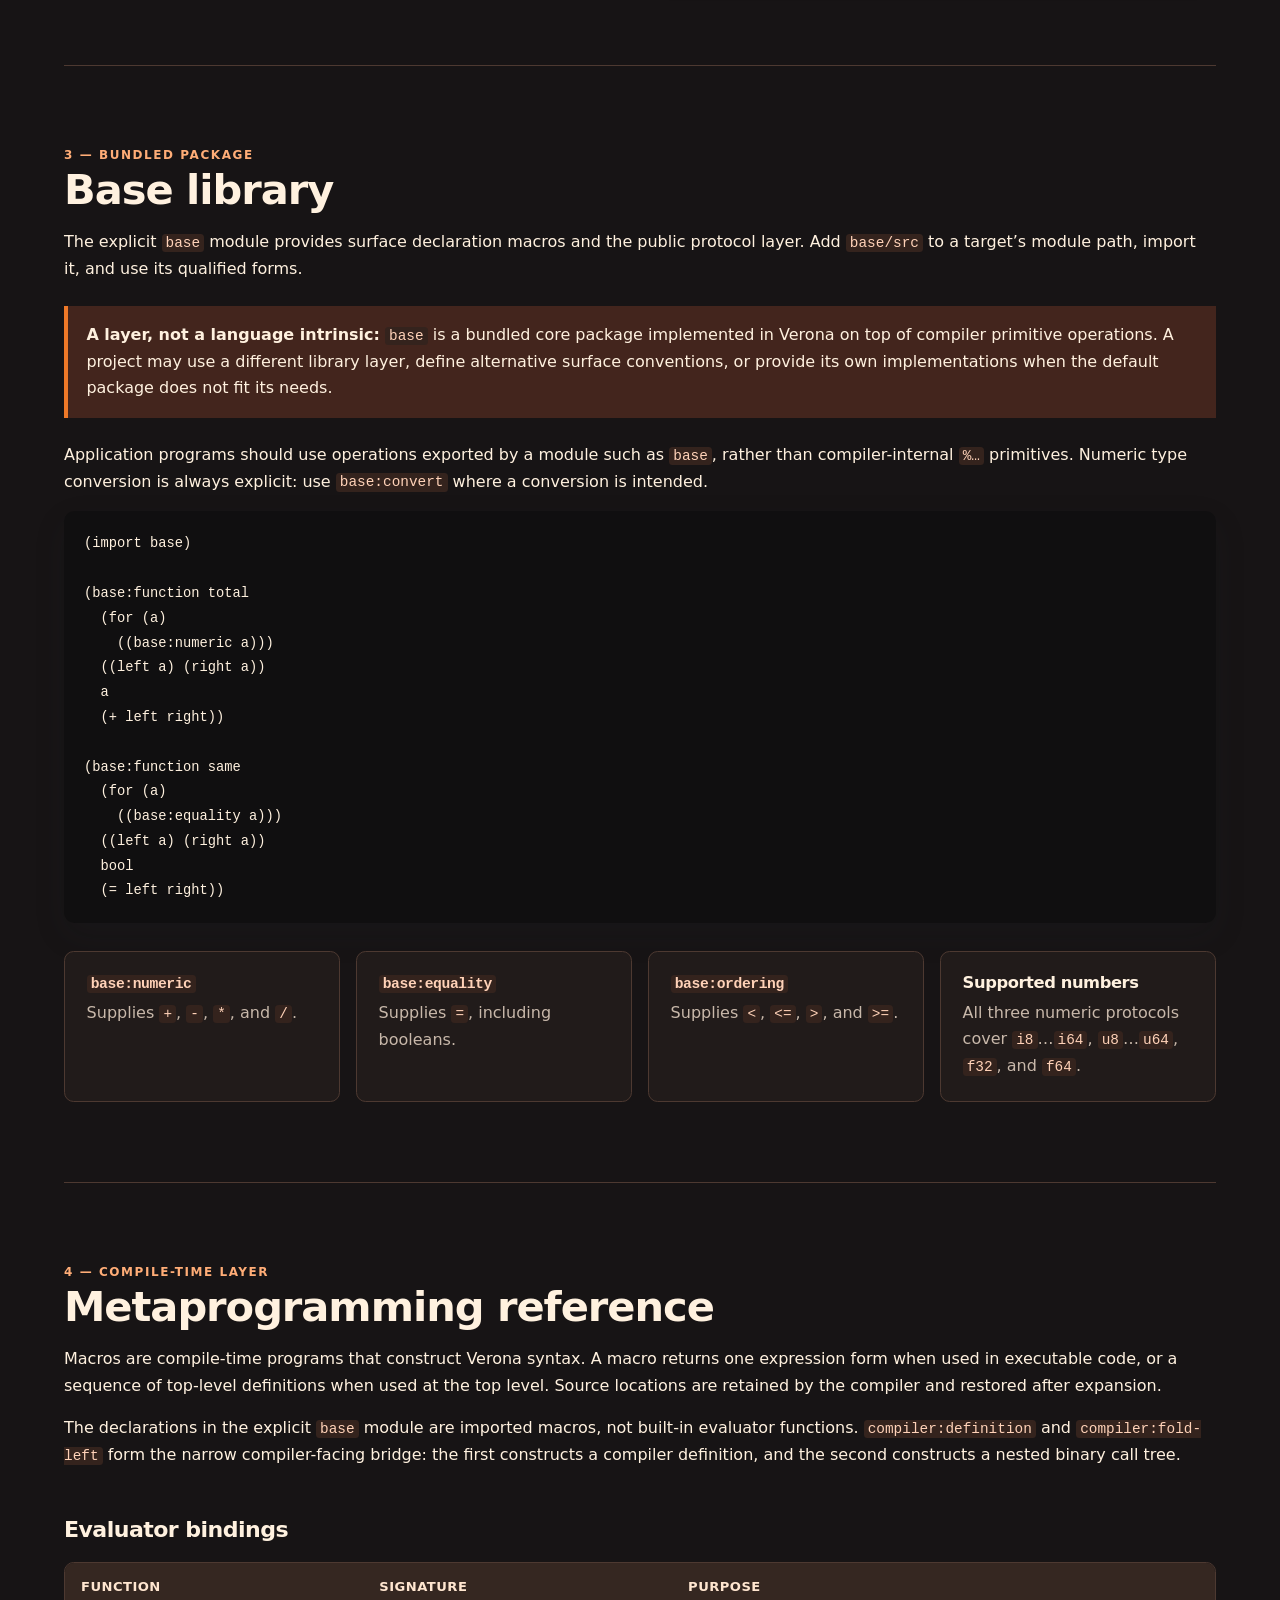
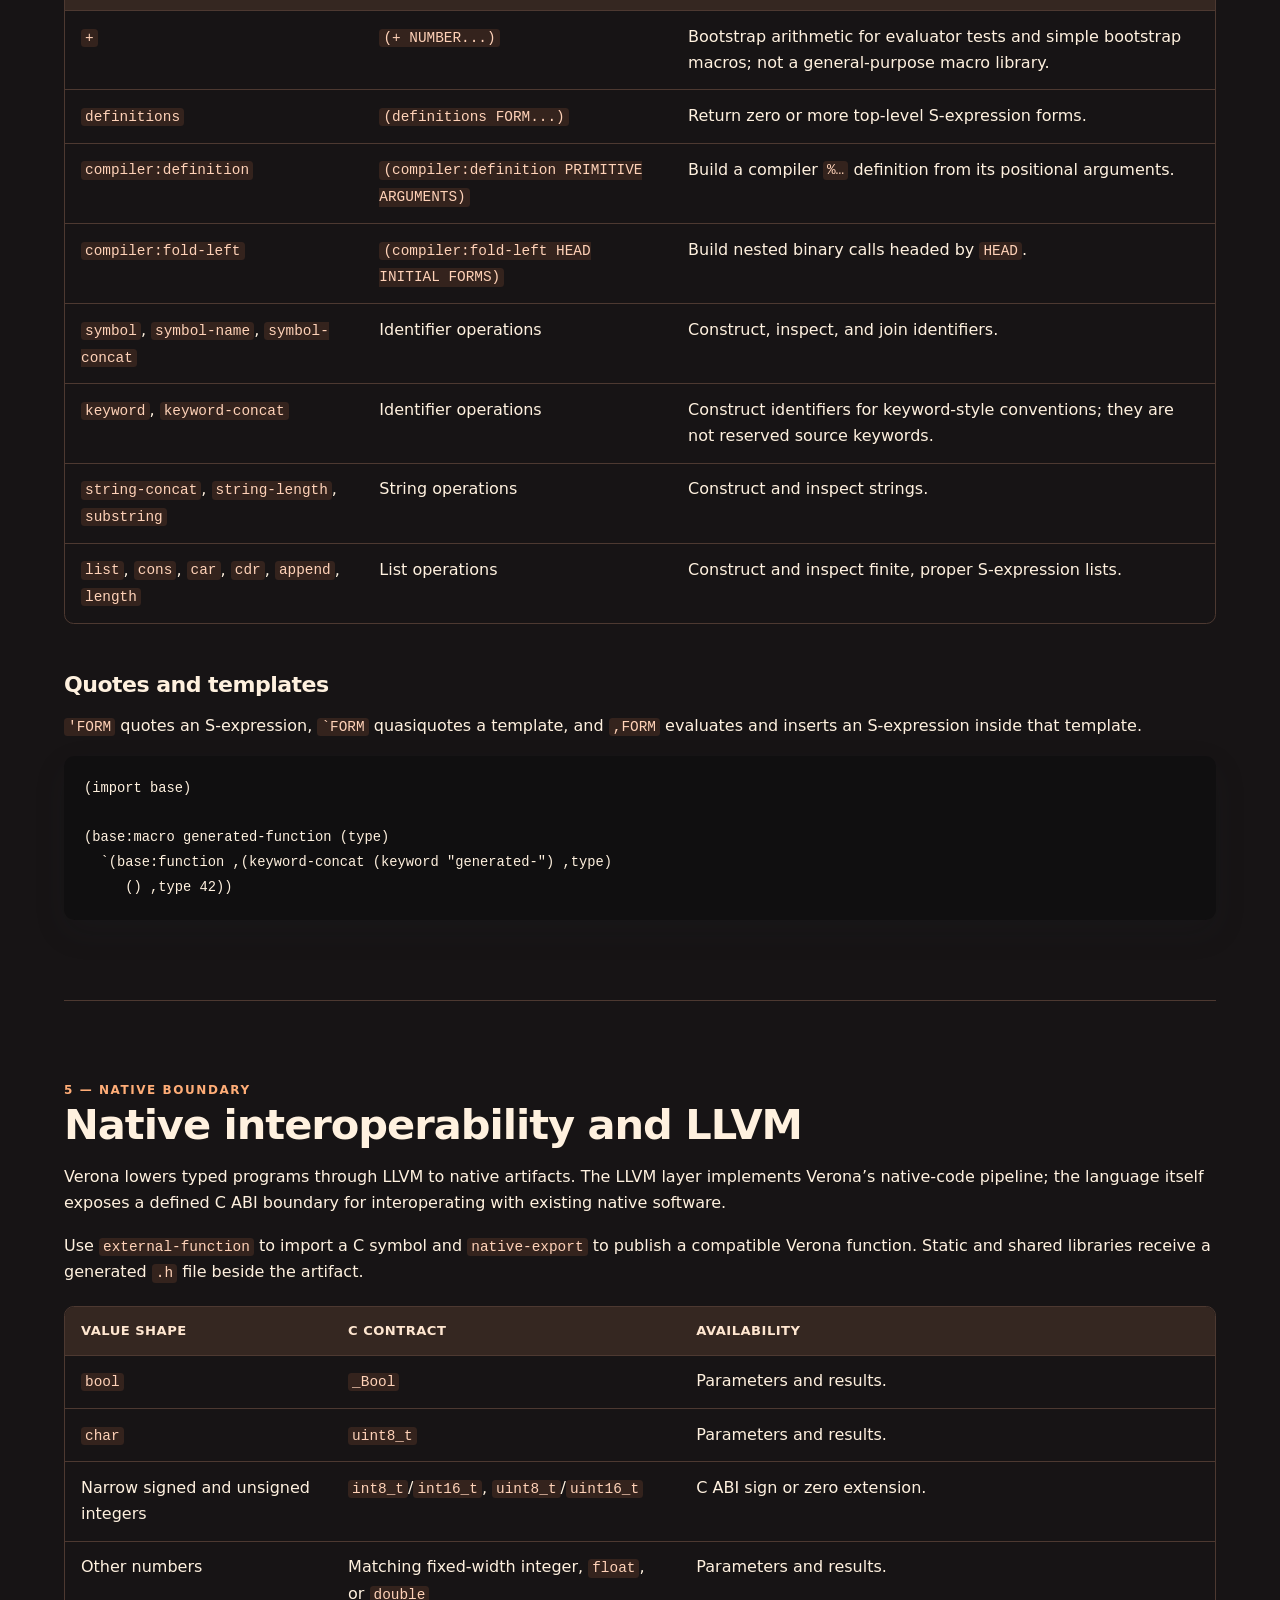
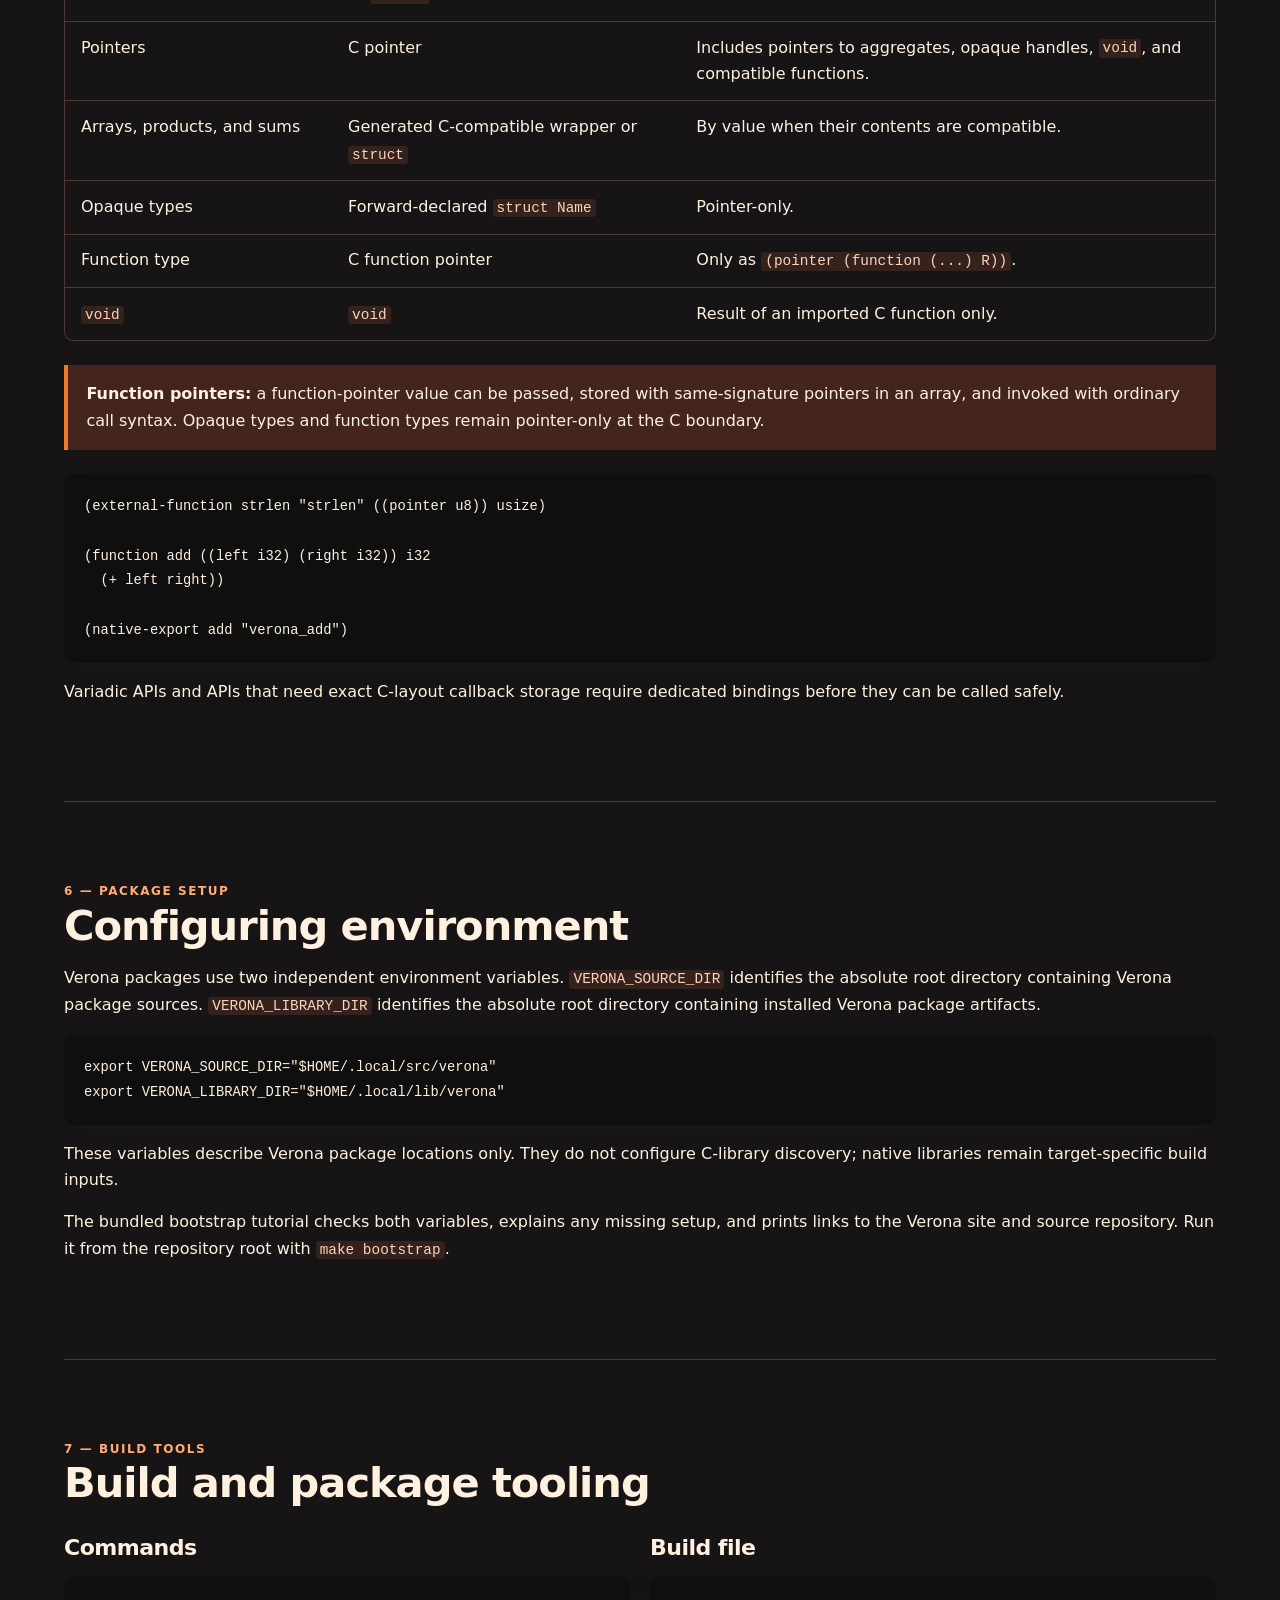
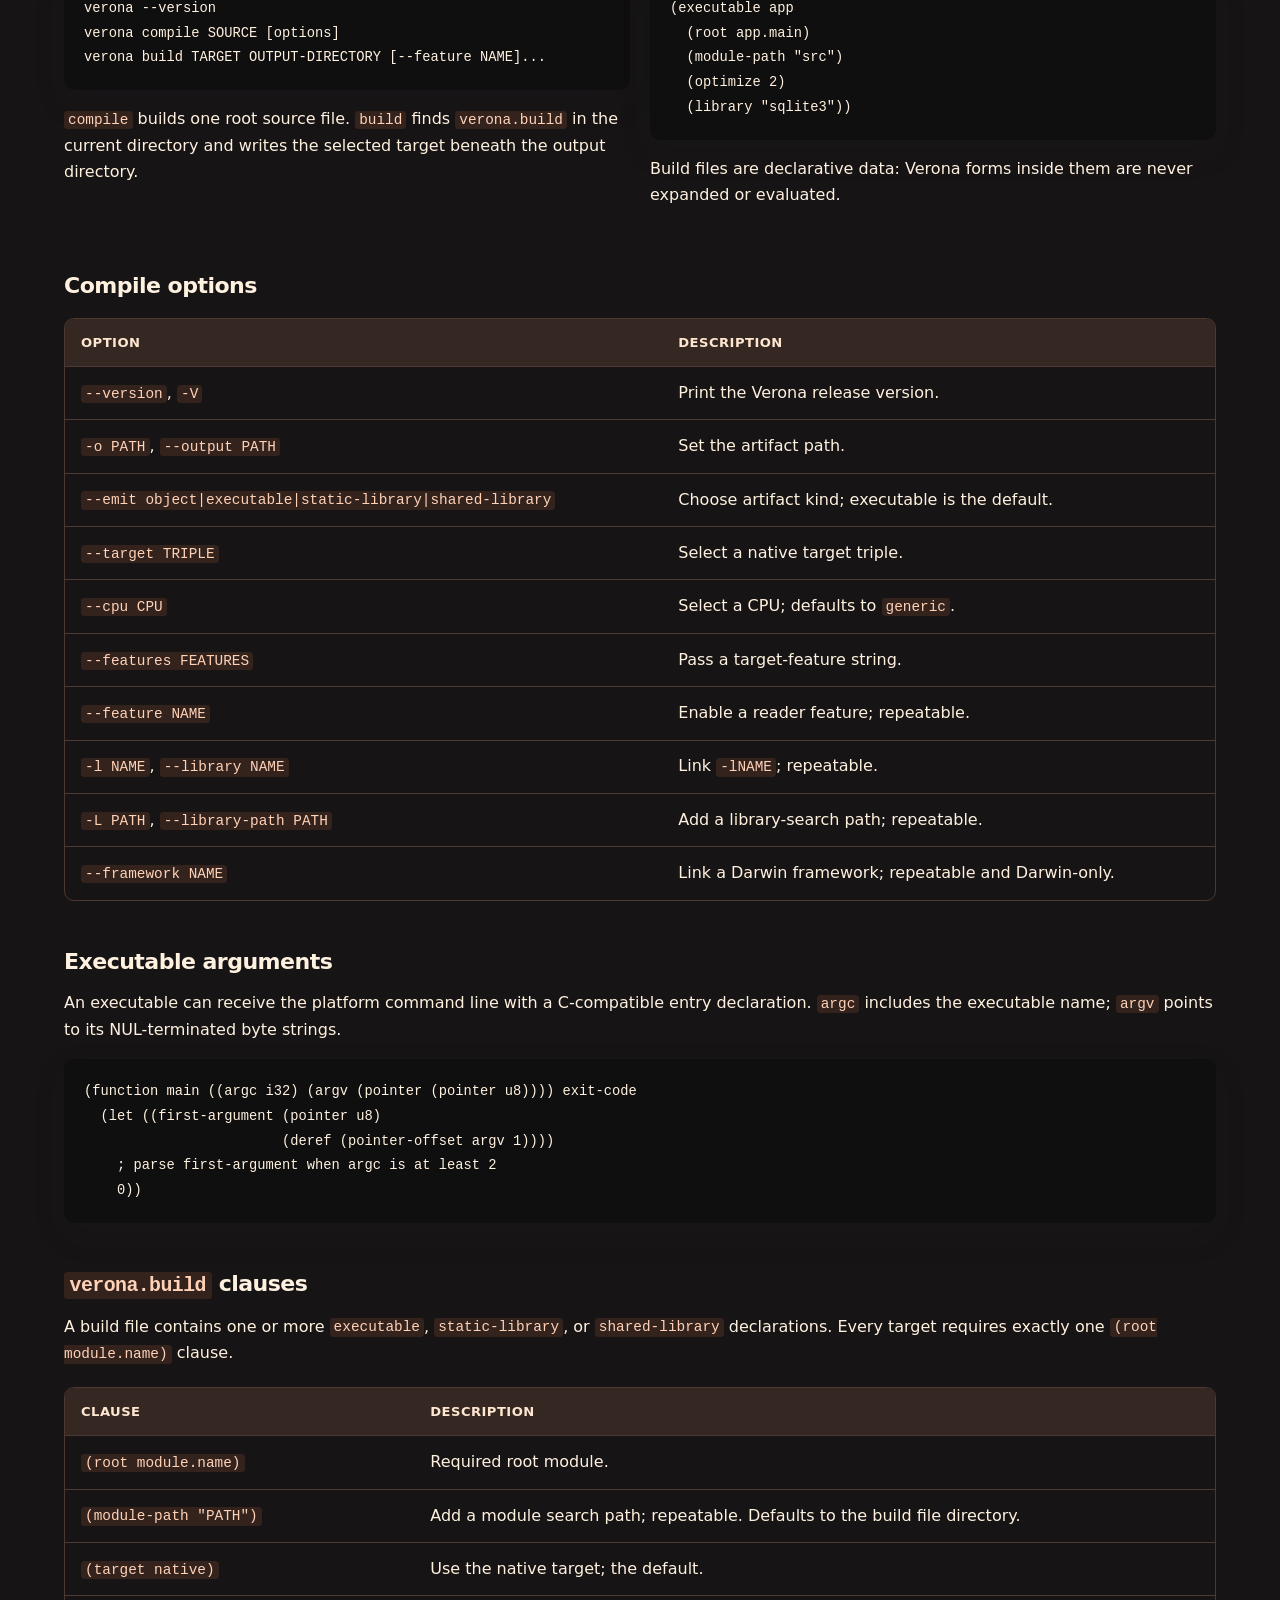
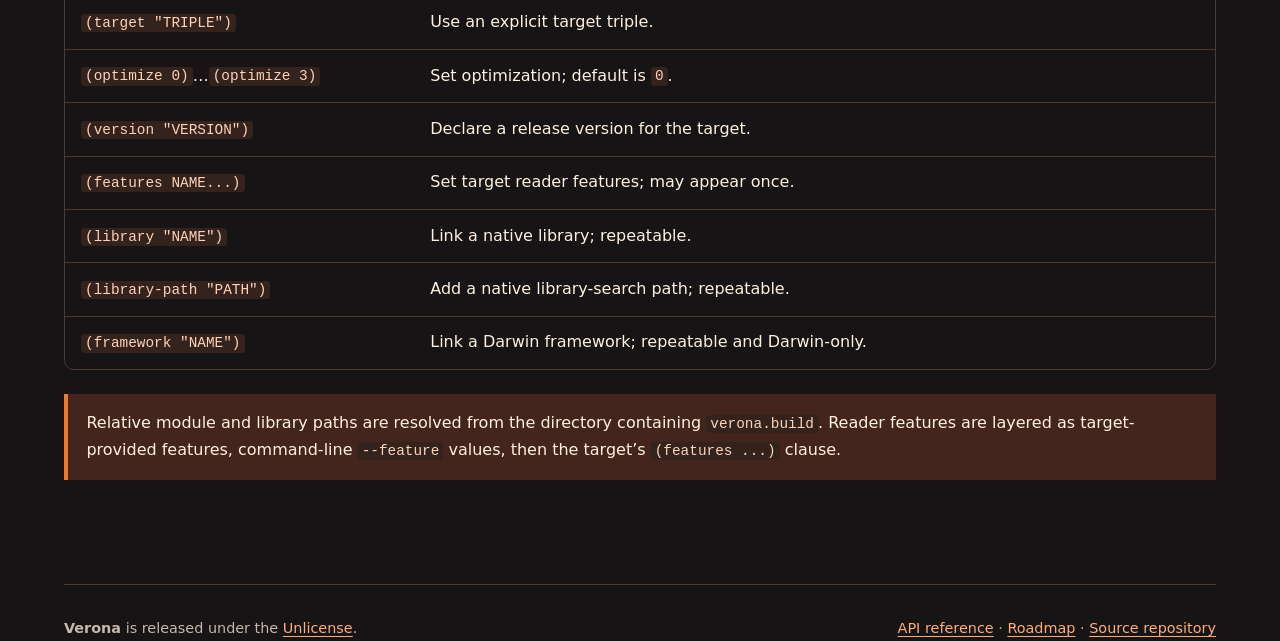
==== commit a8ee38f4: "Document discarded match patterns" ====
--- a/manual/index.html
+++ b/manual/index.html
@@ -70,7 +70,7 @@
   (match value
     ((none) 0)
     ((some number) number)))</code></pre></div>
-        <div><h3>Core expressions</h3><ul class="compact-list"><li><code>let</code>, <code>do</code>, and <code>return</code> bind, sequence, and return values.</li><li><code>array-of</code> and <code>index</code> create and access fixed arrays.</li><li><code>field</code> reads a product field; <code>match</code> destructures sums.</li><li><code>&amp;</code>, <code>deref</code>, <code>assign</code>, <code>cast</code>, and <code>pointer-offset</code> express memory access explicitly; places are read implicitly when used as values.</li></ul></div>
+        <div><h3>Core expressions</h3><ul class="compact-list"><li><code>let</code>, <code>do</code>, and <code>return</code> bind, sequence, and return values.</li><li><code>array-of</code> and <code>index</code> create and access fixed arrays.</li><li><code>field</code> reads a product field; <code>match</code> destructures sums and tuples. In a match pattern, <code>_</code> discards its value and cannot be referenced in the case expression.</li><li><code>&amp;</code>, <code>deref</code>, <code>assign</code>, <code>cast</code>, and <code>pointer-offset</code> express memory access explicitly; places are read implicitly when used as values.</li></ul></div>
       </div>
       <h3>Polymorphism</h3>
       <div class="feature-grid"><article><h4>Generics</h4><p>Generic declarations dispatch by argument types and, when needed, the expected result type.</p></article><article><h4>Type parameters</h4><p><code>for</code> binds type parameters for reusable typed functions.</p></article><article><h4>Protocols</h4><p>Protocols describe operations and constrain polymorphic functions.</p></article><article><h4>Modules</h4><p><code>import</code>, <code>export</code>, and <code>:as</code> organize dotted modules and qualified names.</p></article></div>
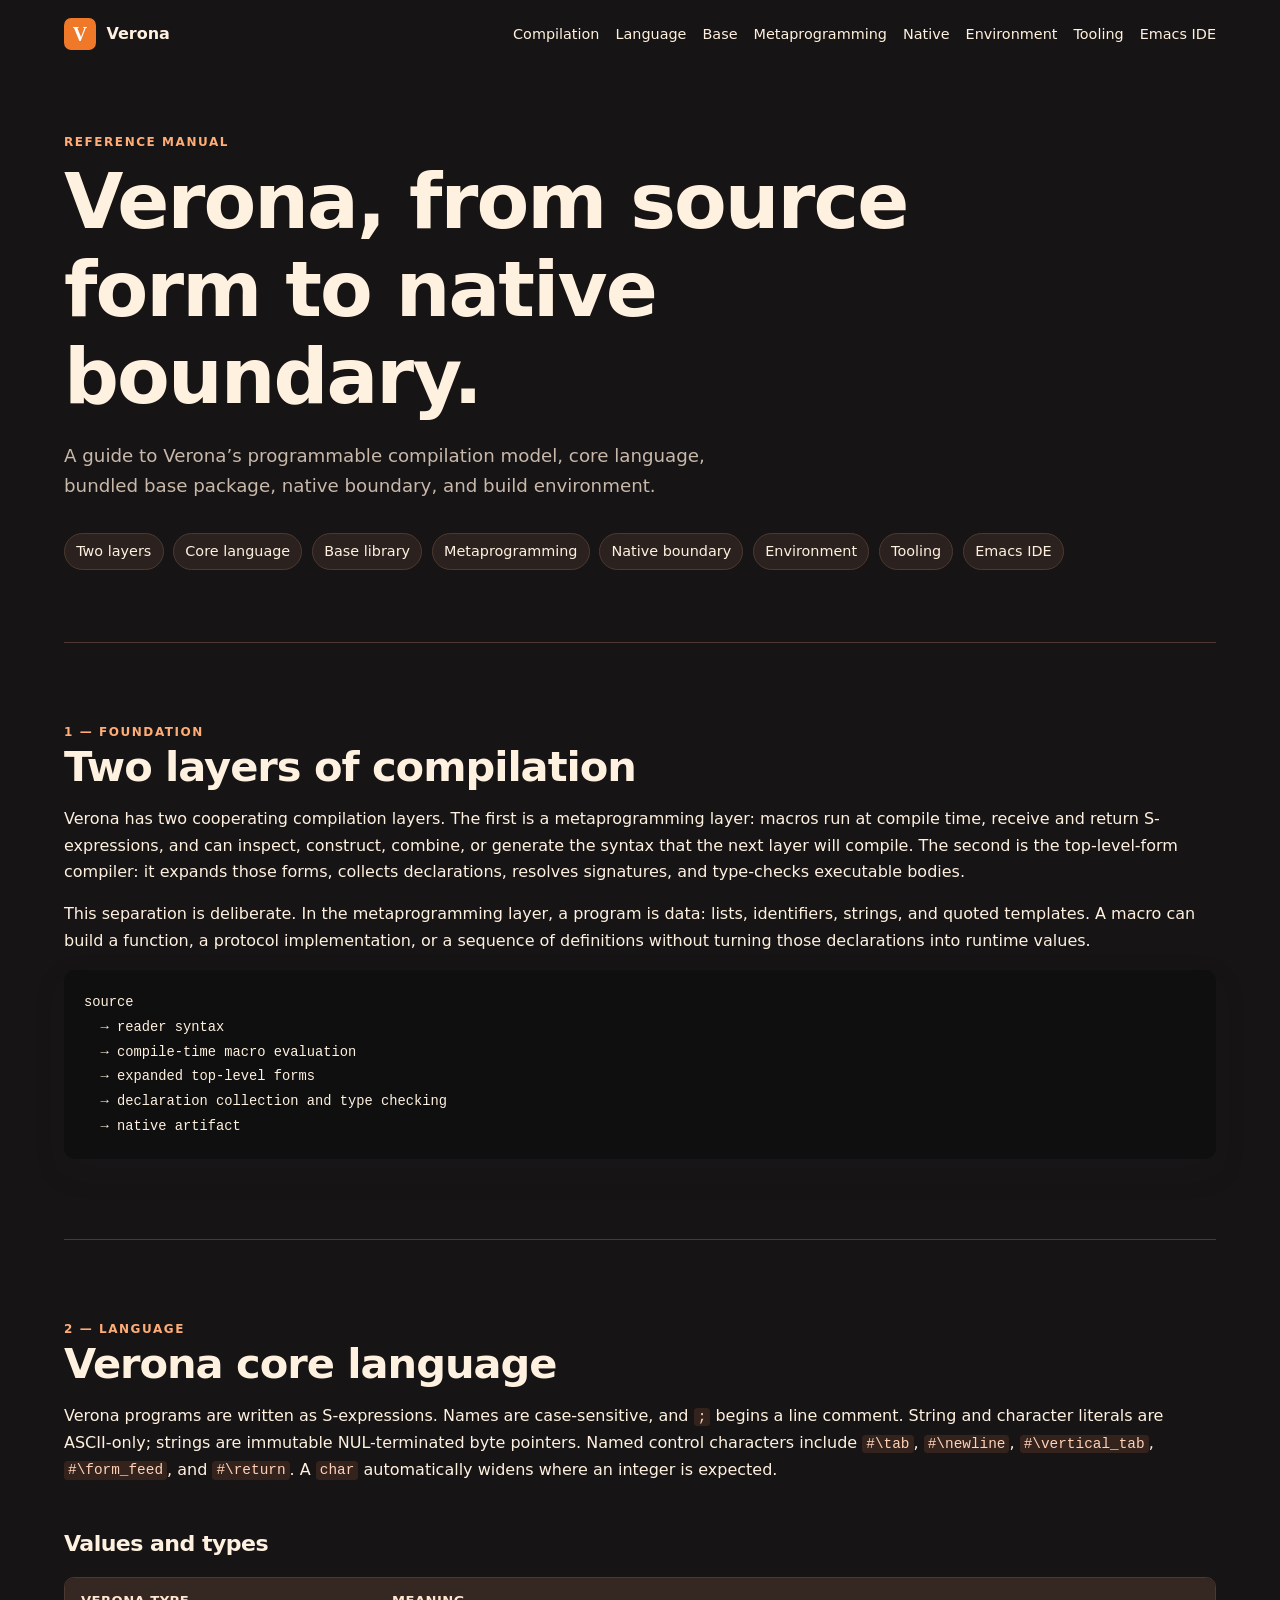
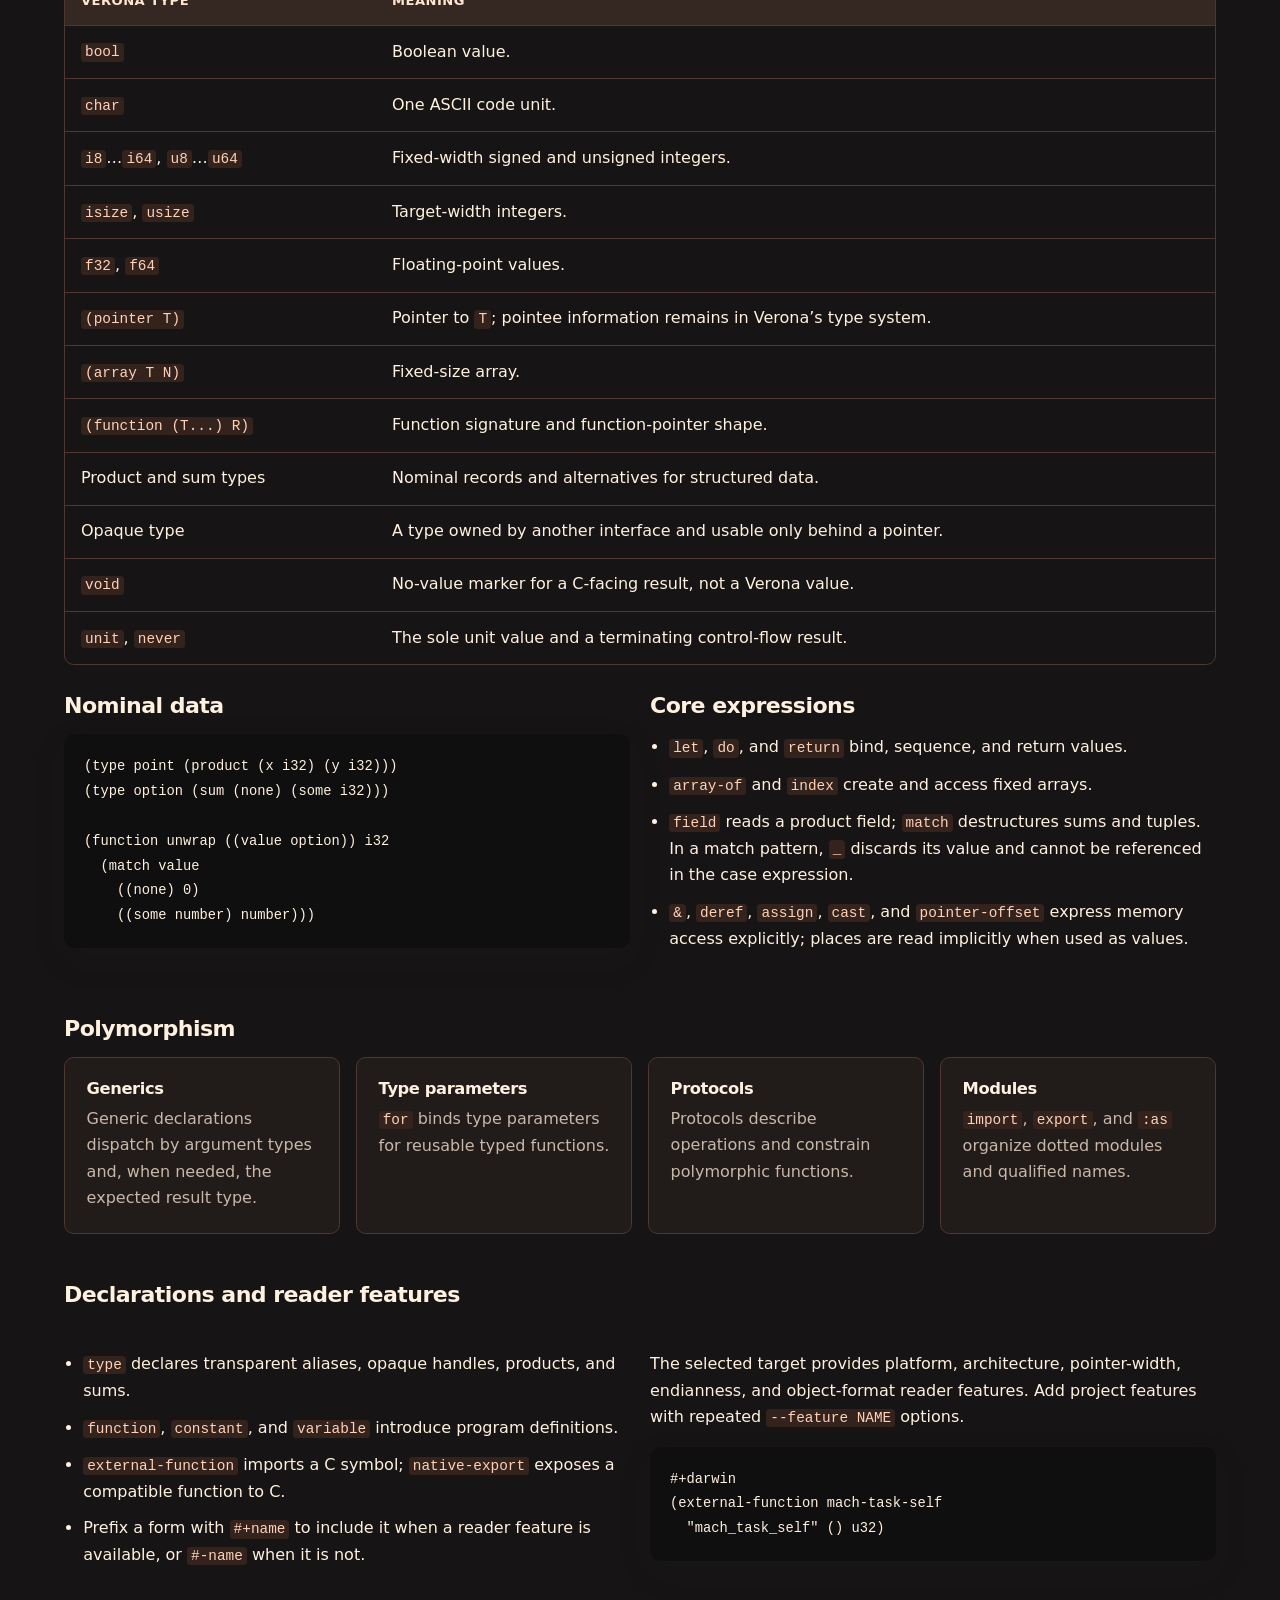
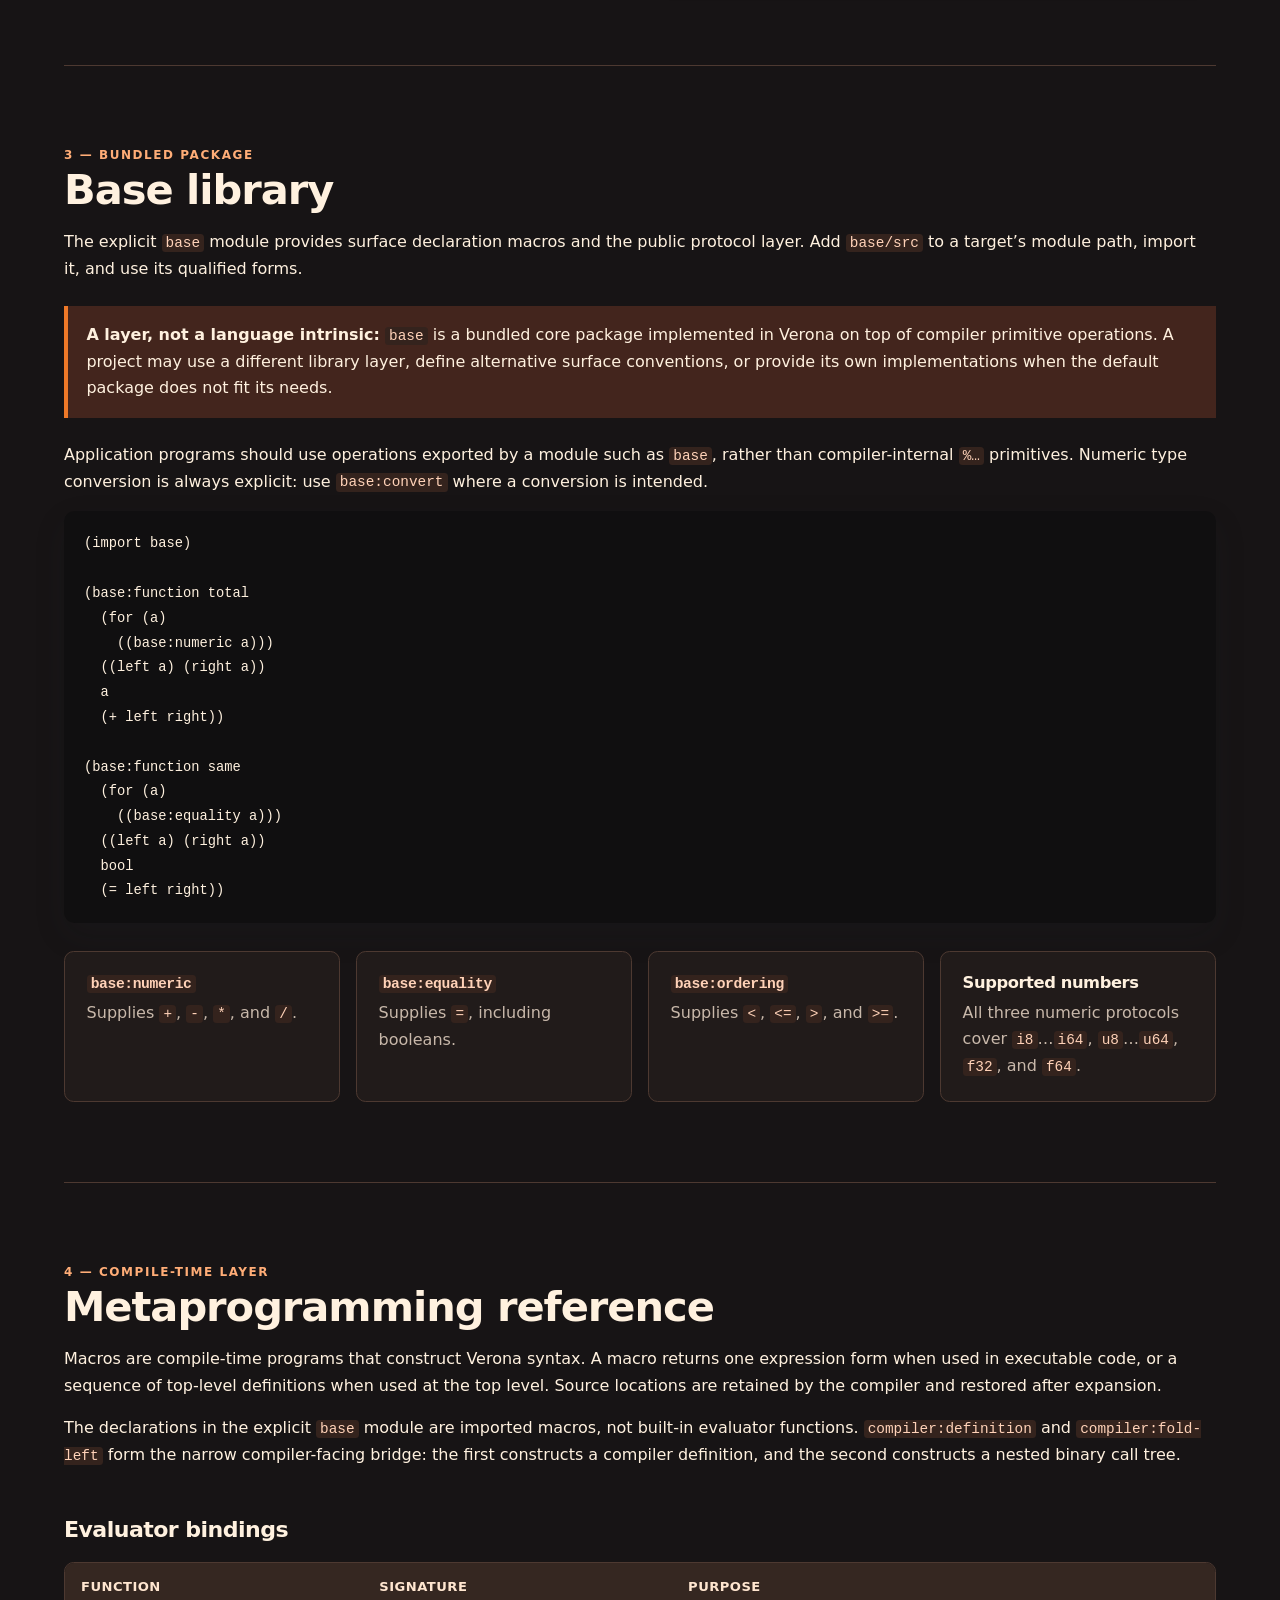
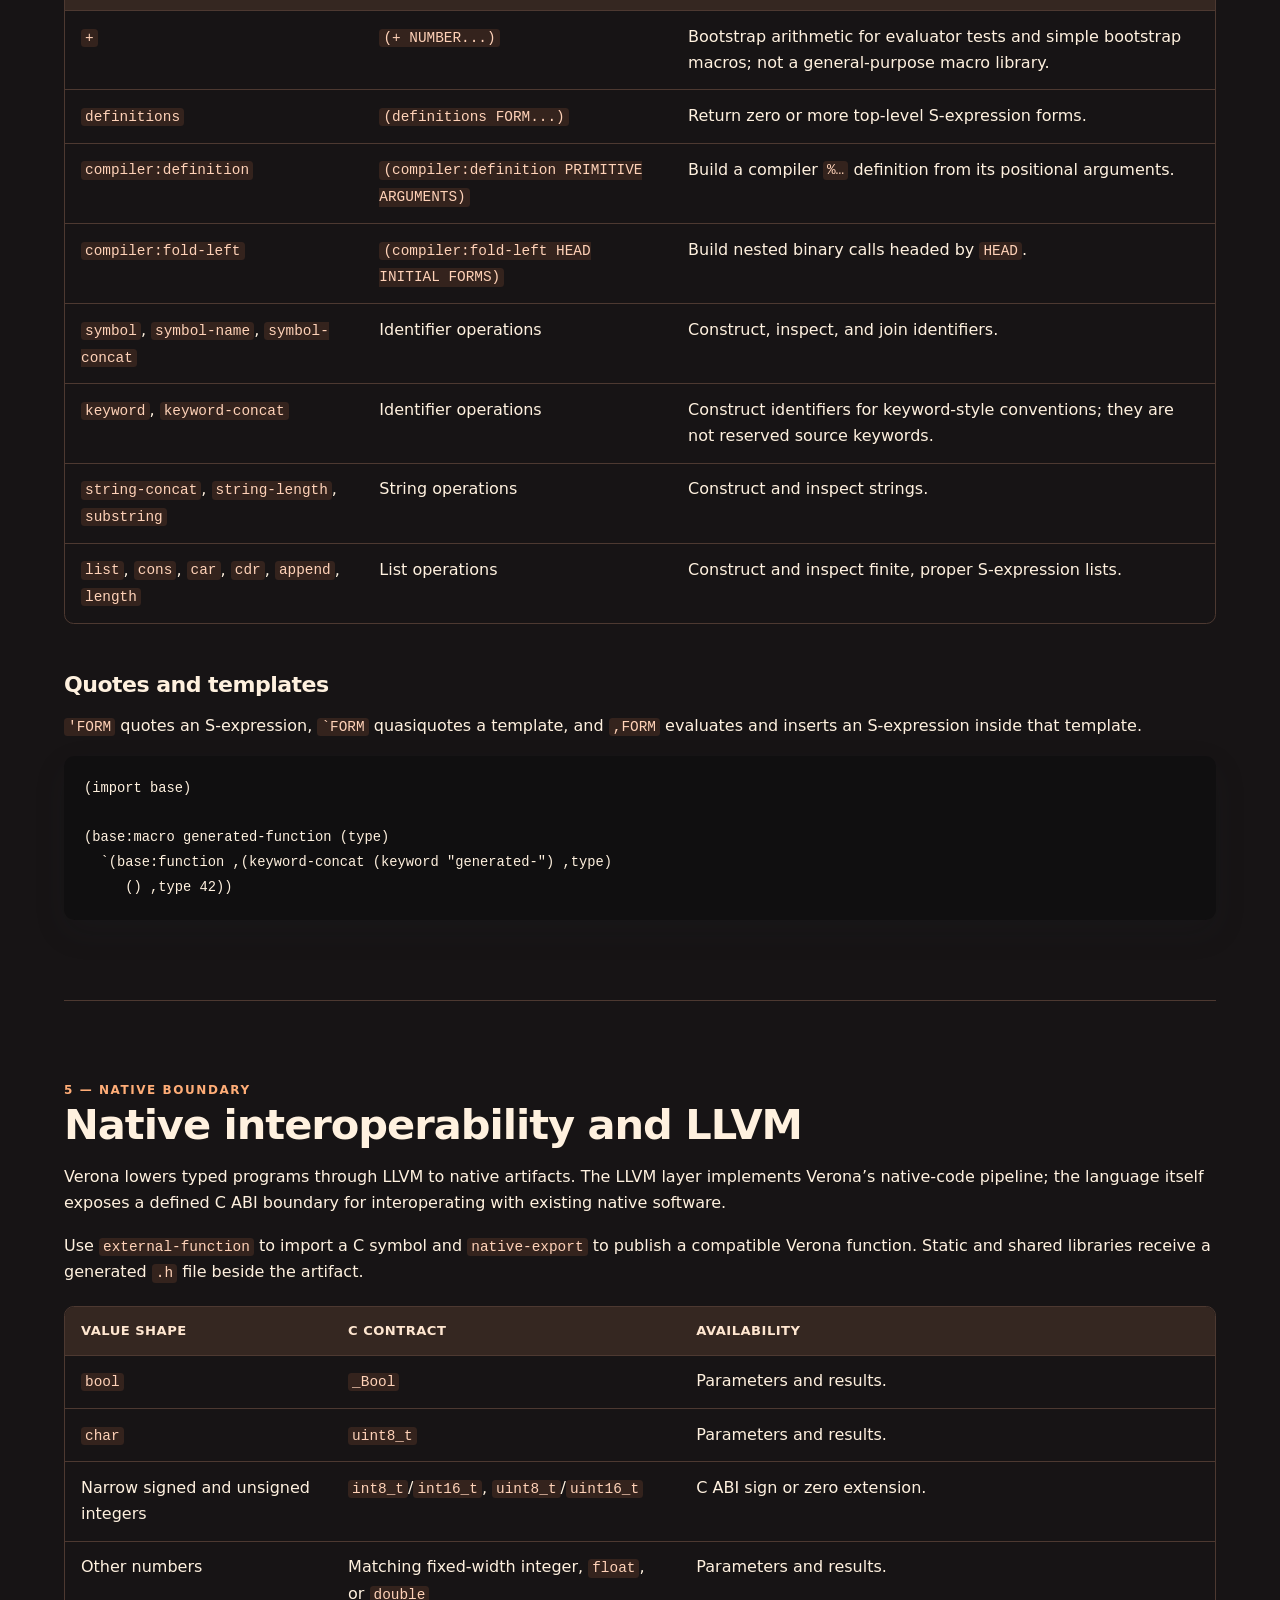
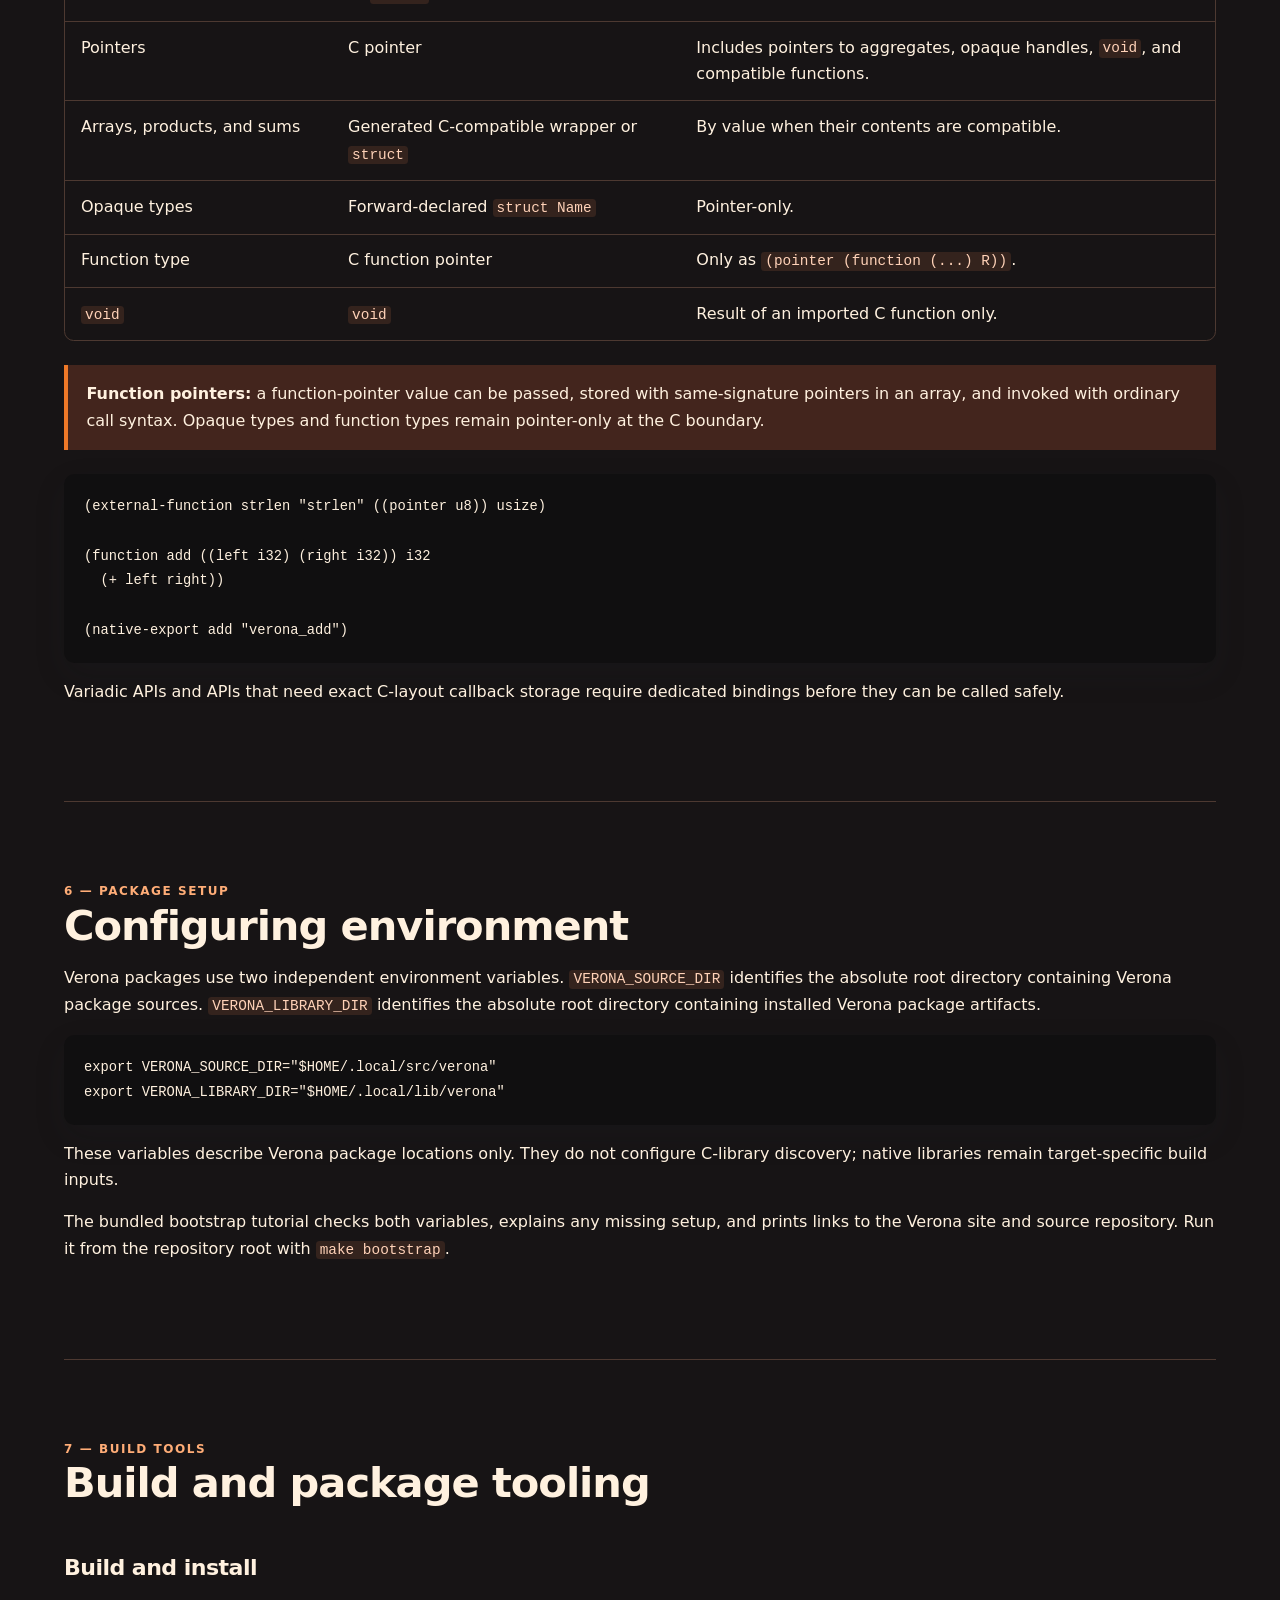
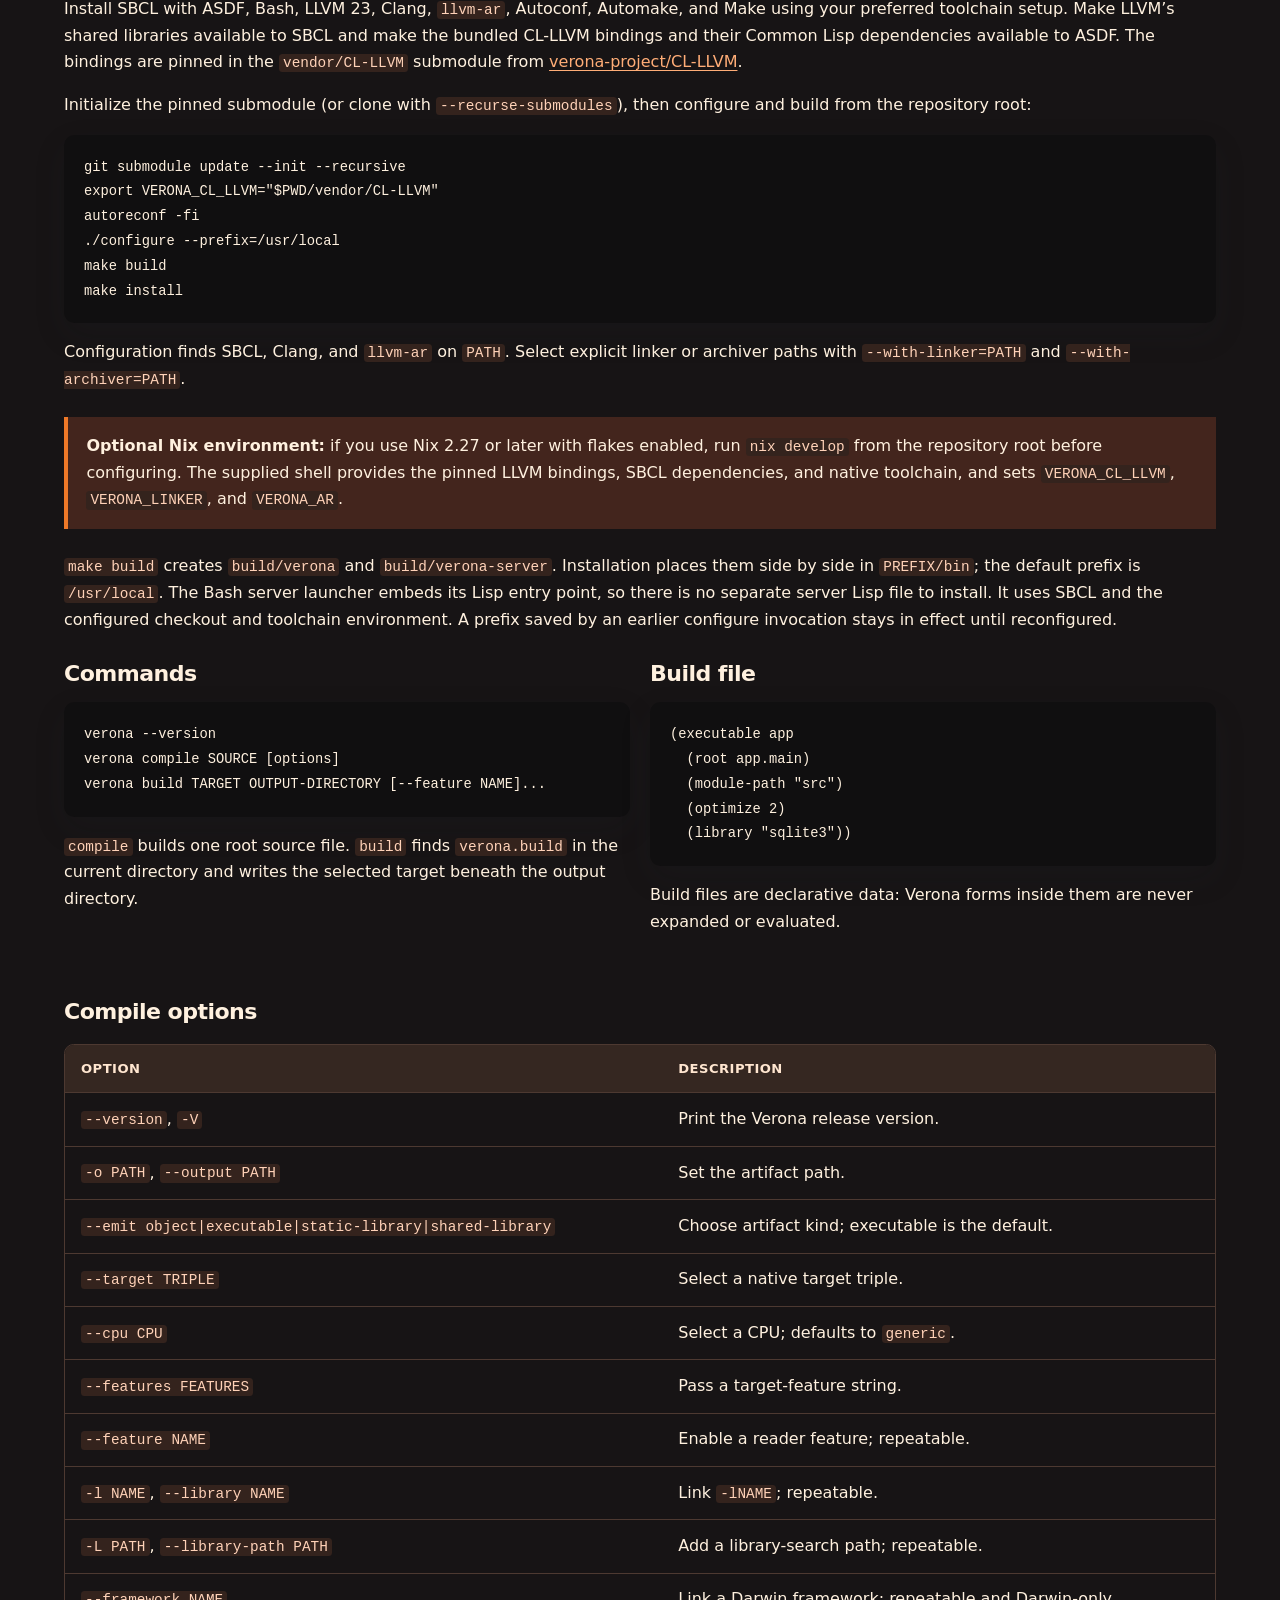
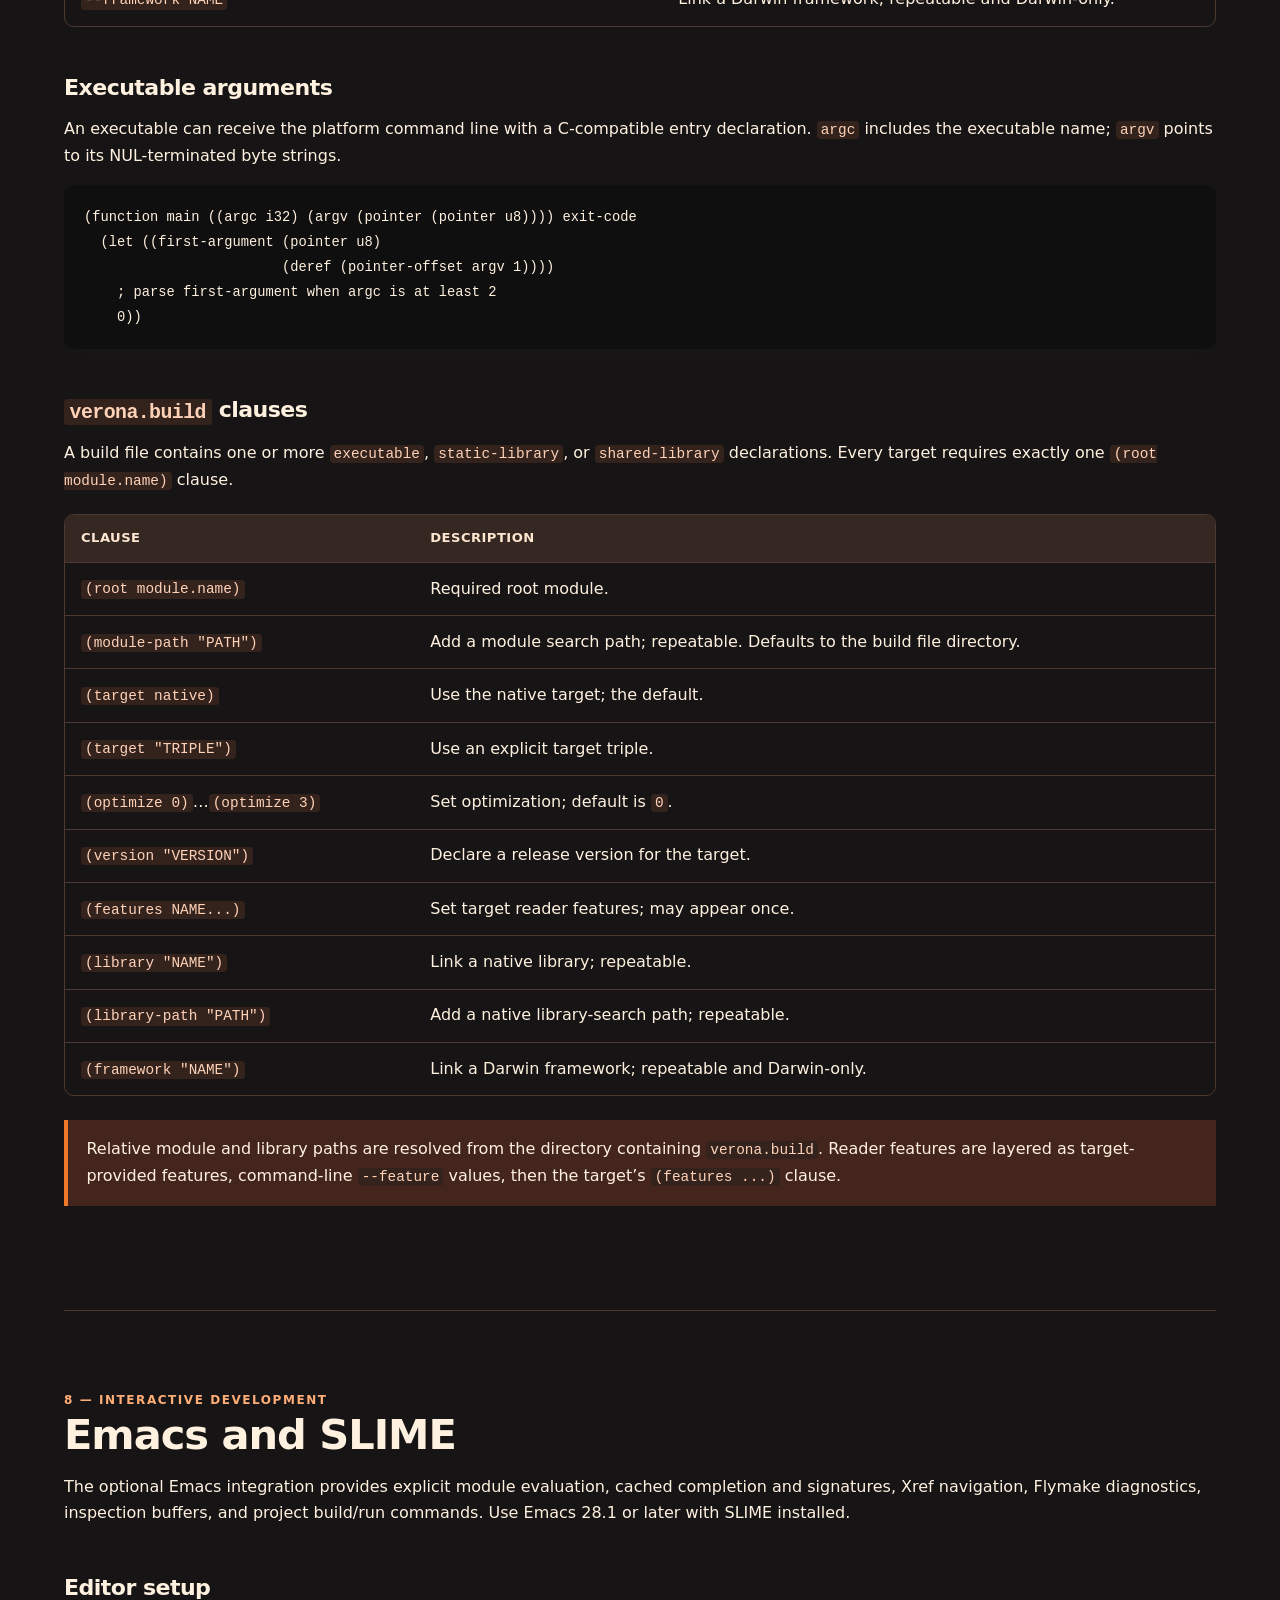
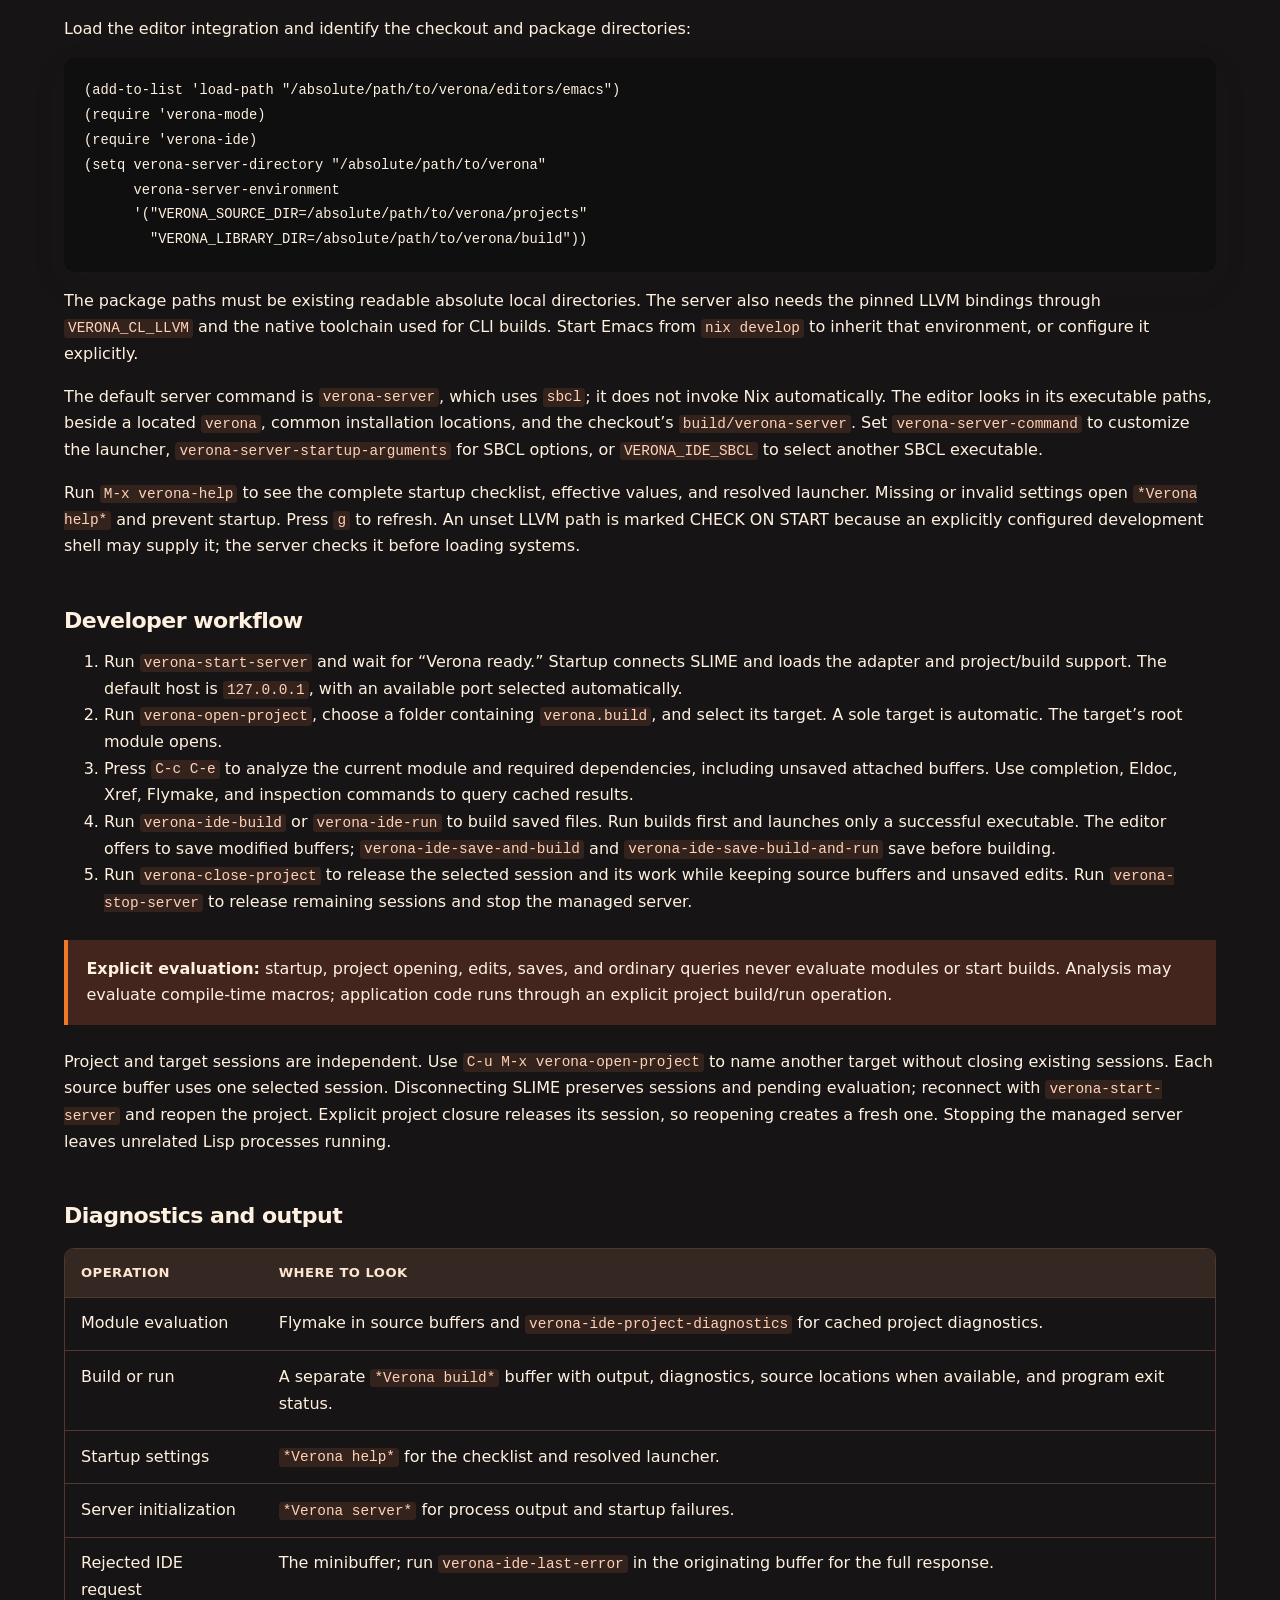
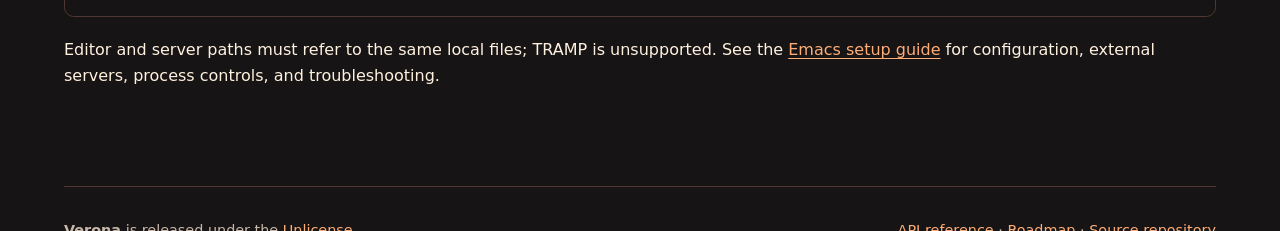
==== commit e6211869: "Document installation and the Emacs SLIME workflow" ====
--- a/manual/index.html
+++ b/manual/index.html
@@ -13,7 +13,7 @@
   <header class="site-header">
     <a class="brand" href="../" aria-label="Verona home"><span class="brand-mark" aria-hidden="true">V</span><span>Verona</span></a>
     <nav aria-label="Primary navigation">
-      <a href="#compilation">Compilation</a><a href="#language">Language</a><a href="#libraries">Base</a><a href="#metaprogramming">Metaprogramming</a><a href="#native">Native</a><a href="#environment">Environment</a><a href="#tooling">Tooling</a>
+      <a href="#compilation">Compilation</a><a href="#language">Language</a><a href="#libraries">Base</a><a href="#metaprogramming">Metaprogramming</a><a href="#native">Native</a><a href="#environment">Environment</a><a href="#tooling">Tooling</a><a href="#editor">Emacs IDE</a>
     </nav>
   </header>
 
@@ -22,7 +22,7 @@
       <p class="eyebrow">Reference manual</p>
       <h1>Verona, from source form to native boundary.</h1>
       <p class="lede">A guide to Verona’s programmable compilation model, core language, bundled base package, native boundary, and build environment.</p>
-      <nav class="toc" aria-label="Manual contents"><a href="#compilation">Two layers</a><a href="#language">Core language</a><a href="#libraries">Base library</a><a href="#metaprogramming">Metaprogramming</a><a href="#native">Native boundary</a><a href="#environment">Environment</a><a href="#tooling">Tooling</a></nav>
+      <nav class="toc" aria-label="Manual contents"><a href="#compilation">Two layers</a><a href="#language">Core language</a><a href="#libraries">Base library</a><a href="#metaprogramming">Metaprogramming</a><a href="#native">Native boundary</a><a href="#environment">Environment</a><a href="#tooling">Tooling</a><a href="#editor">Emacs IDE</a></nav>
     </section>
 
     <section class="section" id="compilation">
@@ -171,6 +171,18 @@
     <section class="section" id="tooling">
       <p class="eyebrow">7 — Build tools</p>
       <h2>Build and package tooling</h2>
+      <h3>Build and install</h3>
+      <p>Install SBCL with ASDF, Bash, LLVM 23, Clang, <code>llvm-ar</code>, Autoconf, Automake, and Make using your preferred toolchain setup. Make LLVM’s shared libraries available to SBCL and make the bundled CL-LLVM bindings and their Common Lisp dependencies available to ASDF. The bindings are pinned in the <code>vendor/CL-LLVM</code> submodule from <a href="https://github.com/verona-project/CL-LLVM">verona-project/CL-LLVM</a>.</p>
+      <p>Initialize the pinned submodule (or clone with <code>--recurse-submodules</code>), then configure and build from the repository root:</p>
+      <pre><code>git submodule update --init --recursive
+export VERONA_CL_LLVM="$PWD/vendor/CL-LLVM"
+autoreconf -fi
+./configure --prefix=/usr/local
+make build
+make install</code></pre>
+      <p>Configuration finds SBCL, Clang, and <code>llvm-ar</code> on <code>PATH</code>. Select explicit linker or archiver paths with <code>--with-linker=PATH</code> and <code>--with-archiver=PATH</code>.</p>
+      <aside class="note"><strong>Optional Nix environment:</strong> if you use Nix 2.27 or later with flakes enabled, run <code>nix develop</code> from the repository root before configuring. The supplied shell provides the pinned LLVM bindings, SBCL dependencies, and native toolchain, and sets <code>VERONA_CL_LLVM</code>, <code>VERONA_LINKER</code>, and <code>VERONA_AR</code>.</aside>
+      <p><code>make build</code> creates <code>build/verona</code> and <code>build/verona-server</code>. Installation places them side by side in <code>PREFIX/bin</code>; the default prefix is <code>/usr/local</code>. The Bash server launcher embeds its Lisp entry point, so there is no separate server Lisp file to install. It uses SBCL and the configured checkout and toolchain environment. A prefix saved by an earlier configure invocation stays in effect until reconfigured.</p>
       <div class="two-columns"><div><h3>Commands</h3><pre><code>verona --version
 verona compile SOURCE [options]
 verona build TARGET OUTPUT-DIRECTORY [--feature NAME]...</code></pre><p><code>compile</code> builds one root source file. <code>build</code> finds <code>verona.build</code> in the current directory and writes the selected target beneath the output directory.</p></div><div><h3>Build file</h3><pre><code>(executable app
@@ -196,6 +208,42 @@
       </tbody></table></div>
       <aside class="note">Relative module and library paths are resolved from the directory containing <code>verona.build</code>. Reader features are layered as target-provided features, command-line <code>--feature</code> values, then the target’s <code>(features ...)</code> clause.</aside>
     </section>
+    <section class="section" id="editor">
+      <p class="eyebrow">8 — Interactive development</p>
+      <h2>Emacs and SLIME</h2>
+      <p>The optional Emacs integration provides explicit module evaluation, cached completion and signatures, Xref navigation, Flymake diagnostics, inspection buffers, and project build/run commands. Use Emacs 28.1 or later with SLIME installed.</p>
+      <h3>Editor setup</h3>
+      <p>Load the editor integration and identify the checkout and package directories:</p>
+      <pre><code>(add-to-list 'load-path "/absolute/path/to/verona/editors/emacs")
+(require 'verona-mode)
+(require 'verona-ide)
+(setq verona-server-directory "/absolute/path/to/verona"
+      verona-server-environment
+      '("VERONA_SOURCE_DIR=/absolute/path/to/verona/projects"
+        "VERONA_LIBRARY_DIR=/absolute/path/to/verona/build"))</code></pre>
+      <p>The package paths must be existing readable absolute local directories. The server also needs the pinned LLVM bindings through <code>VERONA_CL_LLVM</code> and the native toolchain used for CLI builds. Start Emacs from <code>nix develop</code> to inherit that environment, or configure it explicitly.</p>
+      <p>The default server command is <code>verona-server</code>, which uses <code>sbcl</code>; it does not invoke Nix automatically. The editor looks in its executable paths, beside a located <code>verona</code>, common installation locations, and the checkout’s <code>build/verona-server</code>. Set <code>verona-server-command</code> to customize the launcher, <code>verona-server-startup-arguments</code> for SBCL options, or <code>VERONA_IDE_SBCL</code> to select another SBCL executable.</p>
+      <p>Run <code>M-x verona-help</code> to see the complete startup checklist, effective values, and resolved launcher. Missing or invalid settings open <code>*Verona help*</code> and prevent startup. Press <code>g</code> to refresh. An unset LLVM path is marked CHECK ON START because an explicitly configured development shell may supply it; the server checks it before loading systems.</p>
+      <h3>Developer workflow</h3>
+      <ol>
+        <li>Run <code>verona-start-server</code> and wait for “Verona ready.” Startup connects SLIME and loads the adapter and project/build support. The default host is <code>127.0.0.1</code>, with an available port selected automatically.</li>
+        <li>Run <code>verona-open-project</code>, choose a folder containing <code>verona.build</code>, and select its target. A sole target is automatic. The target’s root module opens.</li>
+        <li>Press <code>C-c C-e</code> to analyze the current module and required dependencies, including unsaved attached buffers. Use completion, Eldoc, Xref, Flymake, and inspection commands to query cached results.</li>
+        <li>Run <code>verona-ide-build</code> or <code>verona-ide-run</code> to build saved files. Run builds first and launches only a successful executable. The editor offers to save modified buffers; <code>verona-ide-save-and-build</code> and <code>verona-ide-save-build-and-run</code> save before building.</li>
+        <li>Run <code>verona-close-project</code> to release the selected session and its work while keeping source buffers and unsaved edits. Run <code>verona-stop-server</code> to release remaining sessions and stop the managed server.</li>
+      </ol>
+      <aside class="note"><strong>Explicit evaluation:</strong> startup, project opening, edits, saves, and ordinary queries never evaluate modules or start builds. Analysis may evaluate compile-time macros; application code runs through an explicit project build/run operation.</aside>
+      <p>Project and target sessions are independent. Use <code>C-u M-x verona-open-project</code> to name another target without closing existing sessions. Each source buffer uses one selected session. Disconnecting SLIME preserves sessions and pending evaluation; reconnect with <code>verona-start-server</code> and reopen the project. Explicit project closure releases its session, so reopening creates a fresh one. Stopping the managed server leaves unrelated Lisp processes running.</p>
+      <h3>Diagnostics and output</h3>
+      <div class="table-scroll"><table><thead><tr><th>Operation</th><th>Where to look</th></tr></thead><tbody>
+        <tr><td>Module evaluation</td><td>Flymake in source buffers and <code>verona-ide-project-diagnostics</code> for cached project diagnostics.</td></tr>
+        <tr><td>Build or run</td><td>A separate <code>*Verona build*</code> buffer with output, diagnostics, source locations when available, and program exit status.</td></tr>
+        <tr><td>Startup settings</td><td><code>*Verona help*</code> for the checklist and resolved launcher.</td></tr>
+        <tr><td>Server initialization</td><td><code>*Verona server*</code> for process output and startup failures.</td></tr>
+        <tr><td>Rejected IDE request</td><td>The minibuffer; run <code>verona-ide-last-error</code> in the originating buffer for the full response.</td></tr>
+      </tbody></table></div>
+      <p>Editor and server paths must refer to the same local files; TRAMP is unsupported. See the <a href="https://github.com/diasbruno/verona/blob/development/editors/emacs/README.md">Emacs setup guide</a> for configuration, external servers, process controls, and troubleshooting.</p>
+    </section>
   </main>
   <footer><p><strong>Verona</strong> is released under the <a href="https://github.com/diasbruno/verona/blob/development/license">Unlicense</a>.</p><p><a href="https://github.com/diasbruno/verona/blob/development/docs/API.md">API reference</a> · <a href="https://github.com/diasbruno/verona/blob/development/docs/ROADMAP.md">Roadmap</a> · <a href="https://github.com/diasbruno/verona">Source repository</a></p></footer>
 </body>
